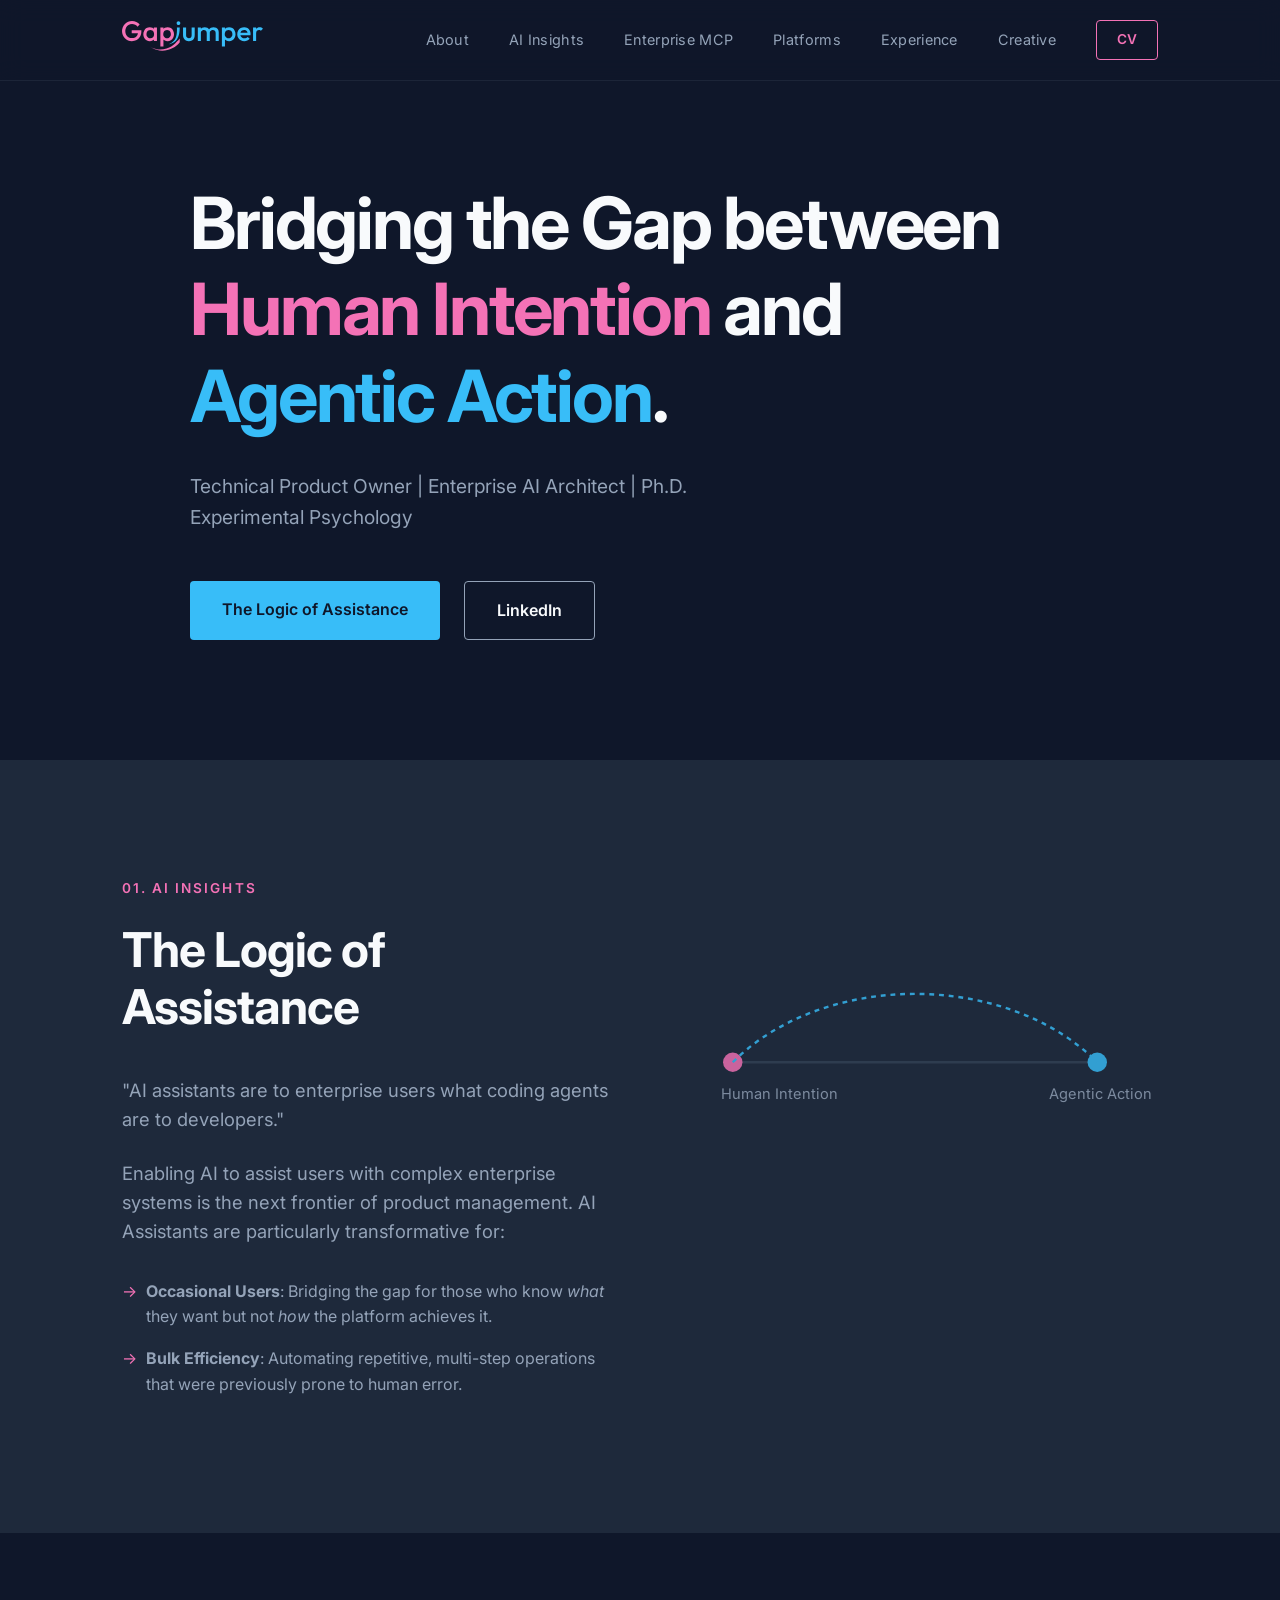
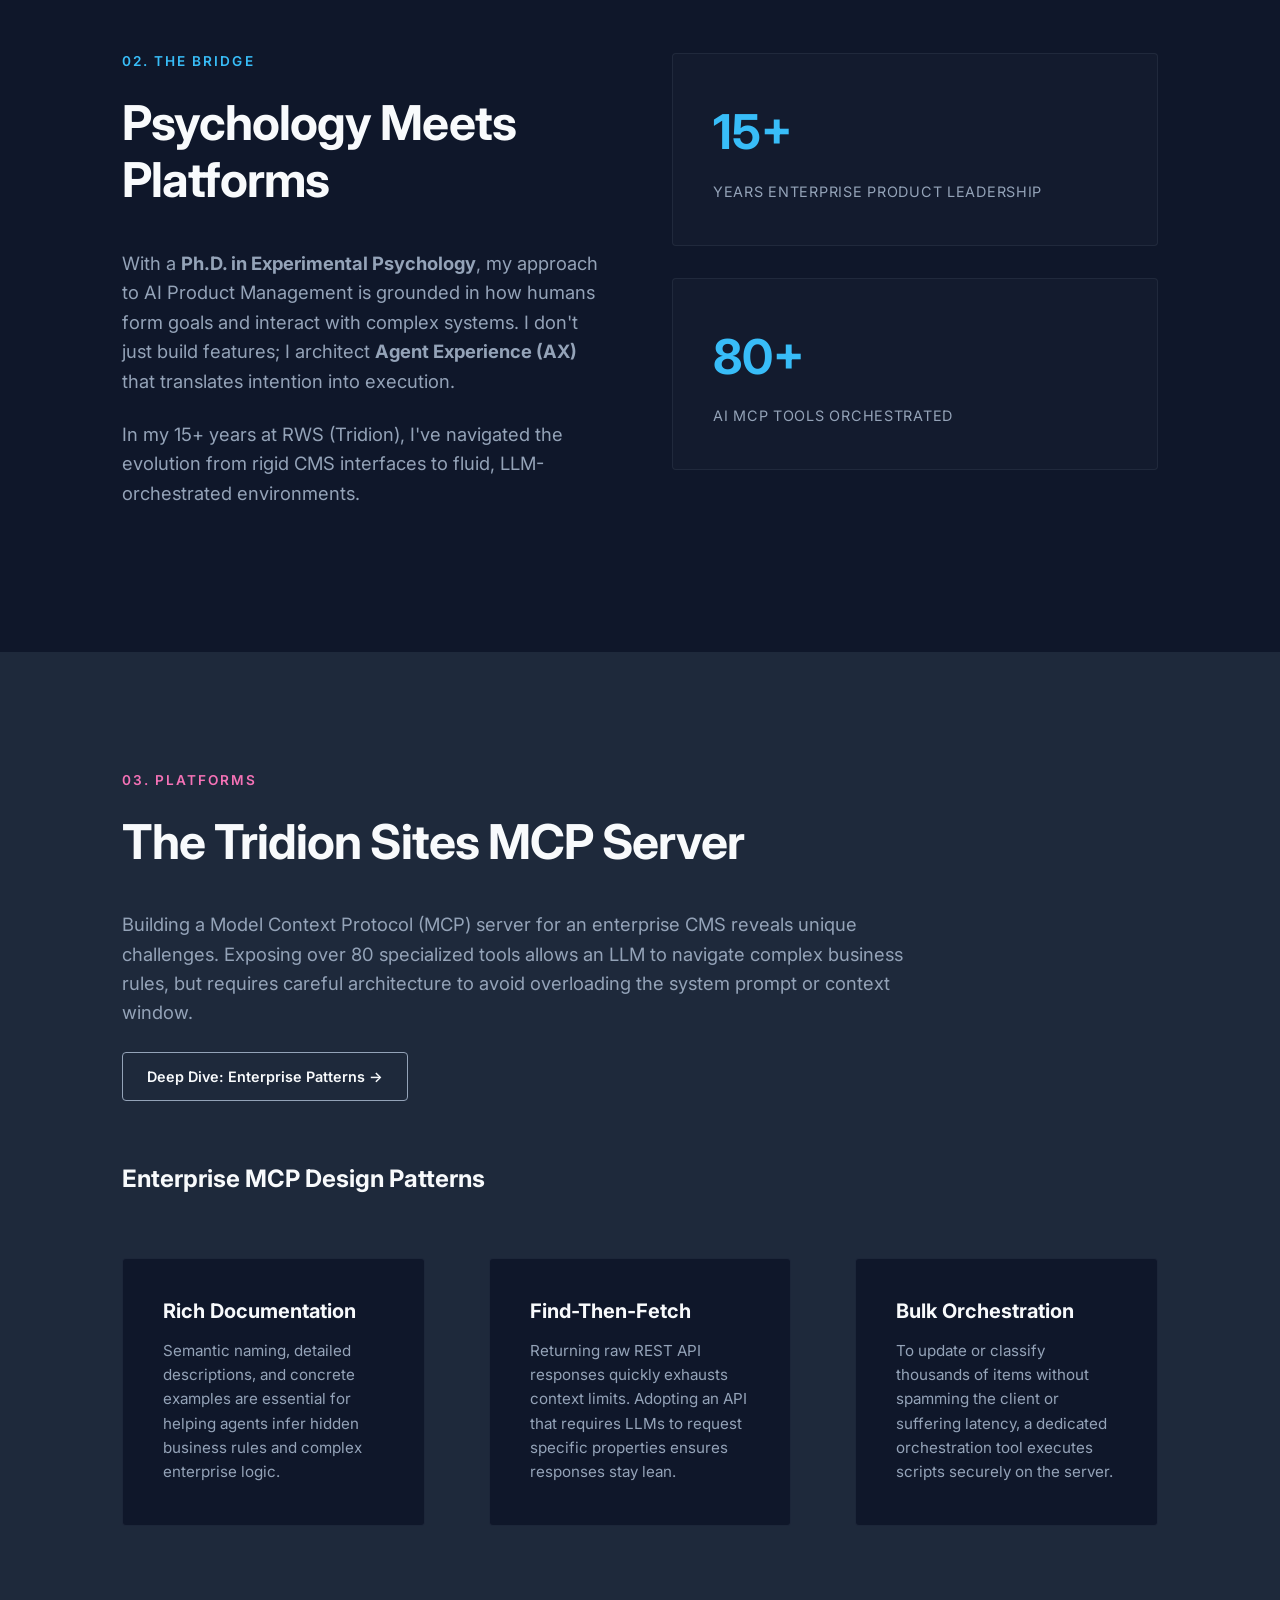
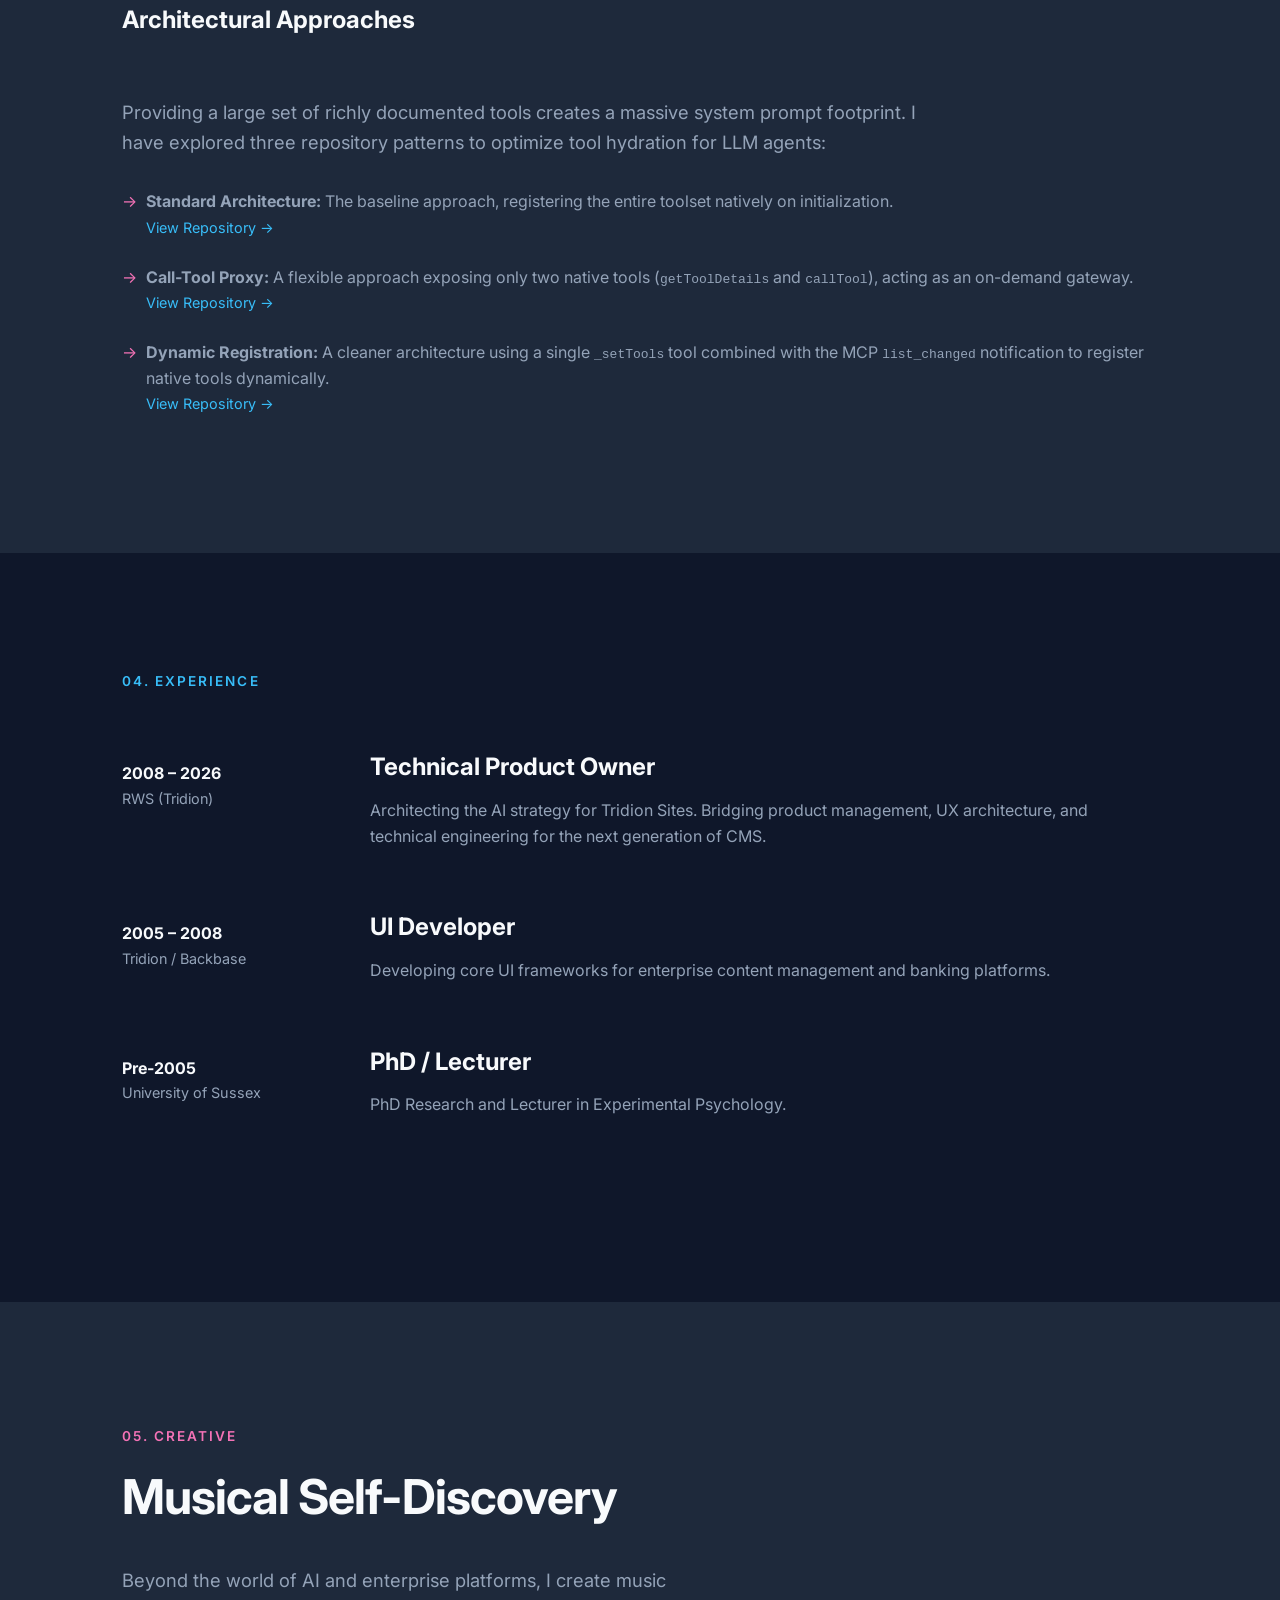
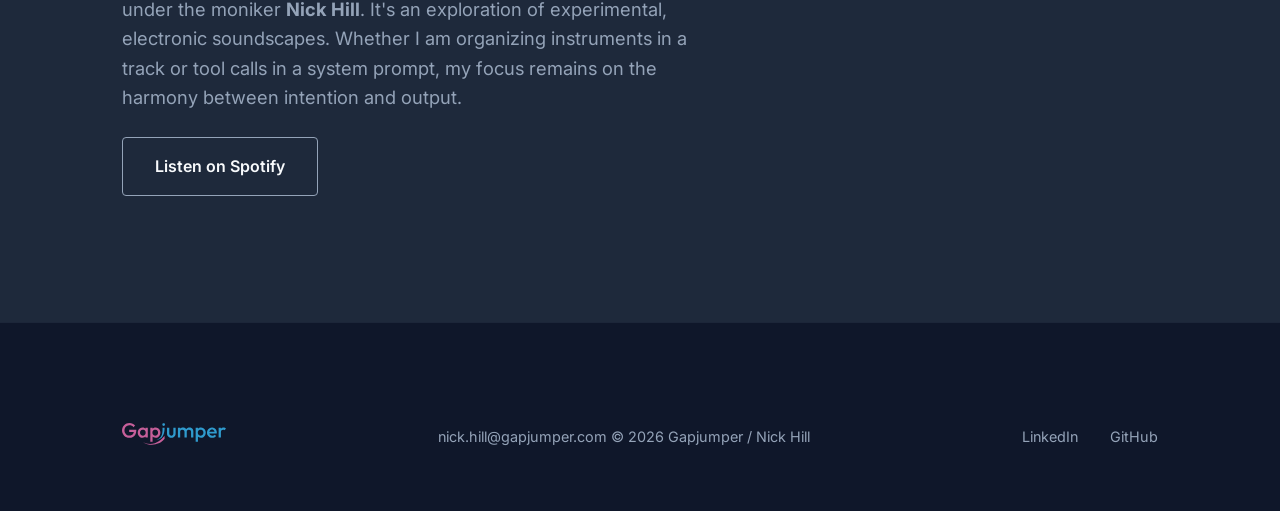
==== index.html @ bdc03db4 "style: update hero and bio copy to emphasize the transition from human intention to agentic action" ====
<!DOCTYPE html>
<html lang="en">

<head>
    <meta charset="UTF-8">
    <meta name="viewport" content="width=device-width, initial-scale=1.0">
    <title>Gapjumper | Nick Hill - AI Product Management</title>
    <meta name="description"
        content="Nick Hill: Technical Product Owner specialized in Enterprise AI, Agentic Orchestration, and Human Factors. Ph.D. in Experimental Psychology.">
    <link rel="preconnect" href="https://fonts.googleapis.com">
    <link rel="preconnect" href="https://fonts.gstatic.com" crossorigin>
    <link href="https://fonts.googleapis.com/css2?family=Inter:wght@300;400;600;700&display=swap" rel="stylesheet">
    <link rel="stylesheet" href="styles.css">
</head>

<body>
    <header class="header">
        <div class="container header-inner">
            <a href="#" class="logo">
                <img src="Media/Gapjumper.svg" alt="Gapjumper" width="141">
            </a>
            <button class="menu-toggle" id="menuToggle" aria-label="Toggle Menu">
                <span></span>
                <span></span>
                <span></span>
            </button>
            <nav class="nav" id="mainNav">
                <a href="#about" class="nav-link">About</a>
                <a href="#logic" class="nav-link">AI Insights</a>
                <a href="enterprise-mcp.html" class="nav-link">Enterprise MCP</a>
                <a href="#mcp" class="nav-link">Platforms</a>
                <a href="#experience" class="nav-link">Experience</a>
                <a href="#creative" class="nav-link">Creative</a>
                <a href="Nick Hill - Resume.pdf" class="nav-cta" download>CV</a>
            </nav>
        </div>
    </header>

    <main>
        <section id="hero" class="hero">
            <div class="container">
                <h1 class="hero-title">Bridging the Gap between <span class="text-pink">Human Intention</span> and <span
                        class="text-blue">Agentic Action</span>.</h1>
                <p class="hero-subtitle">Technical Product Owner | Enterprise AI Architect | Ph.D. Experimental
                    Psychology</p>
                <div class="hero-cta">
                    <a href="#logic" class="btn btn-primary">The Logic of Assistance</a>
                    <a href="https://www.linkedin.com/in/nick-hill-7a7918400" target="_blank"
                        class="btn btn-outline">LinkedIn</a>
                </div>
            </div>
        </section>

        <section id="logic" class="section bg-midnight-soft">
            <div class="container">
                <div class="grid col-2">
                    <div class="section-content">
                        <h2 class="section-tag text-pink">01. AI Insights</h2>
                        <h3 class="section-title">The Logic of Assistance</h3>
                        <p class="section-text">
                            "AI assistants are to enterprise users what coding agents are to developers."
                        </p>
                        <p class="section-text">
                            Enabling AI to assist users with complex enterprise systems is the next frontier of product
                            management. AI Assistants are particularly transformative for:
                        </p>
                        <ul class="feature-list">
                            <li><strong>Occasional Users</strong>: Bridging the gap for those who know <em>what</em>
                                they want but not <em>how</em> the platform achieves it.</li>
                            <li><strong>Bulk Efficiency</strong>: Automating repetitive, multi-step operations that were
                                previously prone to human error.</li>
                        </ul>
                    </div>
                    <div class="section-visual">
                        <div class="abstract-visual">
                            <!-- Minimalist bridge concept -->
                            <svg viewBox="0 0 400 300" fill="none" xmlns="http://www.w3.org/2000/svg">
                                <path d="M50 150H350" stroke="#334155" stroke-width="2" />
                                <circle cx="50" cy="150" r="8" fill="#f472b6" />
                                <circle cx="350" cy="150" r="8" fill="#38bdf8" />
                                <path d="M50 150C125 75 275 75 350 150" stroke="#38bdf8" stroke-width="2"
                                    stroke-dasharray="4 4" />
                                <text x="40" y="180" fill="#94a3b8" font-size="12">Human Intention</text>
                                <text x="310" y="180" fill="#94a3b8" font-size="12">Agentic Action</text>
                            </svg>
                        </div>
                    </div>
                </div>
            </div>
        </section>

        <section id="about" class="section">
            <div class="container">
                <div class="grid col-2 reverse">
                    <div class="section-content">
                        <h2 class="section-tag text-blue">02. The Bridge</h2>
                        <h3 class="section-title">Psychology Meets Platforms</h3>
                        <p class="section-text">
                            With a <strong>Ph.D. in Experimental Psychology</strong>, my approach to AI Product
                            Management is grounded in how humans form goals and interact with complex systems. I don't just build features; I architect
                            <strong>Agent Experience (AX)</strong> that translates intention into execution.
                        </p>
                        <p class="section-text">
                            In my 15+ years at RWS (Tridion), I've navigated the evolution from rigid CMS interfaces to
                            fluid, LLM-orchestrated environments.
                        </p>
                    </div>
                    <div class="section-visual">
                        <!-- Abstract psychology/AI visual -->
                        <div class="stat-card">
                            <span class="stat-number">15+</span>
                            <span class="stat-label">Years Enterprise Product Leadership</span>
                        </div>
                        <div class="stat-card">
                            <span class="stat-number">80+</span>
                            <span class="stat-label">AI MCP Tools Orchestrated</span>
                        </div>
                    </div>
                </div>
            </div>
        </section>

        <section id="mcp" class="section bg-midnight-soft">
            <div class="container">
                <h2 class="section-tag text-pink">03. Platforms</h2>
                <h3 class="section-title">The Tridion Sites MCP Server</h3>
                <p class="section-text max-w-xl">
                    Building a Model Context Protocol (MCP) server for an enterprise CMS reveals unique challenges.
                    Exposing over 80 specialized tools allows an LLM to navigate complex business rules, but requires
                    careful architecture to avoid overloading the system prompt or context window.
                </p>
                <div class="m-t-2">
                    <a href="enterprise-mcp.html" class="btn btn-outline"
                        style="padding: 0.75rem 1.5rem; font-size: 0.9rem;">Deep Dive: Enterprise Patterns →</a>
                </div>

                <h4 class="m-t-4 m-b-4" style="font-size: 1.5rem; color: var(--text-primary);">Enterprise MCP Design
                    Patterns</h4>
                <div class="grid col-3">
                    <div class="card">
                        <h4 class="card-title">Rich Documentation</h4>
                        <p class="card-text">Semantic naming, detailed descriptions, and concrete examples
                            are essential for helping agents infer hidden business rules and complex enterprise logic.
                        </p>
                    </div>
                    <div class="card">
                        <h4 class="card-title">Find-Then-Fetch</h4>
                        <p class="card-text">Returning raw REST API responses quickly exhausts context limits. Adopting
                            an API that requires LLMs to request specific properties ensures responses stay lean.</p>
                    </div>
                    <div class="card">
                        <h4 class="card-title">Bulk Orchestration</h4>
                        <p class="card-text">To update or classify thousands of items without spamming the client or
                            suffering latency, a dedicated orchestration tool executes scripts securely on the server.
                        </p>
                    </div>
                </div>

                <h4 class="m-t-4 m-b-4" style="font-size: 1.5rem; color: var(--text-primary); margin-top: 5rem;">
                    Architectural Approaches</h4>
                <p class="section-text max-w-xl">
                    Providing a large set of richly documented tools creates a massive system prompt footprint. I have
                    explored three repository patterns to optimize tool hydration for LLM agents:
                </p>

                <ul class="feature-list m-t-4">
                    <li>
                        <strong>Standard Architecture:</strong> The baseline approach, registering the entire toolset
                        natively on initialization.<br>
                        <a href="https://github.com/nick-ian-hill/tridion-sites-mcp-server" target="_blank"
                            class="text-blue" style="font-size: 0.9em;">View Repository →</a>
                    </li>
                    <li style="margin-top: 1.5rem;">
                        <strong>Call-Tool Proxy:</strong> A flexible approach exposing only two native tools
                        (<code>getToolDetails</code> and <code>callTool</code>), acting as an on-demand gateway.<br>
                        <a href="https://github.com/nick-ian-hill/tridion-sites-mcp-optimized" target="_blank"
                            class="text-blue" style="font-size: 0.9em;">View Repository →</a>
                    </li>
                    <li style="margin-top: 1.5rem;">
                        <strong>Dynamic Registration:</strong> A cleaner architecture using a single
                        <code>_setTools</code> tool combined with the MCP <code>list_changed</code> notification to
                        register native tools dynamically.<br>
                        <a href="https://github.com/nick-ian-hill/tridion-sites-mcp-dynamic" target="_blank"
                            class="text-blue" style="font-size: 0.9em;">View Repository →</a>
                    </li>
                </ul>

            </div>
        </section>

        <section id="experience" class="section">
            <div class="container">
                <h2 class="section-tag text-blue">04. Experience</h2>
                <div class="timeline">
                    <div class="timeline-item">
                        <div class="timeline-meta">
                            <span class="timeline-date">2008 – 2026</span>
                            <span class="timeline-org">RWS (Tridion)</span>
                        </div>
                        <div class="timeline-content">
                            <h4 class="timeline-title">Technical Product Owner</h4>
                            <p>Architecting the AI strategy for Tridion Sites. Bridging product management, UX
                                architecture, and technical engineering for the next generation of CMS.</p>
                        </div>
                    </div>
                    <div class="timeline-item">
                        <div class="timeline-meta">
                            <span class="timeline-date">2005 – 2008</span>
                            <span class="timeline-org">Tridion / Backbase</span>
                        </div>
                        <div class="timeline-content">
                            <h4 class="timeline-title">UI Developer</h4>
                            <p>Developing core UI frameworks for enterprise content management and banking platforms.
                            </p>
                        </div>
                    </div>
                    <div class="timeline-item">
                        <div class="timeline-meta">
                            <span class="timeline-date">Pre-2005</span>
                            <span class="timeline-org">University of Sussex</span>
                        </div>
                        <div class="timeline-content">
                            <h4 class="timeline-title">PhD / Lecturer</h4>
                            <p>PhD Research and Lecturer in Experimental Psychology.</p>
                        </div>
                    </div>
                </div>
            </div>
        </section>

        <section id="creative" class="section bg-midnight-soft">
            <div class="container creative-inner">
                <div class="section-content">
                    <h2 class="section-tag text-pink">05. Creative</h2>
                    <h3 class="section-title">Musical Self-Discovery</h3>
                    <p class="section-text">
                        Beyond the world of AI and enterprise platforms, I create music under the moniker <strong>Nick
                            Hill</strong>. It's an exploration of experimental, electronic soundscapes. Whether I am
                        organizing instruments in a track or tool calls in a system prompt, my focus remains on the
                        harmony between intention and output.
                    </p>
                    <a href="https://open.spotify.com/artist/5lrTa8wjxImDk8HFyNfx5L" target="_blank"
                        class="btn btn-outline">Listen on Spotify</a>
                </div>
                <div class="section-visual">
                    <iframe style="border-radius:12px"
                        src="https://open.spotify.com/embed/artist/5lrTa8wjxImDk8HFyNfx5L?utm_source=generator&theme=0"
                        width="100%" height="380" frameBorder="0" allowfullscreen=""
                        allow="autoplay; clipboard-write; encrypted-media; fullscreen; picture-in-picture"
                        loading="lazy"></iframe>
                </div>
            </div>
        </section>

        <footer class="footer">
            <div class="container footer-inner">
                <div class="footer-logo">
                    <img src="Media/Gapjumper.svg" alt="Gapjumper" width="104" style="opacity: 0.8;">
                </div>
                <div class="footer-contact">
                    <a href="mailto:nick.hill@gapjumper.com">nick.hill@gapjumper.com</a>
                    <span>&copy; 2026 Gapjumper / Nick Hill</span>
                </div>
                <div class="footer-social">
                    <a href="https://www.linkedin.com/in/nick-hill-7a7918400" target="_blank">LinkedIn</a>
                    <a href="https://github.com/nick-ian-hill" target="_blank">GitHub</a>
                </div>
            </div>
        </footer>
    </main>

    <script src="script.js"></script>
</body>

</html>
---- styles.css ----
:root {
    --bg-midnight: #0f172a;
    --bg-midnight-soft: #1e293b;
    --text-primary: #f8fafc;
    --text-secondary: #94a3b8;
    --accent-pink: #f472b6;
    --accent-blue: #38bdf8;
    --border-color: rgba(148, 163, 184, 0.1);
    --container-width: 1100px;
    --transition: all 0.3s cubic-bezier(0.4, 0, 0.2, 1);
}

* {
    margin: 0;
    padding: 0;
    box-sizing: border-box;
}

img,
svg {
    max-width: 100%;
    height: auto;
}

iframe {
    max-width: 100%;
}

html {
    scroll-behavior: smooth;
    overflow-x: hidden;
}

body {
    font-family: 'Inter', -apple-system, BlinkMacSystemFont, "Segoe UI", Roboto, Helvetica, Arial, sans-serif;
    background-color: var(--bg-midnight);
    color: var(--text-primary);
    line-height: 1.6;
    -webkit-font-smoothing: antialiased;
    overflow-x: hidden;
    width: 100%;
}

h1,
h2,
h3,
h4 {
    font-weight: 700;
    line-height: 1.2;
}

a {
    text-decoration: none;
    color: inherit;
    transition: var(--transition);
}

.container {
    max-width: var(--container-width);
    margin: 0 auto;
    padding: 0 2rem;
}

/* Header & Nav */
.header {
    position: fixed;
    top: 0;
    left: 0;
    width: 100%;
    z-index: 1000;
    background: rgba(15, 23, 42, 0.8);
    backdrop-filter: blur(12px);
    border-bottom: 1px solid var(--border-color);
}

.menu-toggle {
    display: none;
}

.header-inner {
    display: flex;
    justify-content: space-between;
    align-items: center;
    height: 80px;
}

.nav {
    display: flex;
    gap: 2.5rem;
    align-items: center;
}

.nav-link {
    font-size: 0.9rem;
    font-weight: 400;
    color: var(--text-secondary);
    letter-spacing: 0.02em;
}

.nav-link:hover {
    color: var(--accent-blue);
}

.nav-cta {
    padding: 0.5rem 1.25rem;
    border: 1px solid var(--accent-pink);
    color: var(--accent-pink);
    border-radius: 4px;
    font-size: 0.85rem;
    font-weight: 600;
}

.nav-cta:hover {
    background: var(--accent-pink);
    color: var(--bg-midnight);
}

/* Hero Section */
.hero {
    padding: 180px 0 120px;
    min-height: 80vh;
    display: flex;
    align-items: center;
}

.hero-title {
    font-size: clamp(2.5rem, 6vw, 4.5rem);
    max-width: 900px;
    color: var(--text-primary);
    margin-bottom: 2rem;
    letter-spacing: -0.03em;
}

.hero-subtitle {
    font-size: 1.2rem;
    color: var(--text-secondary);
    max-width: 600px;
    margin-bottom: 3rem;
    font-weight: 400;
}

.hero-cta {
    display: flex;
    gap: 1.5rem;
    flex-wrap: wrap;
}

/* Sections */
.section {
    padding: 120px 0;
}

.bg-midnight-soft {
    background-color: var(--bg-midnight-soft);
}

.section-tag {
    font-size: 0.85rem;
    font-weight: 600;
    text-transform: uppercase;
    letter-spacing: 0.15em;
    margin-bottom: 1.5rem;
    display: block;
}

.section-title {
    font-size: clamp(2rem, 4vw, 3rem);
    margin-bottom: 2.5rem;
    letter-spacing: -0.02em;
}

.section-text {
    font-size: 1.15rem;
    color: var(--text-secondary);
    margin-bottom: 1.5rem;
    max-width: 650px;
}

.text-pink {
    color: var(--accent-pink);
}

.text-blue {
    color: var(--accent-blue);
}

.max-w-xl {
    max-width: 800px;
}

.m-t-4 {
    margin-top: 4rem;
}

.m-b-4 {
    margin-bottom: 4rem;
}

.text-center {
    text-align: center;
}

/* Grid System */
.grid {
    display: grid;
    gap: 4rem;
    align-items: stretch;
}

.col-2 {
    grid-template-columns: repeat(2, 1fr);
}

.col-3 {
    grid-template-columns: repeat(3, 1fr);
}


/* Feature & Stat Cards */
.feature-list {
    list-style: none;
    margin-top: 2rem;
}

.feature-list li {
    margin-bottom: 1rem;
    padding-left: 1.5rem;
    position: relative;
    color: var(--text-secondary);
}

.feature-list li::before {
    content: "→";
    position: absolute;
    left: 0;
    color: var(--accent-pink);
}

.stat-card {
    padding: 2.5rem;
    border: 1px solid var(--border-color);
    background: rgba(255, 255, 255, 0.02);
    margin-bottom: 2rem;
    border-radius: 4px;
}

.stat-number {
    display: block;
    font-size: 3rem;
    font-weight: 700;
    color: var(--accent-blue);
    margin-bottom: 0.5rem;
}

.stat-label {
    font-size: 0.9rem;
    color: var(--text-secondary);
    text-transform: uppercase;
    letter-spacing: 0.05em;
}

/* Content Cards */
.card {
    padding: 2.5rem;
    border: 1px solid var(--border-color);
    background: var(--bg-midnight);
    transition: var(--transition);
    border-radius: 4px;
    height: 100%;
    display: flex;
    flex-direction: column;
}

.card:hover {
    border-color: var(--accent-blue);
    transform: translateY(-5px);
}

.card-title {
    font-size: 1.25rem;
    margin-bottom: 1rem;
}

.card-text {
    color: var(--text-secondary);
    font-size: 0.95rem;
}

/* Buttons */
.btn {
    padding: 1rem 2rem;
    border-radius: 4px;
    font-weight: 600;
    font-size: 1rem;
    display: inline-block;
}

.btn-primary {
    background: var(--accent-blue);
    color: var(--bg-midnight);
}

.btn-primary:hover {
    background: #7dd3fc;
}

.btn-outline {
    border: 1px solid var(--text-secondary);
    color: var(--text-primary);
}

.btn-outline:hover {
    border-color: var(--accent-pink);
    color: var(--accent-pink);
}

/* Timeline */
.timeline {
    margin-top: 4rem;
}

.timeline-item {
    display: grid;
    grid-template-columns: 200px 1fr;
    gap: 3rem;
    margin-bottom: 4rem;
    position: relative;
}

.timeline-meta {
    padding-top: 0.5rem;
}

.timeline-date {
    display: block;
    font-weight: 700;
    color: var(--text-primary);
}

.timeline-org {
    display: block;
    font-size: 0.9rem;
    color: var(--text-secondary);
}

.timeline-title {
    font-size: 1.5rem;
    margin-bottom: 1rem;
}

.timeline-content p {
    color: var(--text-secondary);
}

/* Spotify */
.creative-inner {
    display: grid;
    grid-template-columns: 1fr 400px;
    gap: 4rem;
    align-items: center;
}

/* Footer */
.footer {
    padding: 100px 0 60px;
    border-top: 1px solid var(--border-color);
}

.footer-inner {
    display: flex;
    justify-content: space-between;
    align-items: center;
    color: var(--text-secondary);
    font-size: 0.9rem;
}

.footer-contact a:hover {
    color: var(--text-primary);
}

.footer-social {
    display: flex;
    gap: 2rem;
}

.footer-social a:hover {
    color: var(--accent-blue);
}

/* Article & Long-form Content */
.container-sm {
    max-width: 800px;
    margin: 0 auto;
    padding: 0 2rem;
}

.article-hero {
    padding: 160px 0 60px;
    border-bottom: 1px solid var(--border-color);
}

.article-section {
    padding: 60px 0;
}

.article-content h2 {
    font-size: 2rem;
    margin: 3rem 0 1.5rem;
    color: var(--text-primary);
}

.article-content h3 {
    font-size: 1.5rem;
    margin: 2.5rem 0 1.25rem;
    color: var(--accent-blue);
}

.article-content p {
    font-size: 1.1rem;
    line-height: 1.8;
    margin-bottom: 1.5rem;
    color: var(--text-secondary);
}

.article-content ul,
.article-content ol {
    margin-bottom: 2rem;
    padding-left: 1.5rem;
}

.article-content li {
    margin-bottom: 0.75rem;
    color: var(--text-secondary);
    line-height: 1.7;
}

.article-content blockquote {
    border-left: 4px solid var(--accent-pink);
    padding: 1.5rem 1.5rem 1.5rem 2rem;
    background: rgba(244, 114, 182, 0.05);
    margin: 2.5rem 0;
    font-style: italic;
    border-radius: 0 4px 4px 0;
}

.article-content code {
    background: rgba(255, 255, 255, 0.1);
    padding: 0.2rem 0.4rem;
    border-radius: 4px;
    font-family: 'Courier New', Courier, monospace;
    font-size: 0.9em;
    color: var(--accent-blue);
}

.code-block {
    background: #0b1120;
    padding: 1.5rem;
    border: 1px solid var(--border-color);
    border-radius: 4px;
    margin: 2rem 0;
    overflow-x: auto;
}

.code-block pre {
    margin: 0;
    font-family: 'Courier New', Courier, monospace;
    font-size: 0.9rem;
    color: var(--text-secondary);
}

.pattern-card {
    background: var(--bg-midnight-soft);
    border: 1px solid var(--border-color);
    padding: 2rem;
    border-radius: 8px;
    margin: 2rem 0;
}

.pattern-card h4 {
    color: var(--accent-pink);
    margin-bottom: 1rem;
    text-transform: uppercase;
    font-size: 0.9rem;
    letter-spacing: 0.1em;
}

.back-link {
    display: inline-flex;
    align-items: center;
    gap: 0.5rem;
    color: var(--accent-blue);
    font-weight: 600;
    margin-bottom: 2rem;
}

.back-link:hover {
    gap: 0.75rem;
}

/* Utilities */
.section-visual {
    position: relative;
    display: flex;
    flex-direction: column;
}

.abstract-visual {
    width: 100%;
    max-width: 500px;
    margin: 0 auto;
    opacity: 0.8;
}

@media (max-width: 980px) {

    .container,
    .container-sm {
        padding: 0 1.5rem;
    }

    .col-2,
    .col-3 {
        grid-template-columns: 1fr;
    }

    .grid {
        gap: 3rem;
    }

    .nav {
        position: fixed;
        top: 80px;
        left: 0;
        width: 100%;
        background: var(--bg-midnight);
        flex-direction: column;
        padding: 2rem;
        gap: 1.5rem;
        border-bottom: 1px solid var(--border-color);
        transform: translateY(-100%);
        opacity: 0;
        transition: var(--transition);
        pointer-events: none;
        z-index: 999;
    }

    .nav.active {
        transform: translateY(0);
        opacity: 1;
        pointer-events: all;
    }

    .menu-toggle {
        display: block;
        cursor: pointer;
        background: none;
        border: none;
        padding: 0.5rem;
    }

    .menu-toggle span {
        display: block;
        width: 24px;
        height: 2px;
        background: var(--text-primary);
        margin: 5px 0;
        transition: var(--transition);
    }

    .menu-toggle.active span:nth-child(1) {
        transform: rotate(45deg) translate(5px, 5px);
    }

    .menu-toggle.active span:nth-child(2) {
        opacity: 0;
    }

    .menu-toggle.active span:nth-child(3) {
        transform: rotate(-45deg) translate(5px, -5px);
    }

    .hero {
        padding: 140px 0 80px;
    }

    .hero-title {
        font-size: 2.2rem;
    }

    .reverse {
        direction: rtl;
    }

    .reverse>* {
        direction: ltr;
    }

    .timeline-item {
        grid-template-columns: 1fr;
        gap: 0.5rem;
        margin-bottom: 3rem;
    }

    .creative-inner {
        grid-template-columns: 1fr;
        gap: 3rem;
    }

    .footer-inner {
        flex-direction: column;
        gap: 2rem;
        text-align: center;
    }

    .footer-social {
        justify-content: center;
    }

    .section-visual iframe {
        max-width: 500px;
        margin: 0 auto;
        display: block;
    }

    /* Prevent text overflow */
    body {
        word-wrap: break-word;
        overflow-wrap: break-word;
    }
}
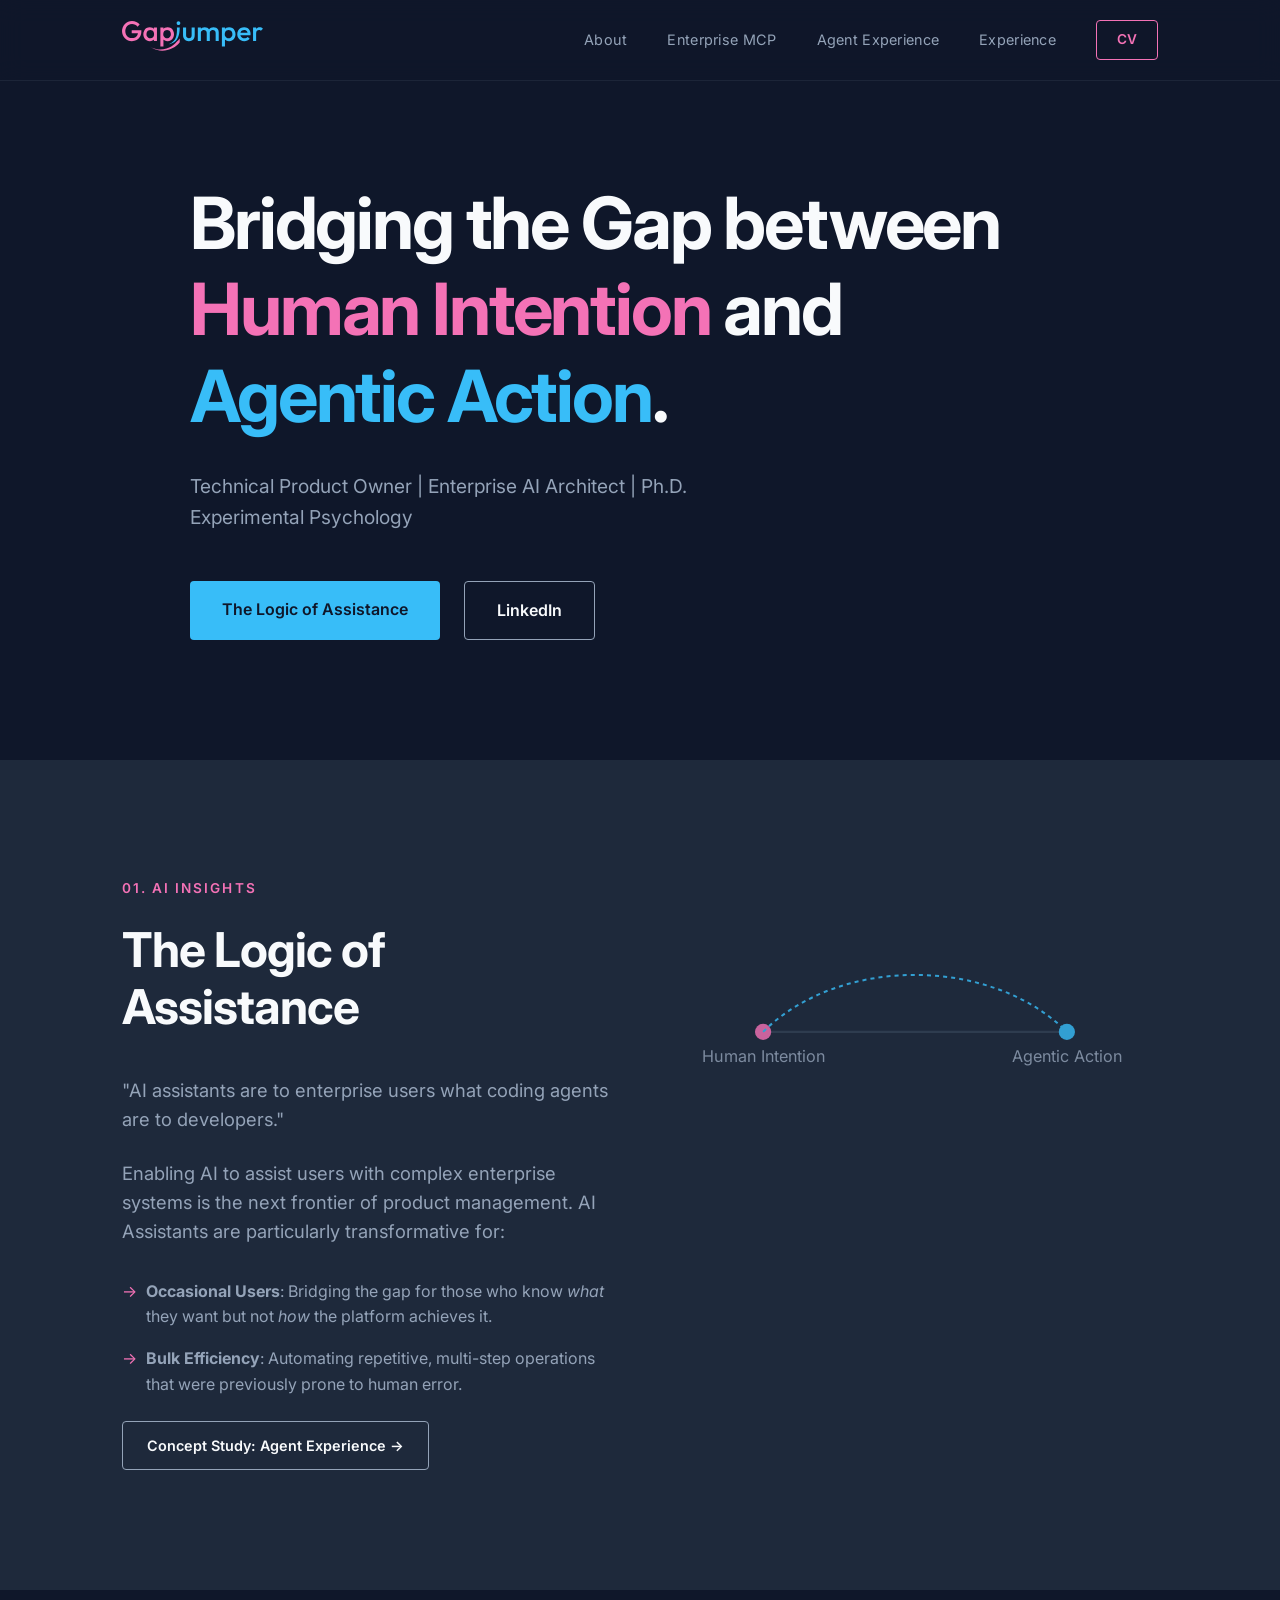
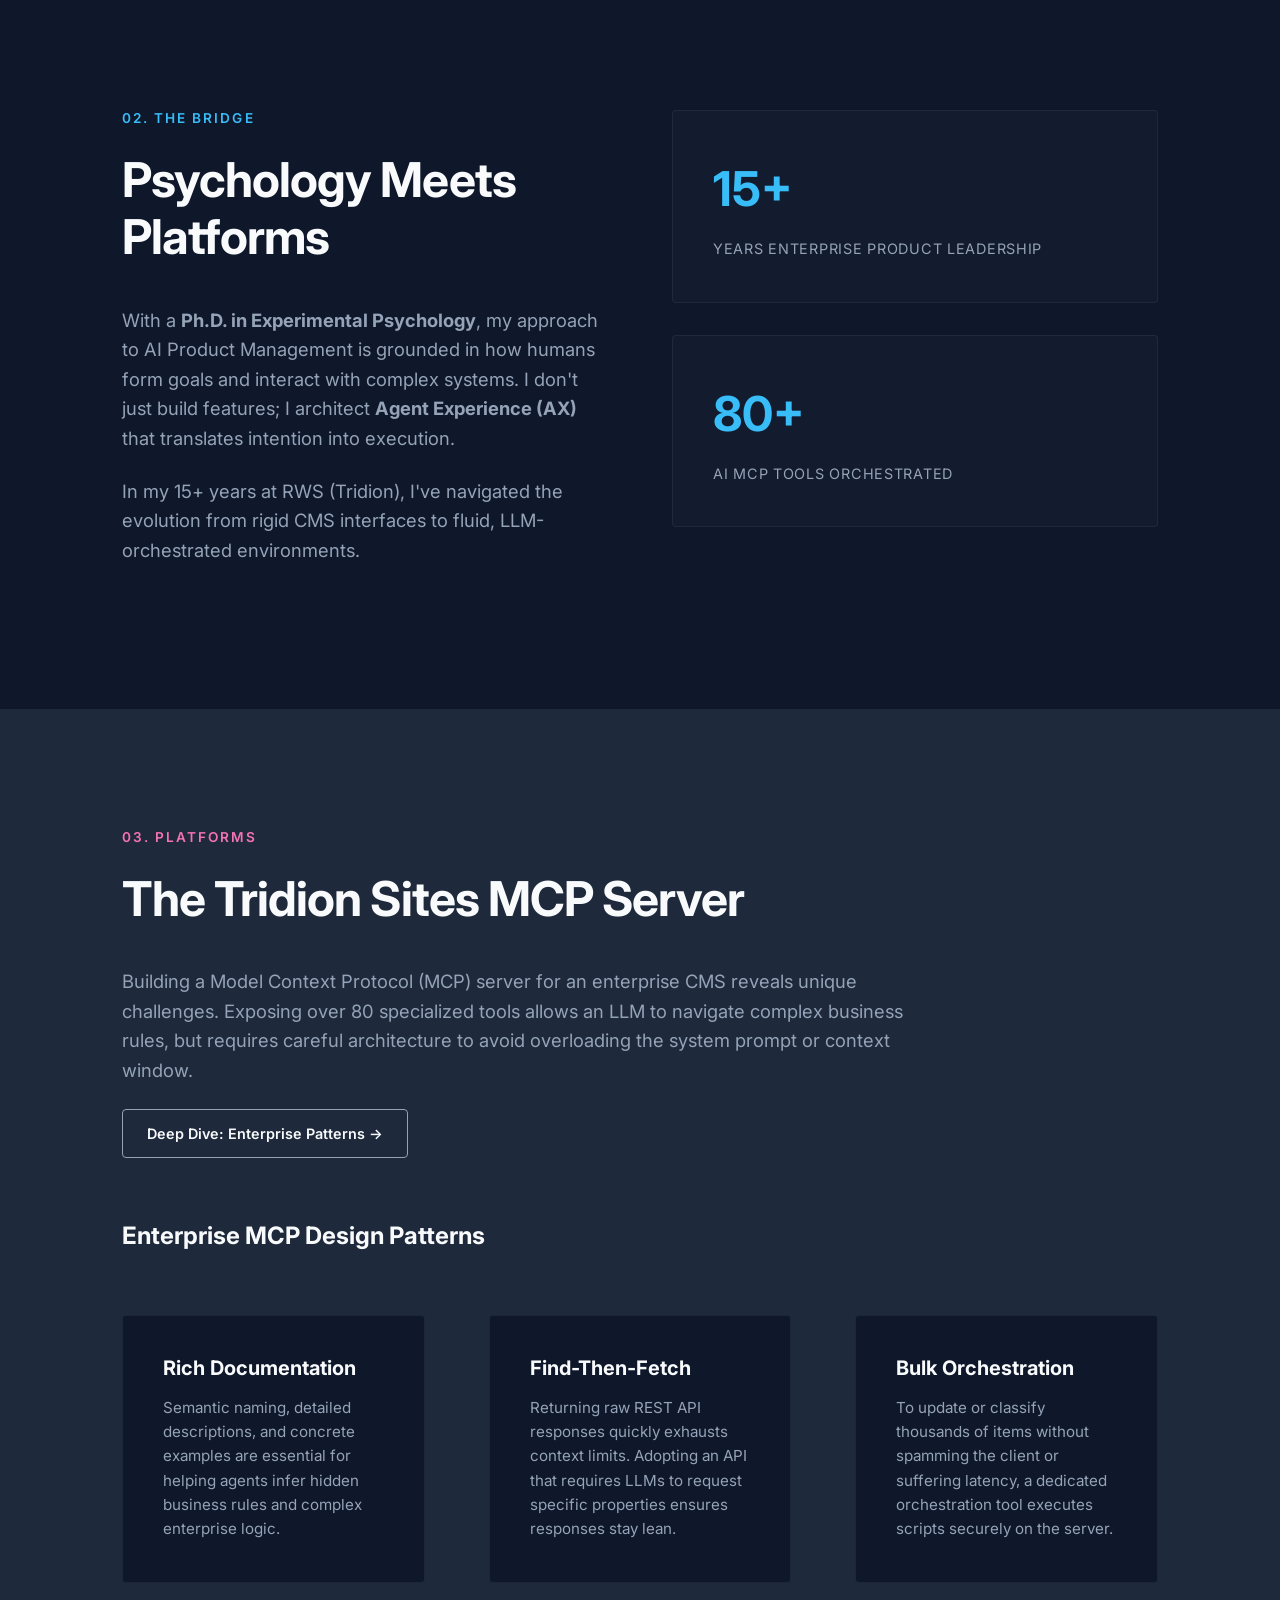
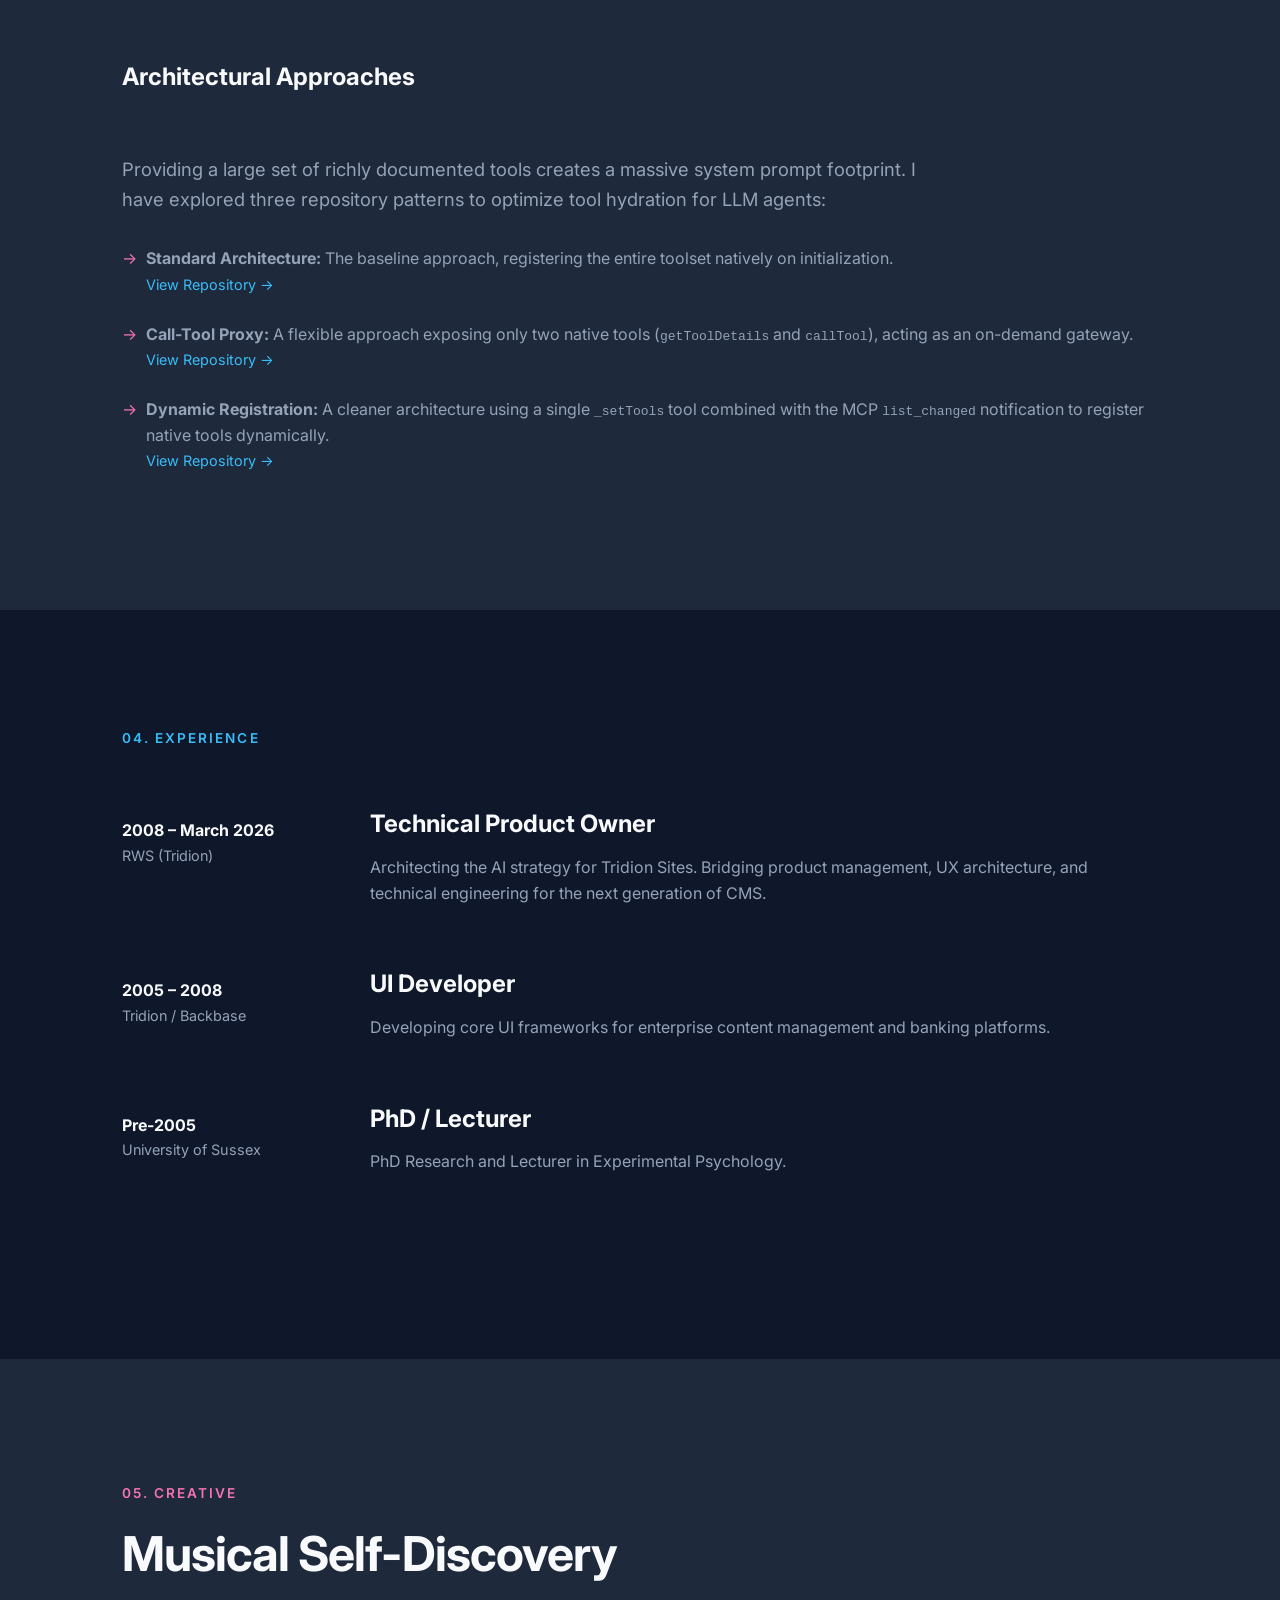
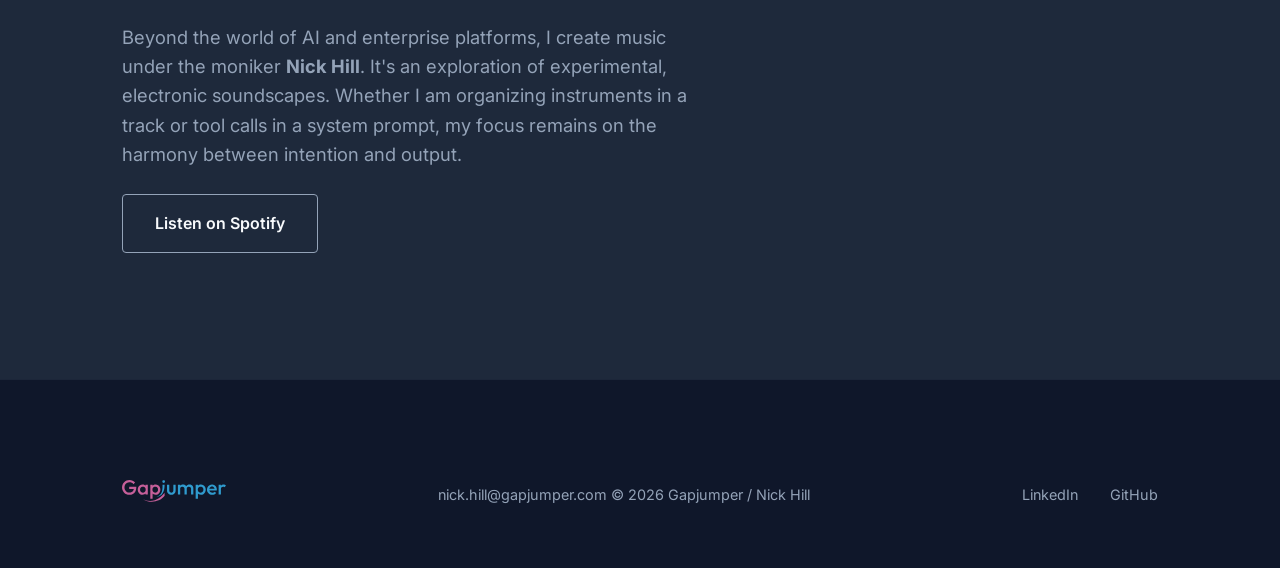
==== commit d7df4a73: "feat: add Agent Experience case study page and update site-wide hero padding" ====
--- a/index.html
+++ b/index.html
@@ -26,11 +26,9 @@
             </button>
             <nav class="nav" id="mainNav">
                 <a href="#about" class="nav-link">About</a>
-                <a href="#logic" class="nav-link">AI Insights</a>
                 <a href="enterprise-mcp.html" class="nav-link">Enterprise MCP</a>
-                <a href="#mcp" class="nav-link">Platforms</a>
+                <a href="agent-experience.html" class="nav-link">Agent Experience</a>
                 <a href="#experience" class="nav-link">Experience</a>
-                <a href="#creative" class="nav-link">Creative</a>
                 <a href="Nick Hill - Resume.pdf" class="nav-cta" download>CV</a>
             </nav>
         </div>
@@ -70,18 +68,21 @@
                             <li><strong>Bulk Efficiency</strong>: Automating repetitive, multi-step operations that were
                                 previously prone to human error.</li>
                         </ul>
+                        <div class="m-t-2" style="margin-top: 1.5rem;">
+                            <a href="agent-experience.html" class="btn btn-outline" style="padding: 0.75rem 1.5rem; font-size: 0.9rem;">Concept Study: Agent Experience →</a>
+                        </div>
                     </div>
                     <div class="section-visual">
                         <div class="abstract-visual">
                             <!-- Minimalist bridge concept -->
-                            <svg viewBox="0 0 400 300" fill="none" xmlns="http://www.w3.org/2000/svg">
+                            <svg viewBox="-40 0 480 300" fill="none" xmlns="http://www.w3.org/2000/svg">
                                 <path d="M50 150H350" stroke="#334155" stroke-width="2" />
                                 <circle cx="50" cy="150" r="8" fill="#f472b6" />
                                 <circle cx="350" cy="150" r="8" fill="#38bdf8" />
                                 <path d="M50 150C125 75 275 75 350 150" stroke="#38bdf8" stroke-width="2"
                                     stroke-dasharray="4 4" />
-                                <text x="40" y="180" fill="#94a3b8" font-size="12">Human Intention</text>
-                                <text x="310" y="180" fill="#94a3b8" font-size="12">Agentic Action</text>
+                                <text x="50" y="180" fill="#94a3b8" font-size="16" text-anchor="middle">Human Intention</text>
+                                <text x="350" y="180" fill="#94a3b8" font-size="16" text-anchor="middle">Agentic Action</text>
                             </svg>
                         </div>
                     </div>
@@ -194,7 +195,7 @@
                 <div class="timeline">
                     <div class="timeline-item">
                         <div class="timeline-meta">
-                            <span class="timeline-date">2008 – 2026</span>
+                            <span class="timeline-date">2008 – March 2026</span>
                             <span class="timeline-org">RWS (Tridion)</span>
                         </div>
                         <div class="timeline-content">
--- a/styles.css
+++ b/styles.css
@@ -395,12 +395,12 @@
 }
 
 .article-hero {
-    padding: 160px 0 60px;
+    padding: 140px 0 40px;
     border-bottom: 1px solid var(--border-color);
 }
 
 .article-section {
-    padding: 60px 0;
+    padding: 40px 0;
 }
 
 .article-content h2 {
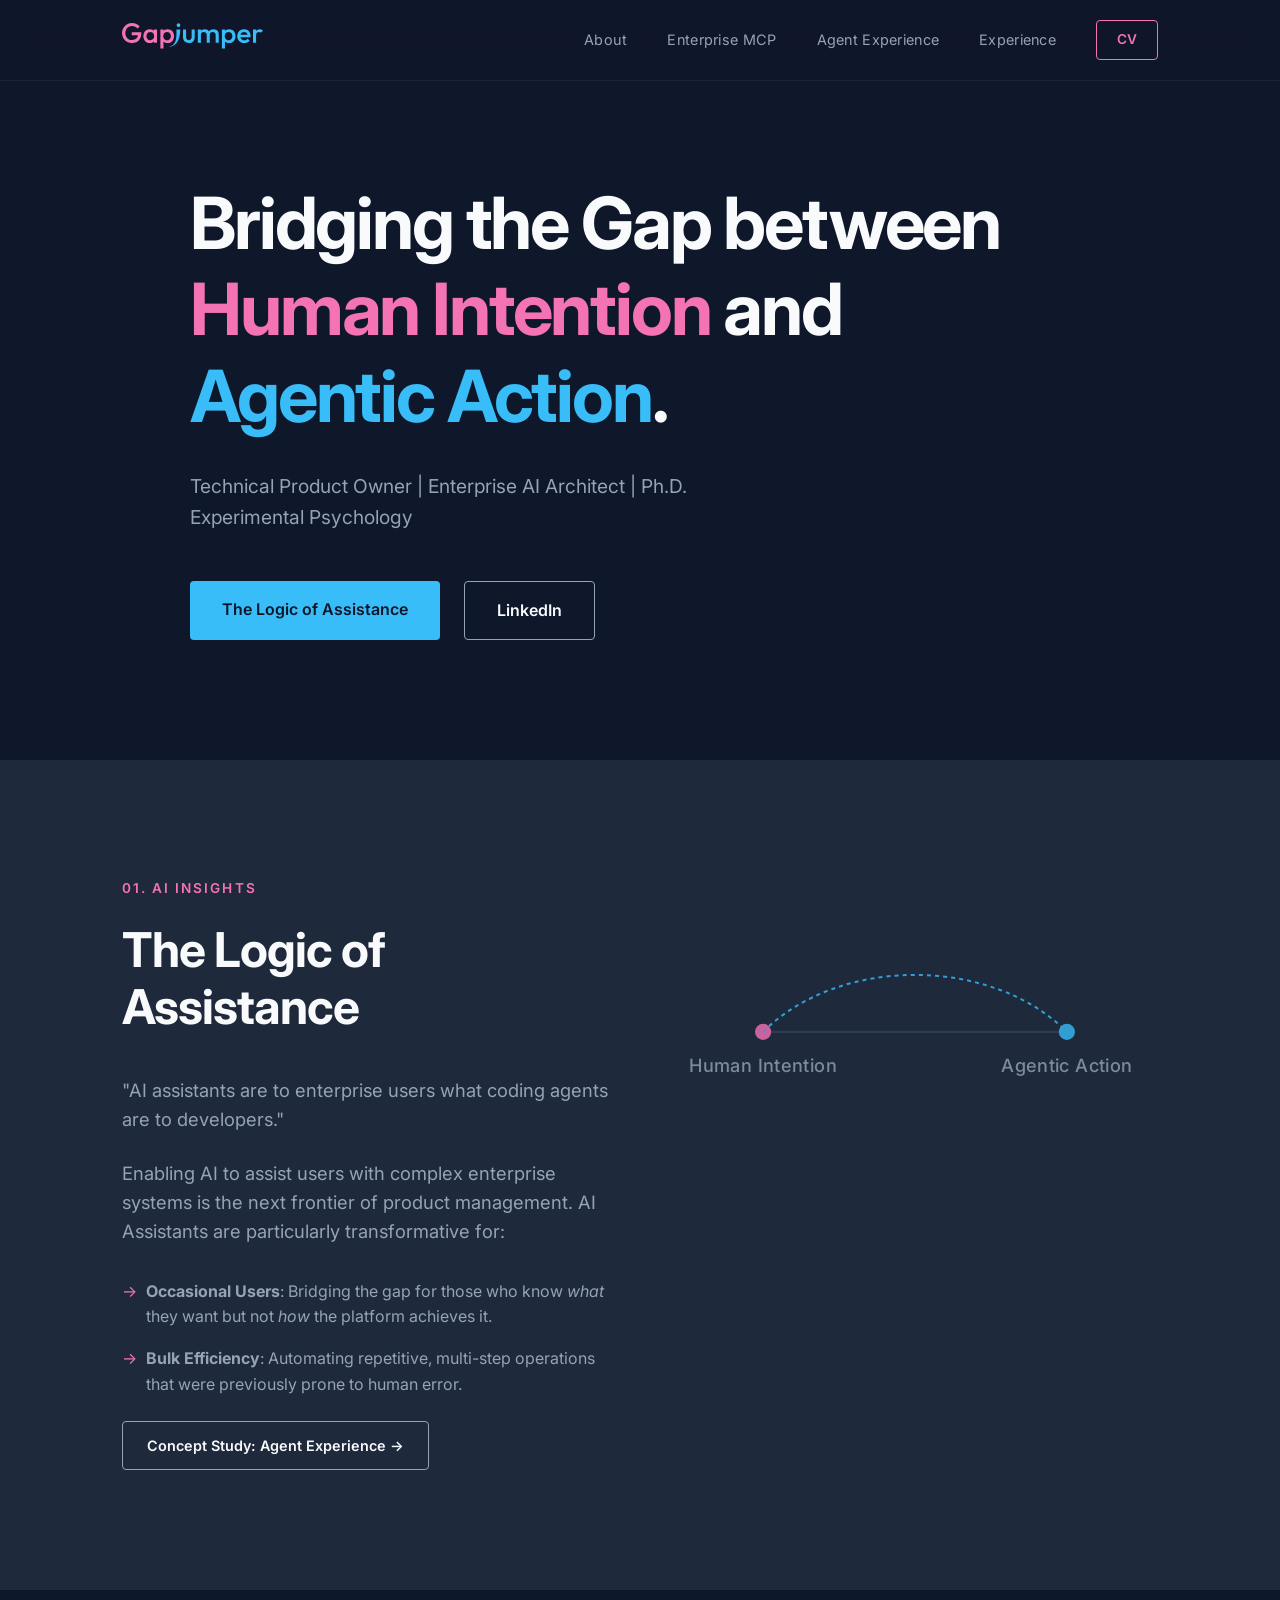
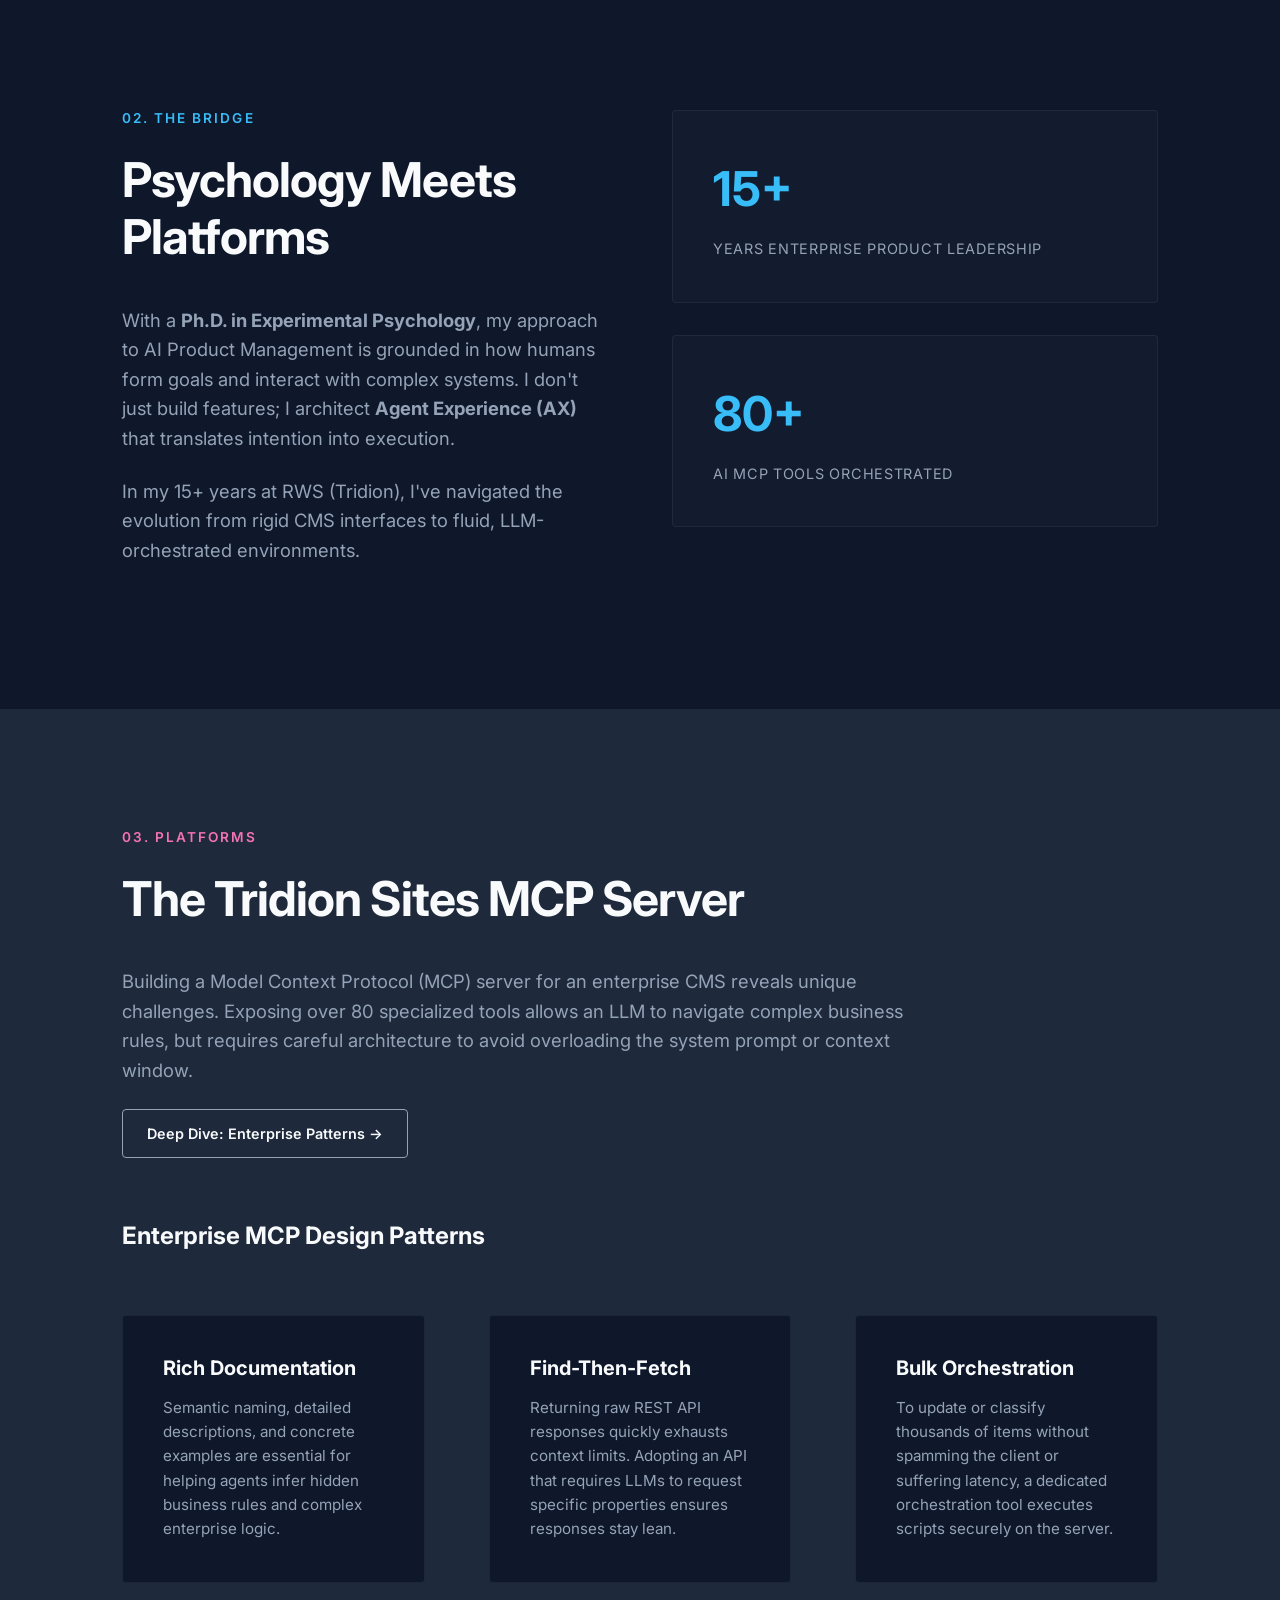
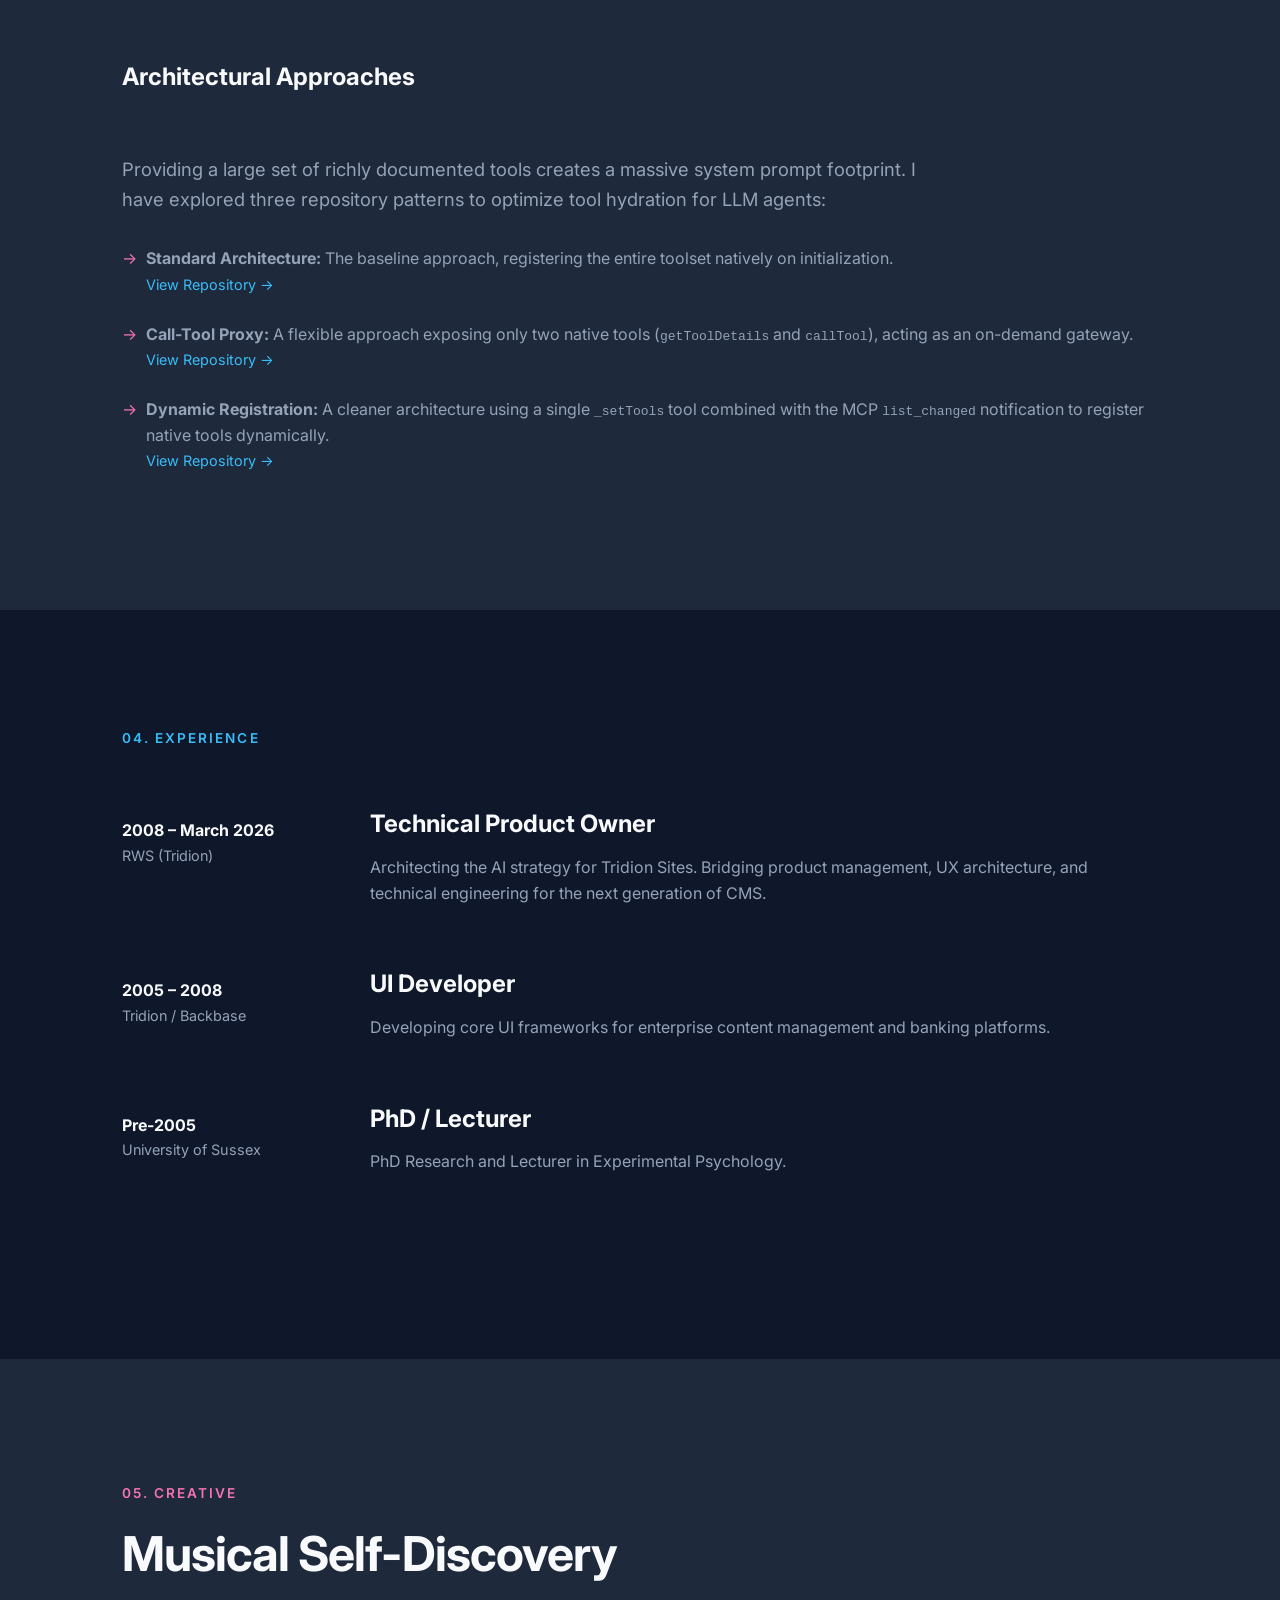
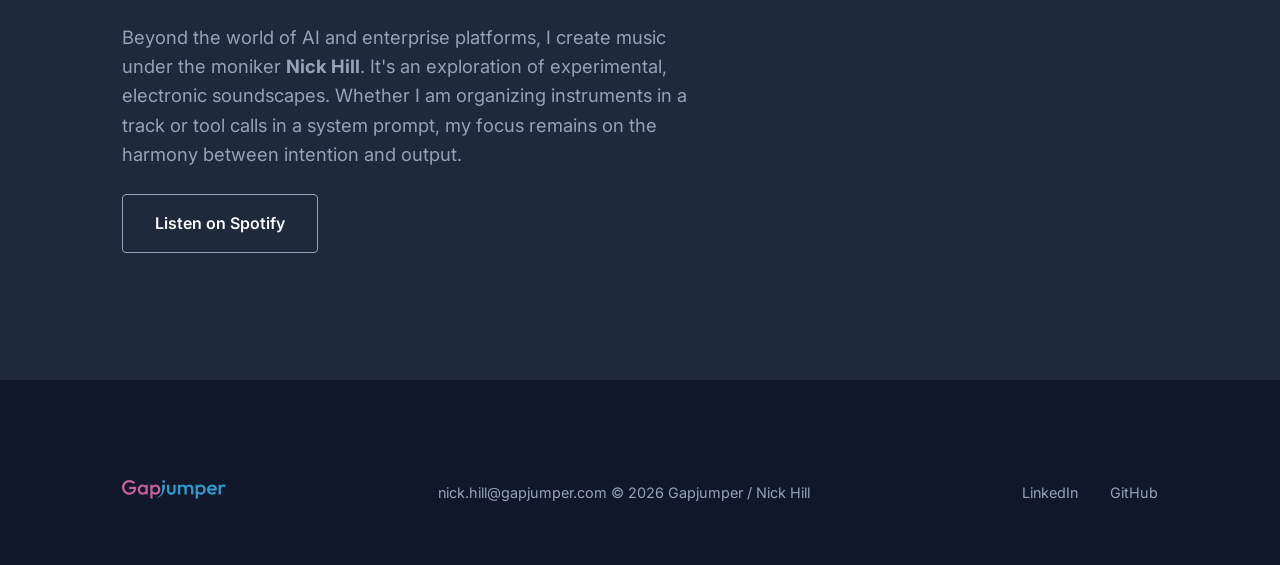
==== commit 30c073b4: "style: update visual labels with improved typography and responsive sizing" ====
--- a/index.html
+++ b/index.html
@@ -81,8 +81,8 @@
                                 <circle cx="350" cy="150" r="8" fill="#38bdf8" />
                                 <path d="M50 150C125 75 275 75 350 150" stroke="#38bdf8" stroke-width="2"
                                     stroke-dasharray="4 4" />
-                                <text x="50" y="180" fill="#94a3b8" font-size="16" text-anchor="middle">Human Intention</text>
-                                <text x="350" y="180" fill="#94a3b8" font-size="16" text-anchor="middle">Agentic Action</text>
+                                <text x="50" y="190" fill="#94a3b8" text-anchor="middle" class="visual-label">Human Intention</text>
+                                <text x="350" y="190" fill="#94a3b8" text-anchor="middle" class="visual-label">Agentic Action</text>
                             </svg>
                         </div>
                     </div>
--- a/styles.css
+++ b/styles.css
@@ -509,6 +509,12 @@
     max-width: 500px;
     margin: 0 auto;
     opacity: 0.8;
+}
+
+.visual-label {
+    font-size: 18px;
+    font-weight: 500;
+    letter-spacing: 0.02em;
 }
 
 @media (max-width: 980px) {
@@ -627,4 +633,8 @@
         word-wrap: break-word;
         overflow-wrap: break-word;
     }
+
+    .visual-label {
+        font-size: 24px; /* Significantly larger on mobile to offset SVG scaling */
+    }
 }
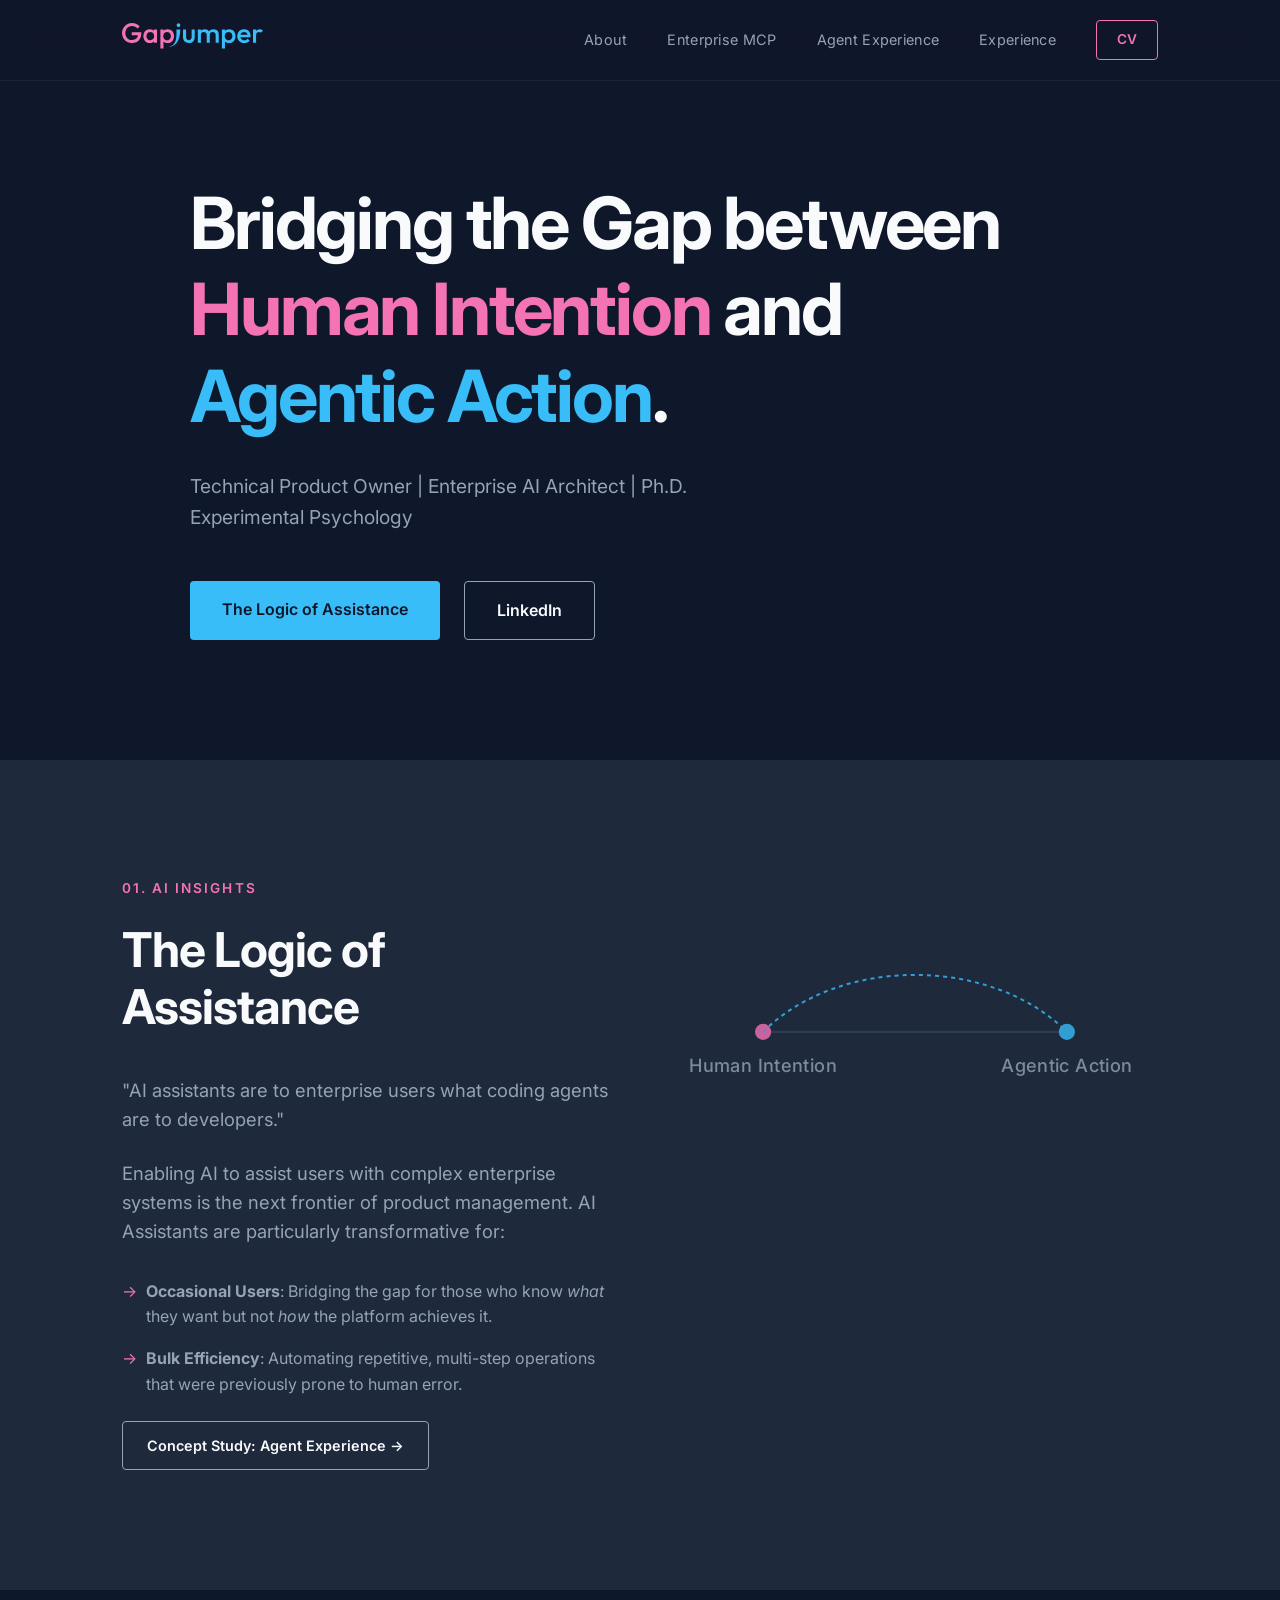
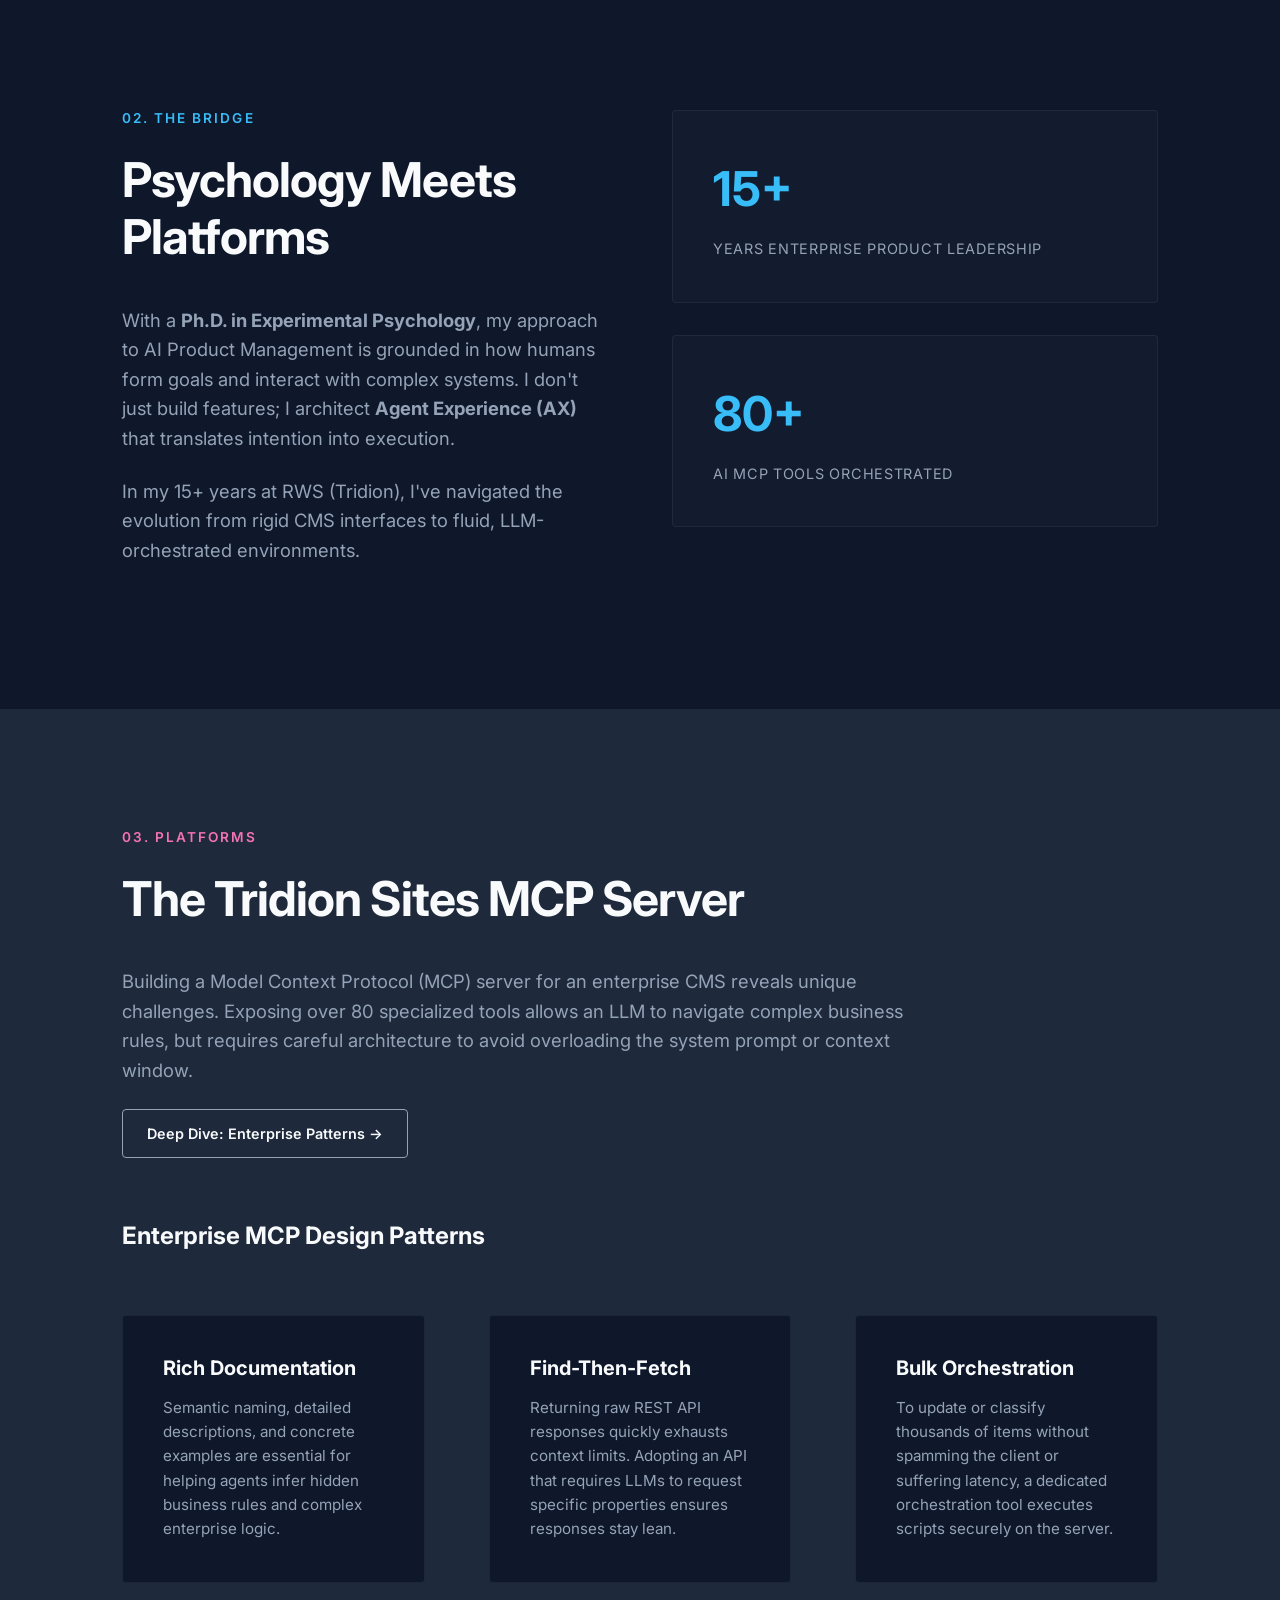
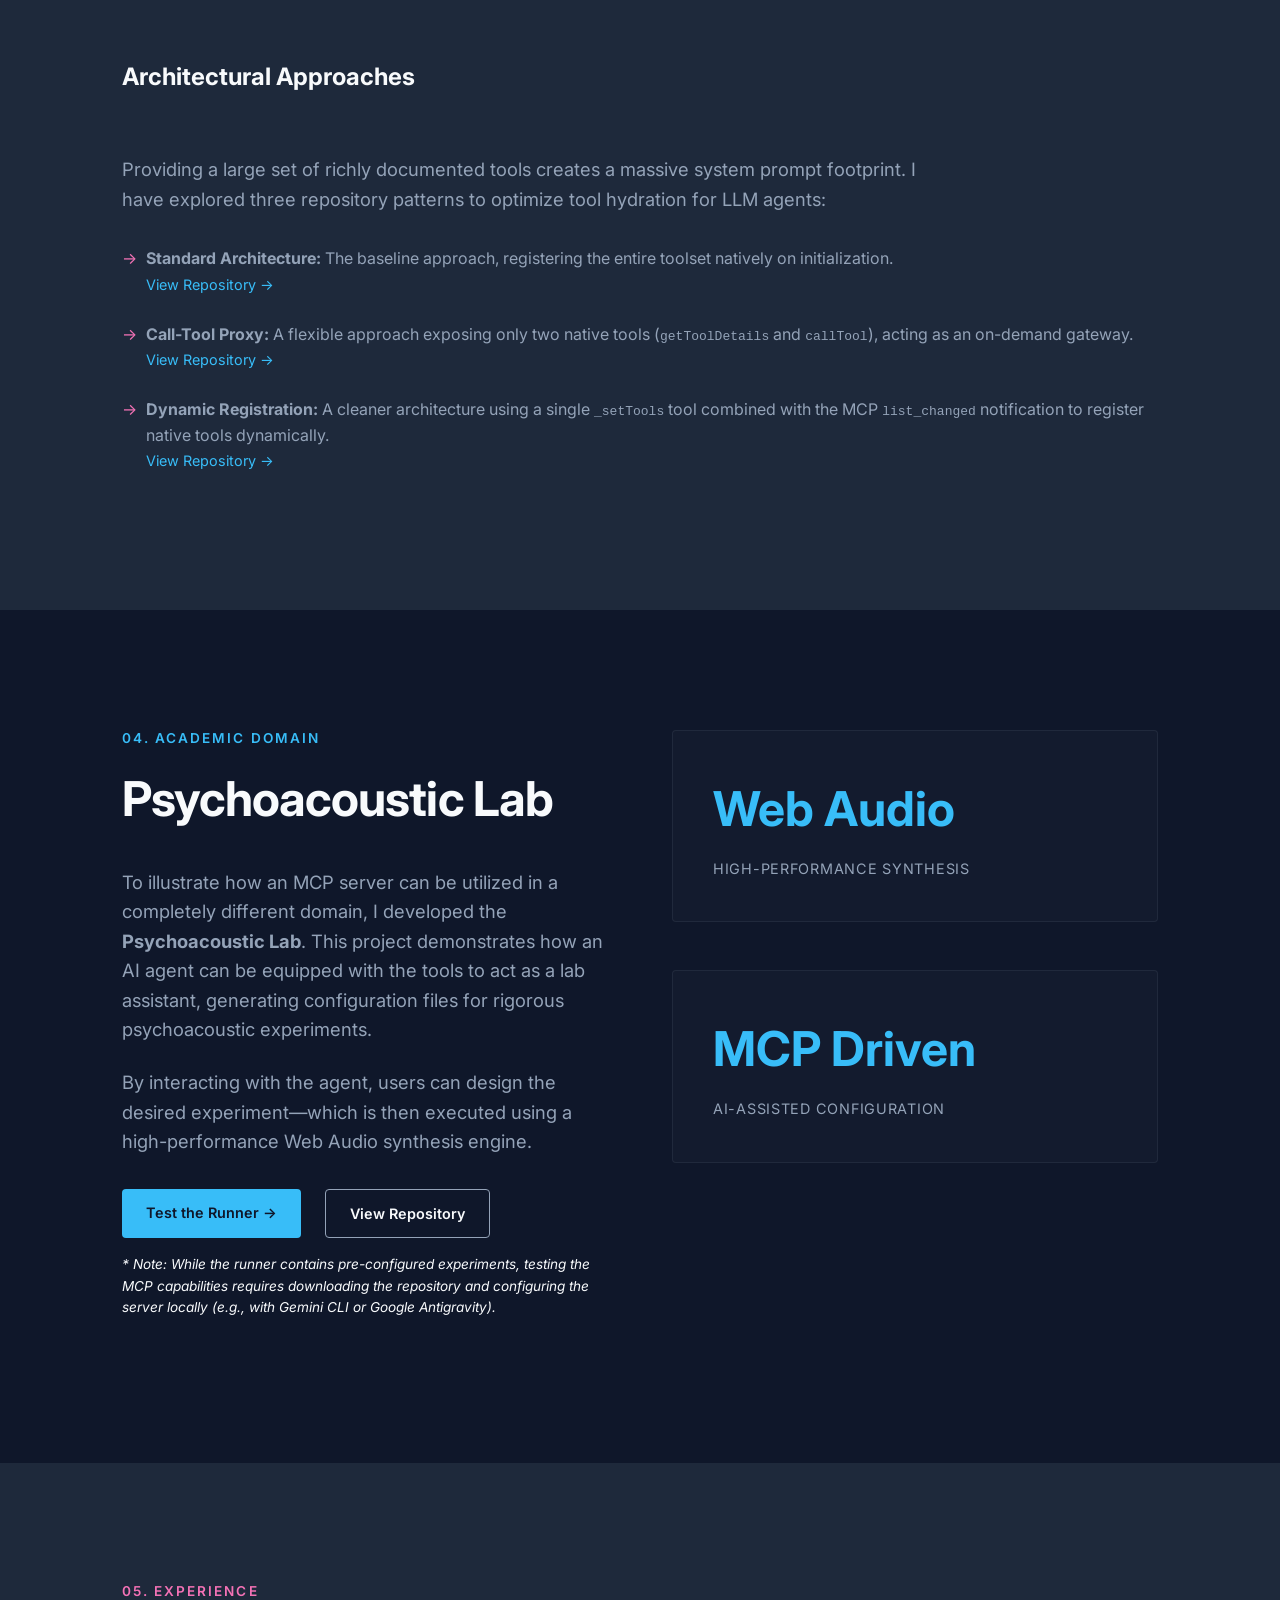
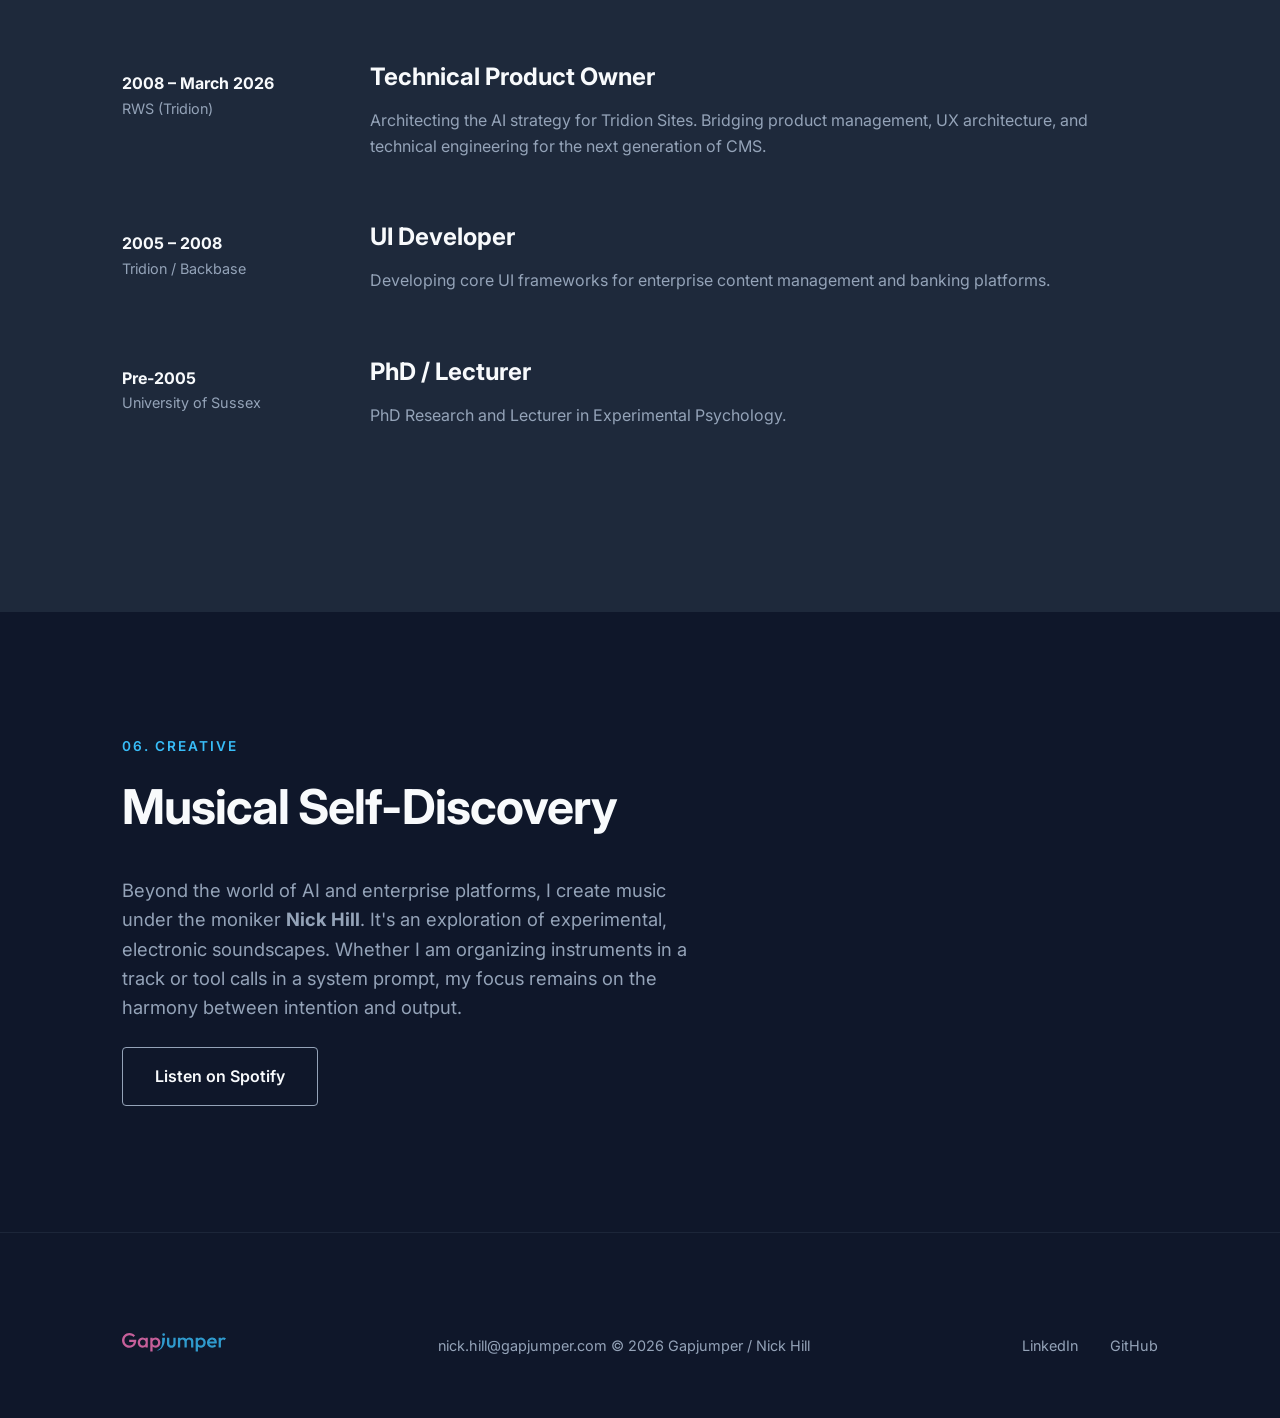
==== commit e582ea01: "feat: add Psychoacoustic Lab section and update experience and creative section indexing" ====
--- a/index.html
+++ b/index.html
@@ -189,9 +189,48 @@
             </div>
         </section>
 
-        <section id="experience" class="section">
-            <div class="container">
-                <h2 class="section-tag text-blue">04. Experience</h2>
+        <section id="academic" class="section">
+            <div class="container">
+                <div class="grid col-2 reverse">
+                    <div class="section-content">
+                        <h2 class="section-tag text-blue">04. Academic Domain</h2>
+                        <h3 class="section-title">Psychoacoustic Lab</h3>
+                        <p class="section-text">
+                            To illustrate how an MCP server can be utilized in a completely different domain, I developed the 
+                            <strong>Psychoacoustic Lab</strong>. This project demonstrates how an AI agent can be equipped with the tools to 
+                            act as a lab assistant, generating configuration files for rigorous psychoacoustic experiments.
+                        </p>
+                        <p class="section-text">
+                            By interacting with the agent, users can design the desired experiment—which is then executed using a high-performance Web Audio synthesis engine. 
+                        </p>
+
+                        <div class="hero-cta m-t-2" style="margin-top: 2rem;">
+                            <a href="https://nick-ian-hill.github.io/psychoacoustic-lab/" target="_blank" class="btn btn-primary"
+                                style="padding: 0.75rem 1.5rem; font-size: 0.9rem;">Test the Runner →</a>
+                            <a href="https://github.com/nick-ian-hill/psychoacoustic-lab" target="_blank" class="btn btn-outline"
+                                style="padding: 0.75rem 1.5rem; font-size: 0.9rem;">View Repository</a>
+                        </div>
+                        <p class="section-text" style="font-size: 0.85rem; color: var(--text-muted); margin-top: 1rem;">
+                            <em>* Note: While the runner contains pre-configured experiments, testing the MCP capabilities requires downloading the repository and configuring the server locally (e.g., with Gemini CLI or Google Antigravity).</em>
+                        </p>
+                    </div>
+                    <div class="section-visual">
+                        <div class="stat-card">
+                            <span class="stat-number">Web Audio</span>
+                            <span class="stat-label">High-Performance Synthesis</span>
+                        </div>
+                        <div class="stat-card" style="margin-top: 1rem;">
+                            <span class="stat-number">MCP Driven</span>
+                            <span class="stat-label">AI-Assisted Configuration</span>
+                        </div>
+                    </div>
+                </div>
+            </div>
+        </section>
+
+        <section id="experience" class="section bg-midnight-soft">
+            <div class="container">
+                <h2 class="section-tag text-pink">05. Experience</h2>
                 <div class="timeline">
                     <div class="timeline-item">
                         <div class="timeline-meta">
@@ -229,10 +268,10 @@
             </div>
         </section>
 
-        <section id="creative" class="section bg-midnight-soft">
+        <section id="creative" class="section">
             <div class="container creative-inner">
                 <div class="section-content">
-                    <h2 class="section-tag text-pink">05. Creative</h2>
+                    <h2 class="section-tag text-blue">06. Creative</h2>
                     <h3 class="section-title">Musical Self-Discovery</h3>
                     <p class="section-text">
                         Beyond the world of AI and enterprise platforms, I create music under the moniker <strong>Nick
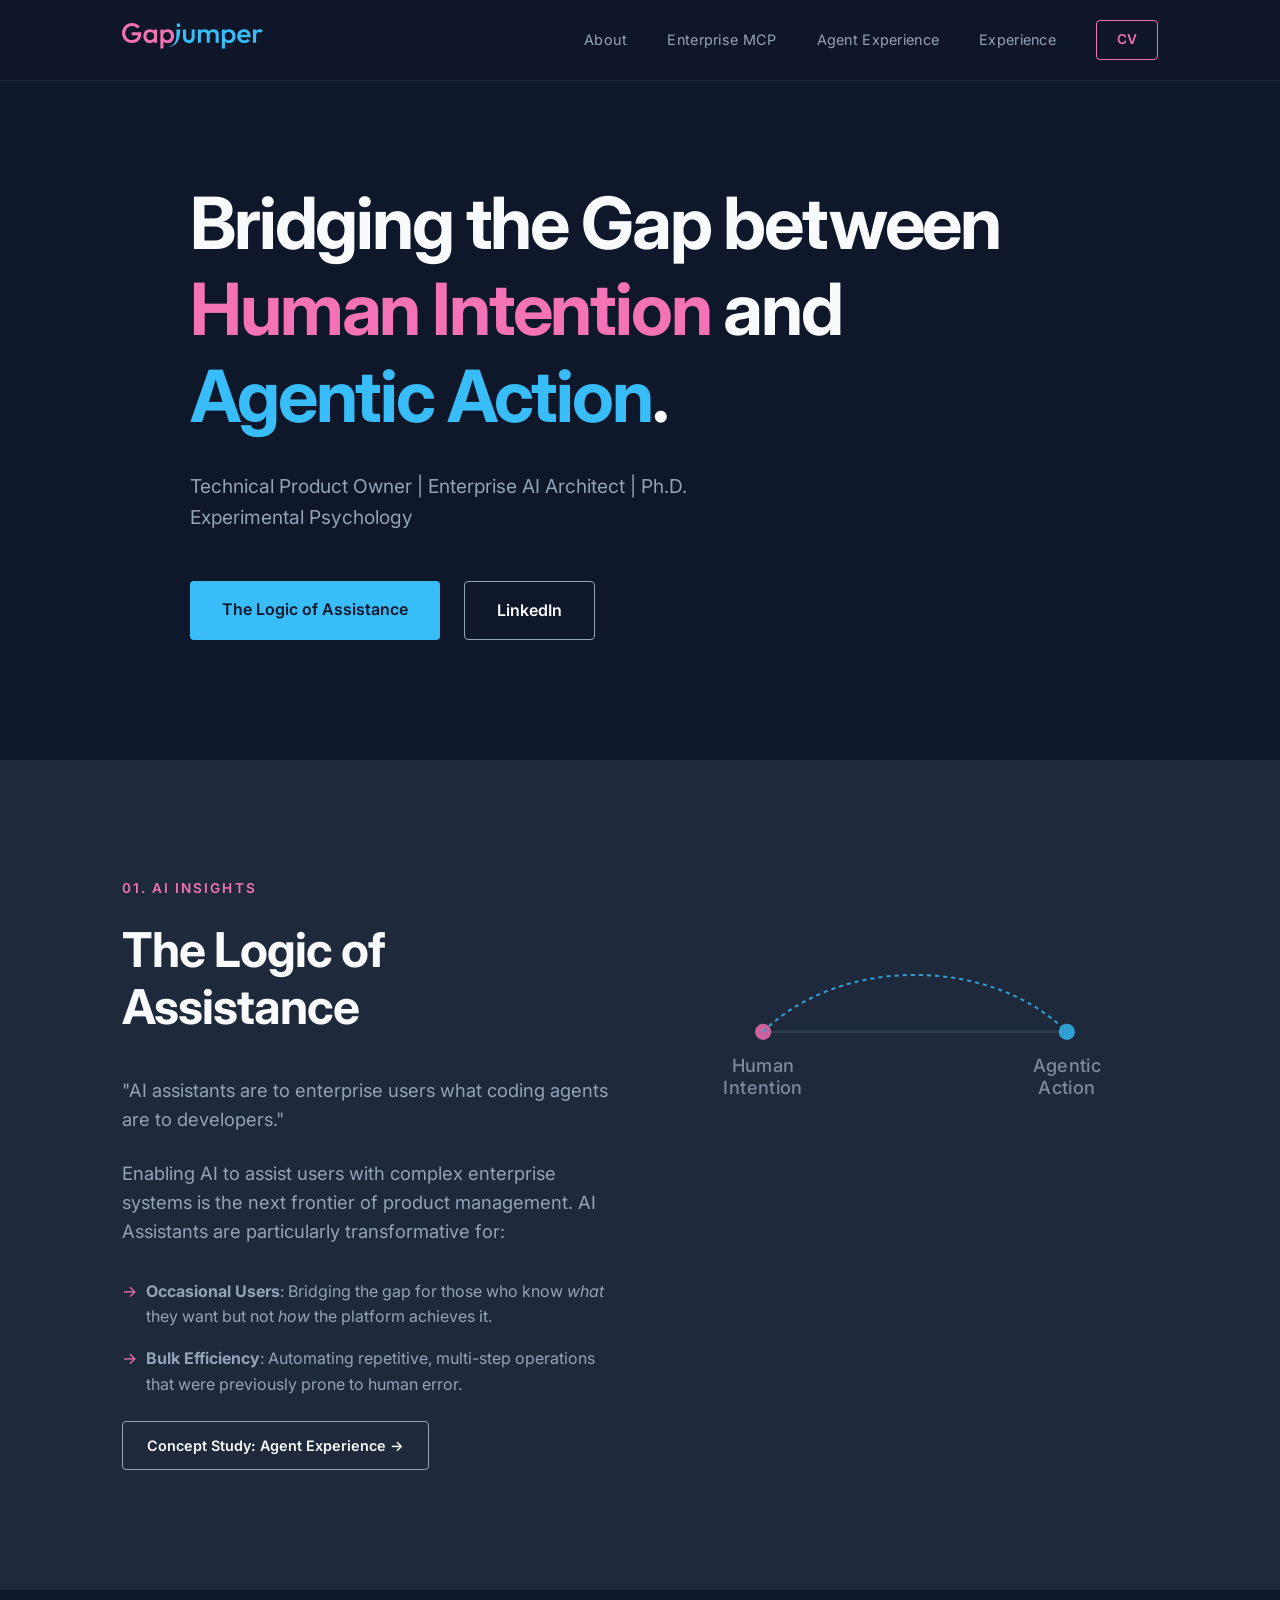
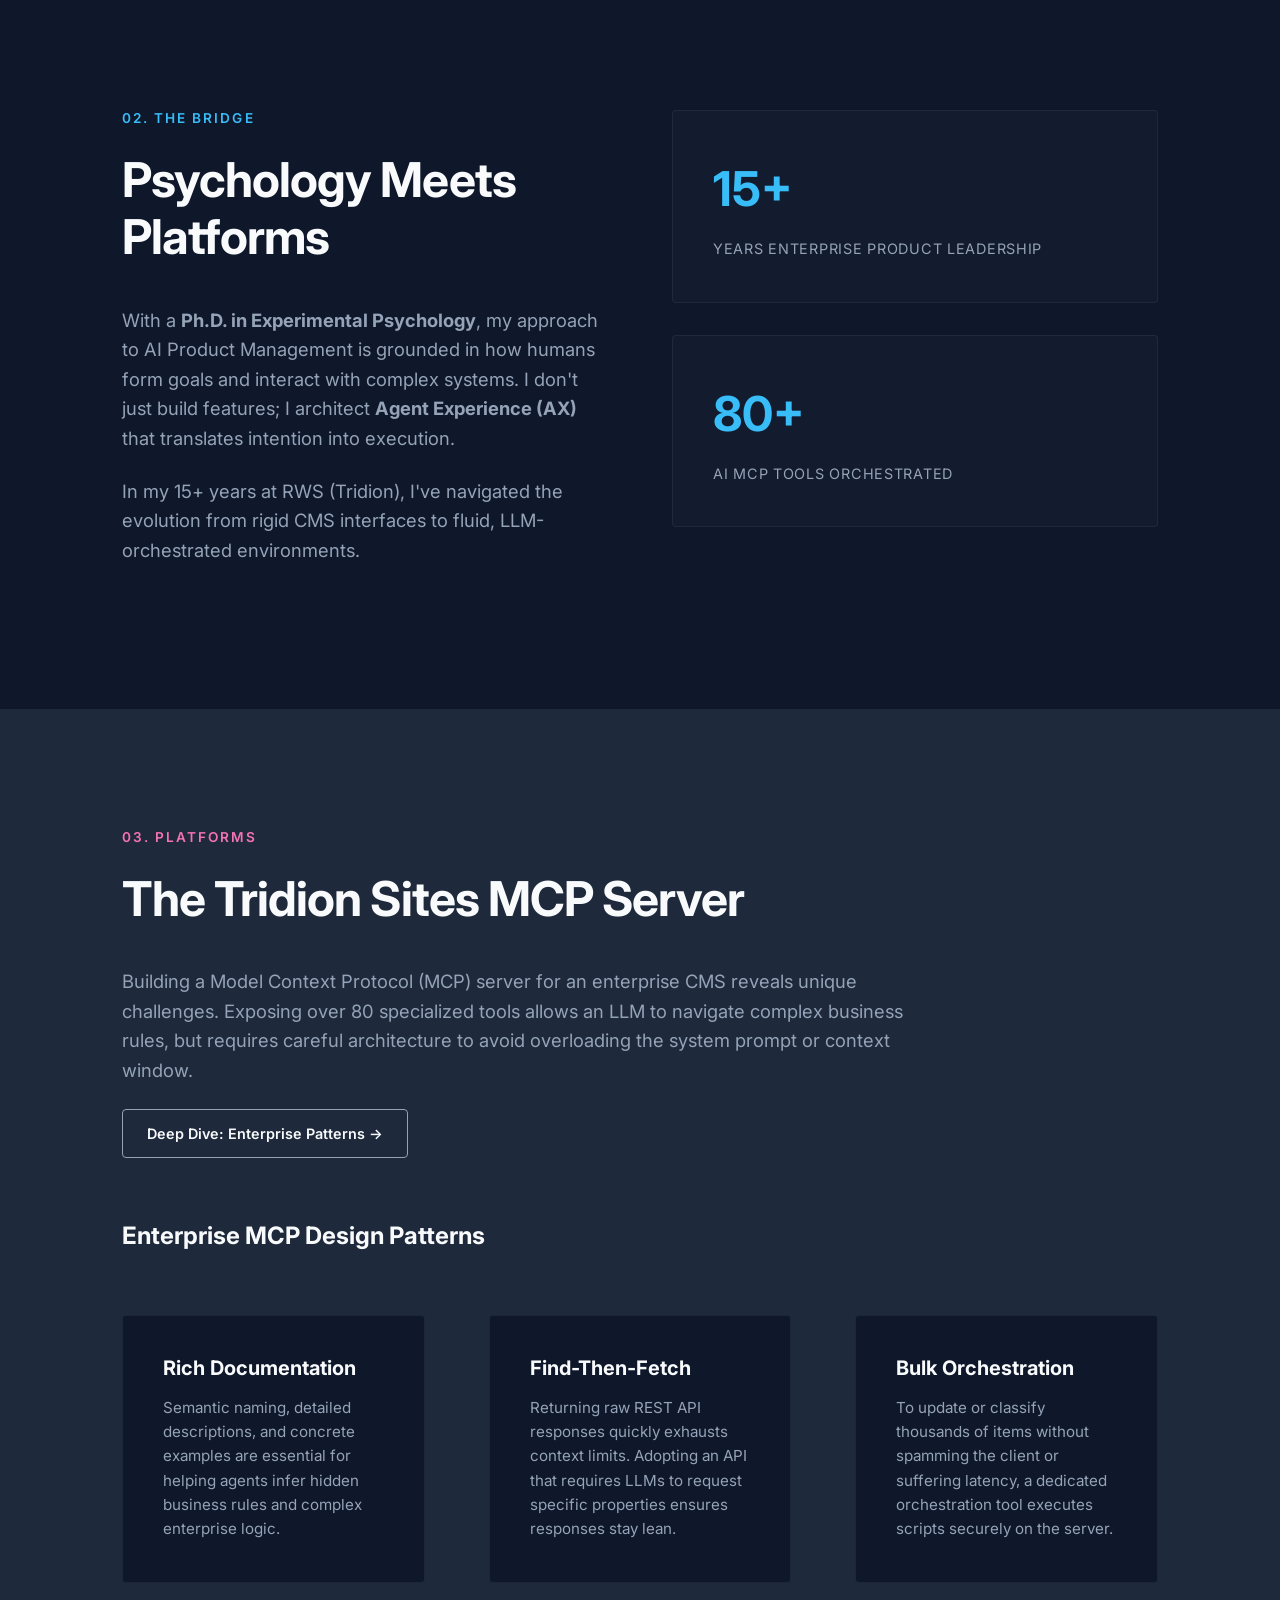
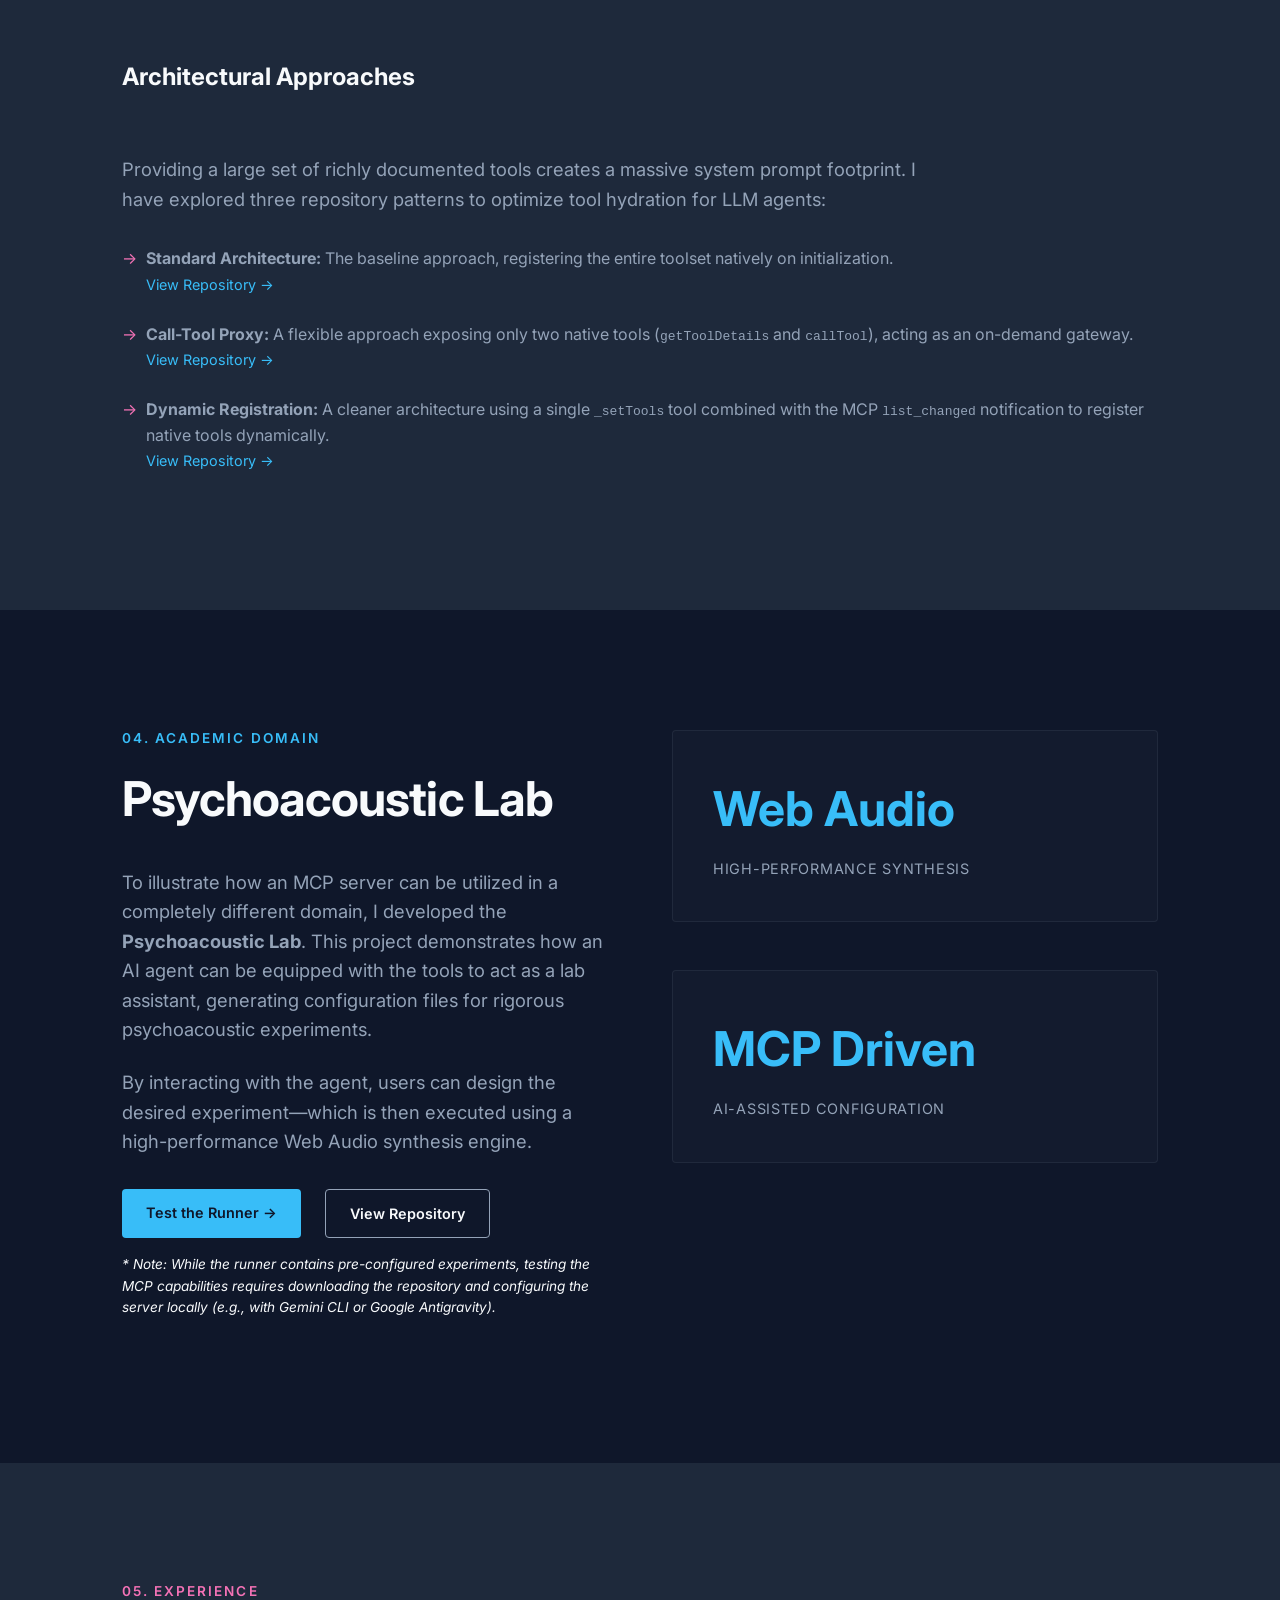
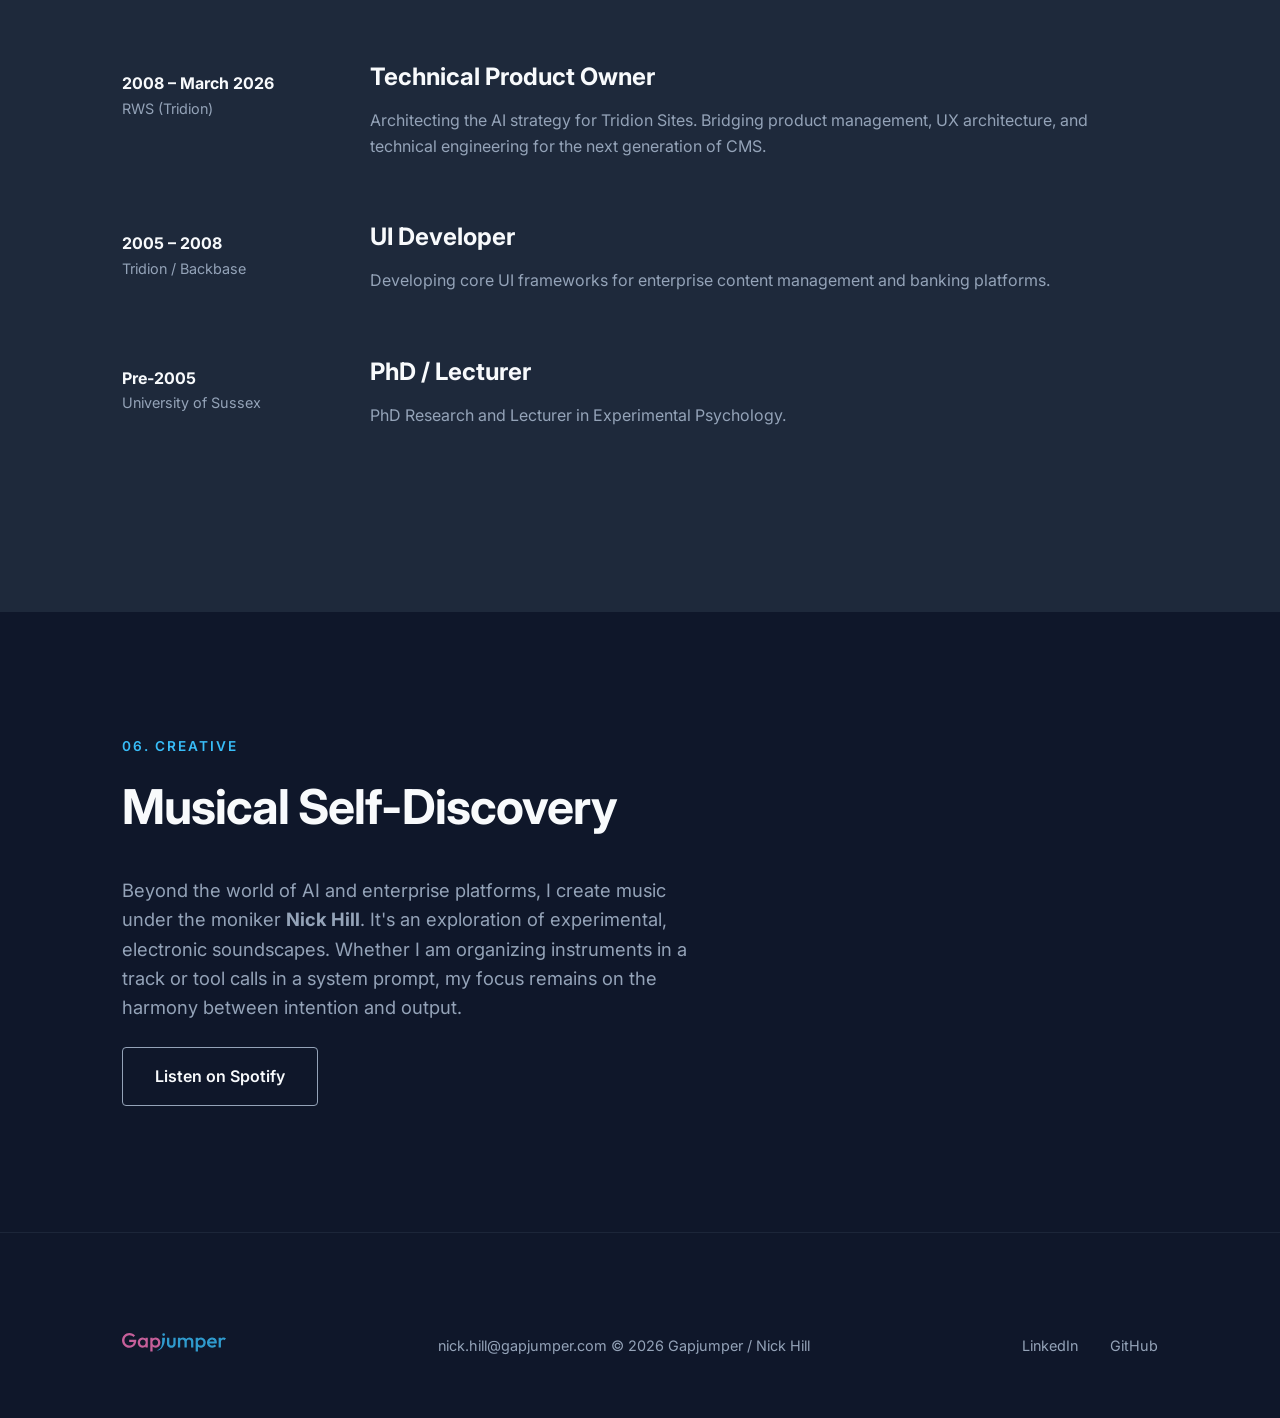
==== commit 85dd77a2: "fix: addressed centering issues with svg labels" ====
--- a/index.html
+++ b/index.html
@@ -69,7 +69,9 @@
                                 previously prone to human error.</li>
                         </ul>
                         <div class="m-t-2" style="margin-top: 1.5rem;">
-                            <a href="agent-experience.html" class="btn btn-outline" style="padding: 0.75rem 1.5rem; font-size: 0.9rem;">Concept Study: Agent Experience →</a>
+                            <a href="agent-experience.html" class="btn btn-outline"
+                                style="padding: 0.75rem 1.5rem; font-size: 0.9rem;">Concept Study: Agent Experience
+                                →</a>
                         </div>
                     </div>
                     <div class="section-visual">
@@ -81,8 +83,8 @@
                                 <circle cx="350" cy="150" r="8" fill="#38bdf8" />
                                 <path d="M50 150C125 75 275 75 350 150" stroke="#38bdf8" stroke-width="2"
                                     stroke-dasharray="4 4" />
-                                <text x="50" y="190" fill="#94a3b8" text-anchor="middle" class="visual-label">Human Intention</text>
-                                <text x="350" y="190" fill="#94a3b8" text-anchor="middle" class="visual-label">Agentic Action</text>
+                                <text x="50" y="190" fill="#94a3b8" class="visual-label" style="text-anchor: middle;"><tspan x="50" dy="0" style="text-anchor: middle;">Human</tspan><tspan x="50" dy="1.2em" style="text-anchor: middle;">Intention</tspan></text>
+                                <text x="350" y="190" fill="#94a3b8" class="visual-label" style="text-anchor: middle;"><tspan x="350" dy="0" style="text-anchor: middle;">Agentic</tspan><tspan x="350" dy="1.2em" style="text-anchor: middle;">Action</tspan></text>
                             </svg>
                         </div>
                     </div>
@@ -98,7 +100,8 @@
                         <h3 class="section-title">Psychology Meets Platforms</h3>
                         <p class="section-text">
                             With a <strong>Ph.D. in Experimental Psychology</strong>, my approach to AI Product
-                            Management is grounded in how humans form goals and interact with complex systems. I don't just build features; I architect
+                            Management is grounded in how humans form goals and interact with complex systems. I don't
+                            just build features; I architect
                             <strong>Agent Experience (AX)</strong> that translates intention into execution.
                         </p>
                         <p class="section-text">
@@ -196,22 +199,30 @@
                         <h2 class="section-tag text-blue">04. Academic Domain</h2>
                         <h3 class="section-title">Psychoacoustic Lab</h3>
                         <p class="section-text">
-                            To illustrate how an MCP server can be utilized in a completely different domain, I developed the 
-                            <strong>Psychoacoustic Lab</strong>. This project demonstrates how an AI agent can be equipped with the tools to 
-                            act as a lab assistant, generating configuration files for rigorous psychoacoustic experiments.
-                        </p>
-                        <p class="section-text">
-                            By interacting with the agent, users can design the desired experiment—which is then executed using a high-performance Web Audio synthesis engine. 
+                            To illustrate how an MCP server can be utilized in a completely different domain, I
+                            developed the
+                            <strong>Psychoacoustic Lab</strong>. This project demonstrates how an AI agent can be
+                            equipped with the tools to
+                            act as a lab assistant, generating configuration files for rigorous psychoacoustic
+                            experiments.
+                        </p>
+                        <p class="section-text">
+                            By interacting with the agent, users can design the desired experiment—which is then
+                            executed using a high-performance Web Audio synthesis engine.
                         </p>
 
                         <div class="hero-cta m-t-2" style="margin-top: 2rem;">
-                            <a href="https://nick-ian-hill.github.io/psychoacoustic-lab/" target="_blank" class="btn btn-primary"
-                                style="padding: 0.75rem 1.5rem; font-size: 0.9rem;">Test the Runner →</a>
-                            <a href="https://github.com/nick-ian-hill/psychoacoustic-lab" target="_blank" class="btn btn-outline"
-                                style="padding: 0.75rem 1.5rem; font-size: 0.9rem;">View Repository</a>
+                            <a href="https://nick-ian-hill.github.io/psychoacoustic-lab/" target="_blank"
+                                class="btn btn-primary" style="padding: 0.75rem 1.5rem; font-size: 0.9rem;">Test the
+                                Runner →</a>
+                            <a href="https://github.com/nick-ian-hill/psychoacoustic-lab" target="_blank"
+                                class="btn btn-outline" style="padding: 0.75rem 1.5rem; font-size: 0.9rem;">View
+                                Repository</a>
                         </div>
                         <p class="section-text" style="font-size: 0.85rem; color: var(--text-muted); margin-top: 1rem;">
-                            <em>* Note: While the runner contains pre-configured experiments, testing the MCP capabilities requires downloading the repository and configuring the server locally (e.g., with Gemini CLI or Google Antigravity).</em>
+                            <em>* Note: While the runner contains pre-configured experiments, testing the MCP
+                                capabilities requires downloading the repository and configuring the server locally
+                                (e.g., with Gemini CLI or Google Antigravity).</em>
                         </p>
                     </div>
                     <div class="section-visual">
--- a/styles.css
+++ b/styles.css
@@ -515,6 +515,7 @@
     font-size: 18px;
     font-weight: 500;
     letter-spacing: 0.02em;
+    text-anchor: middle;
 }
 
 @media (max-width: 980px) {
@@ -635,6 +636,6 @@
     }
 
     .visual-label {
-        font-size: 24px; /* Significantly larger on mobile to offset SVG scaling */
+        font-size: 20px; /* Adjusted to balance legibility and space with two-line layout */
     }
 }
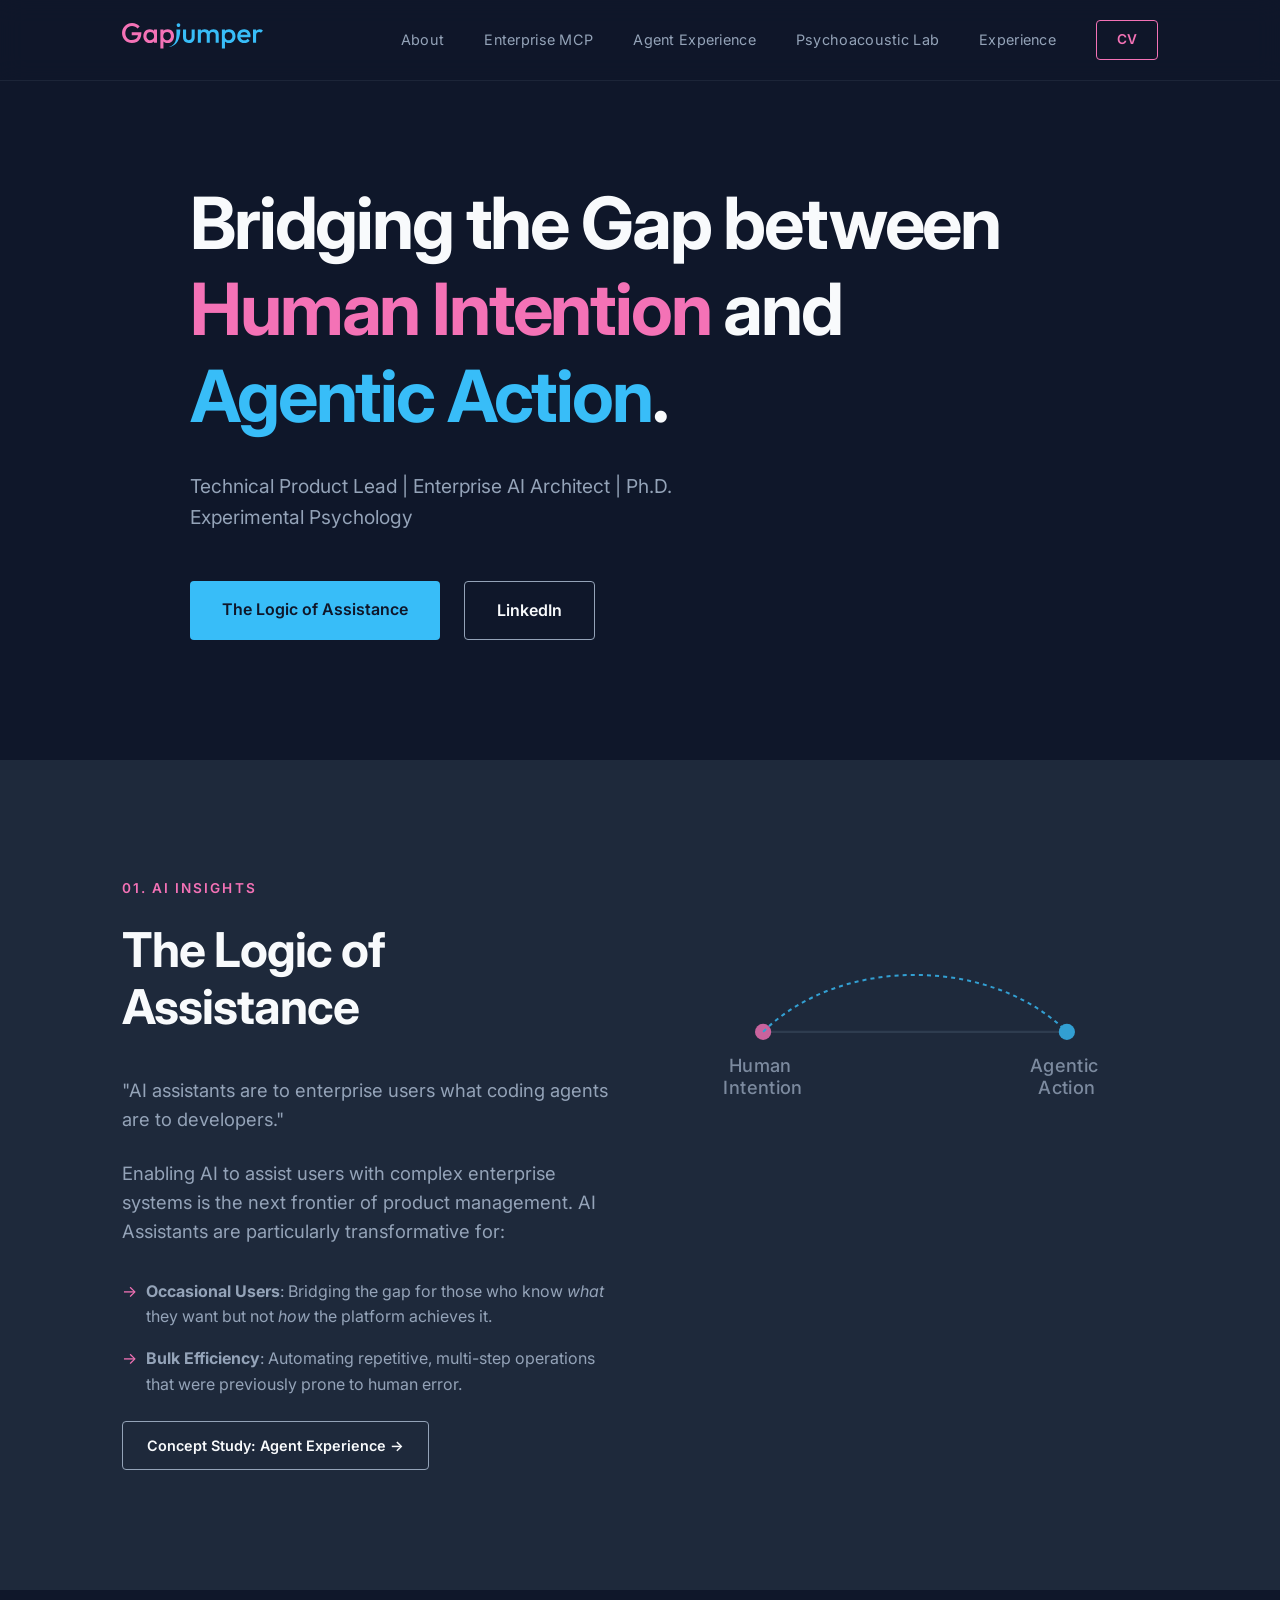
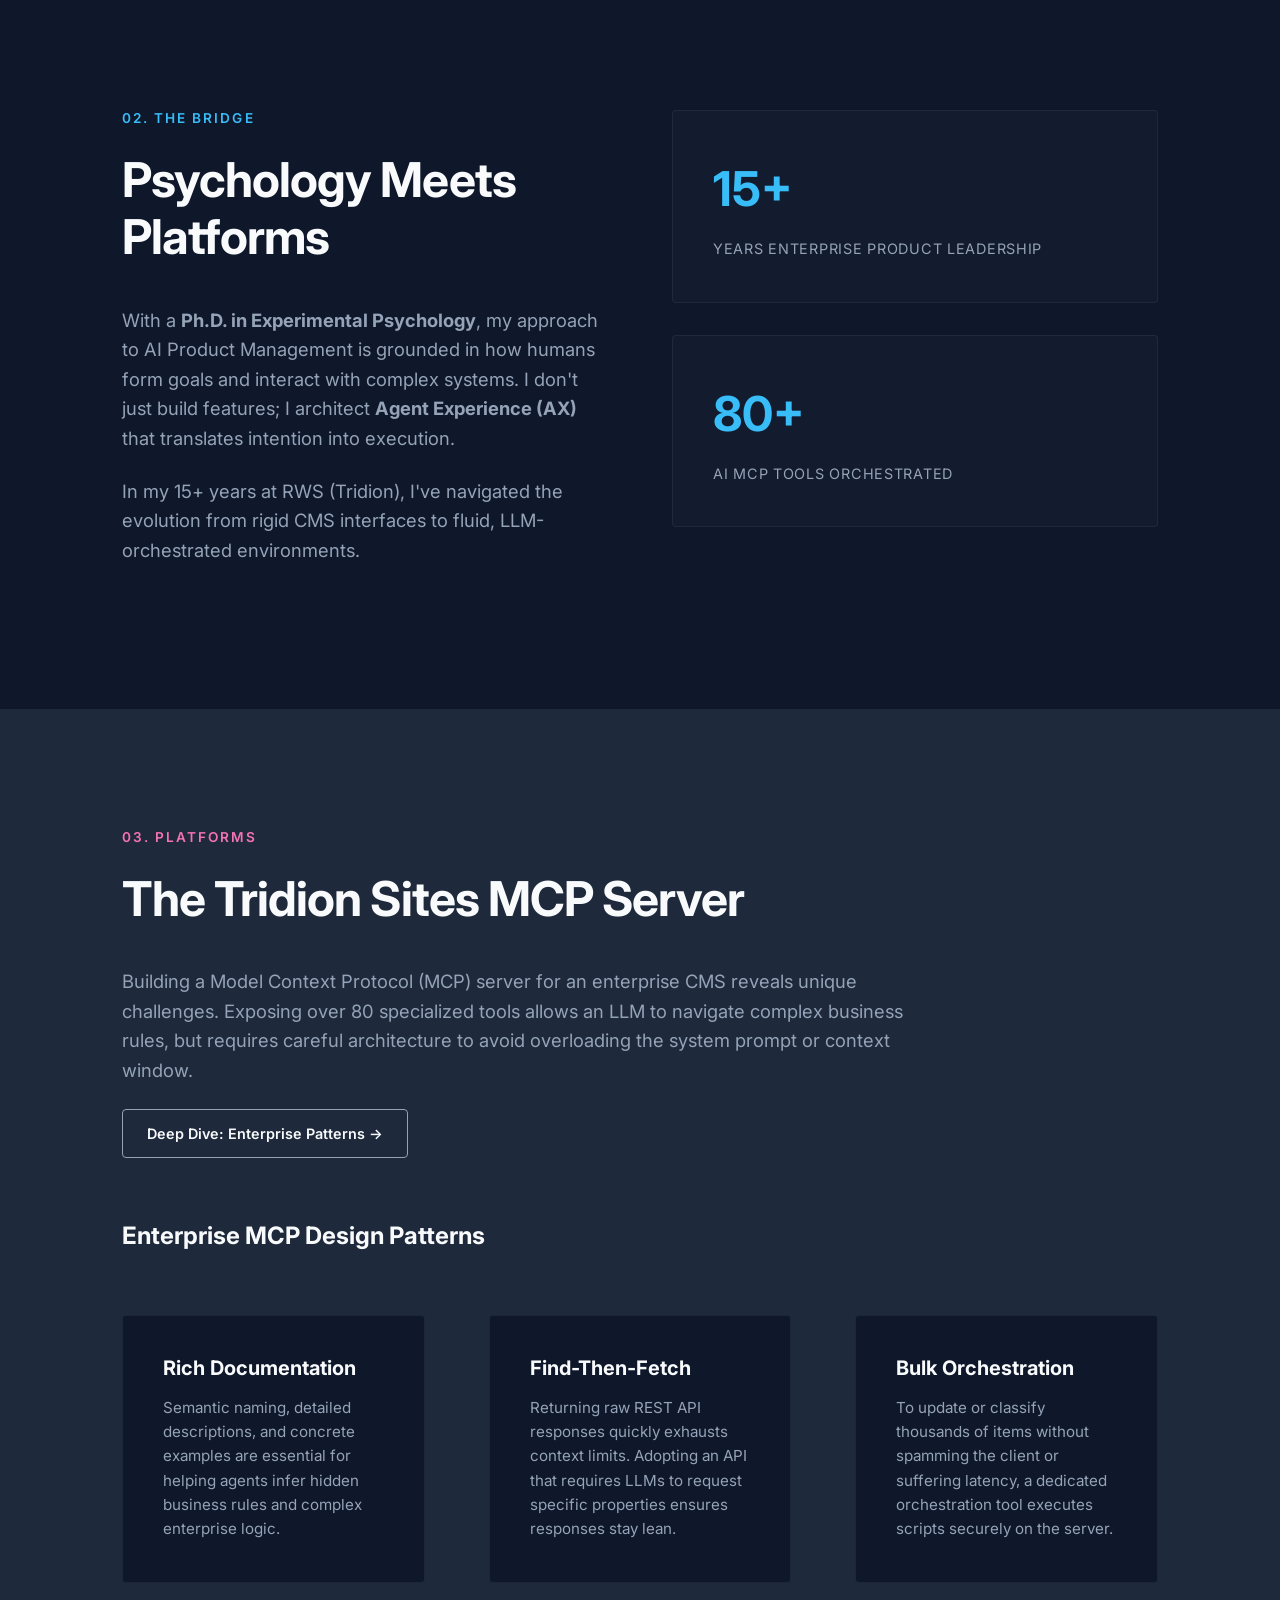
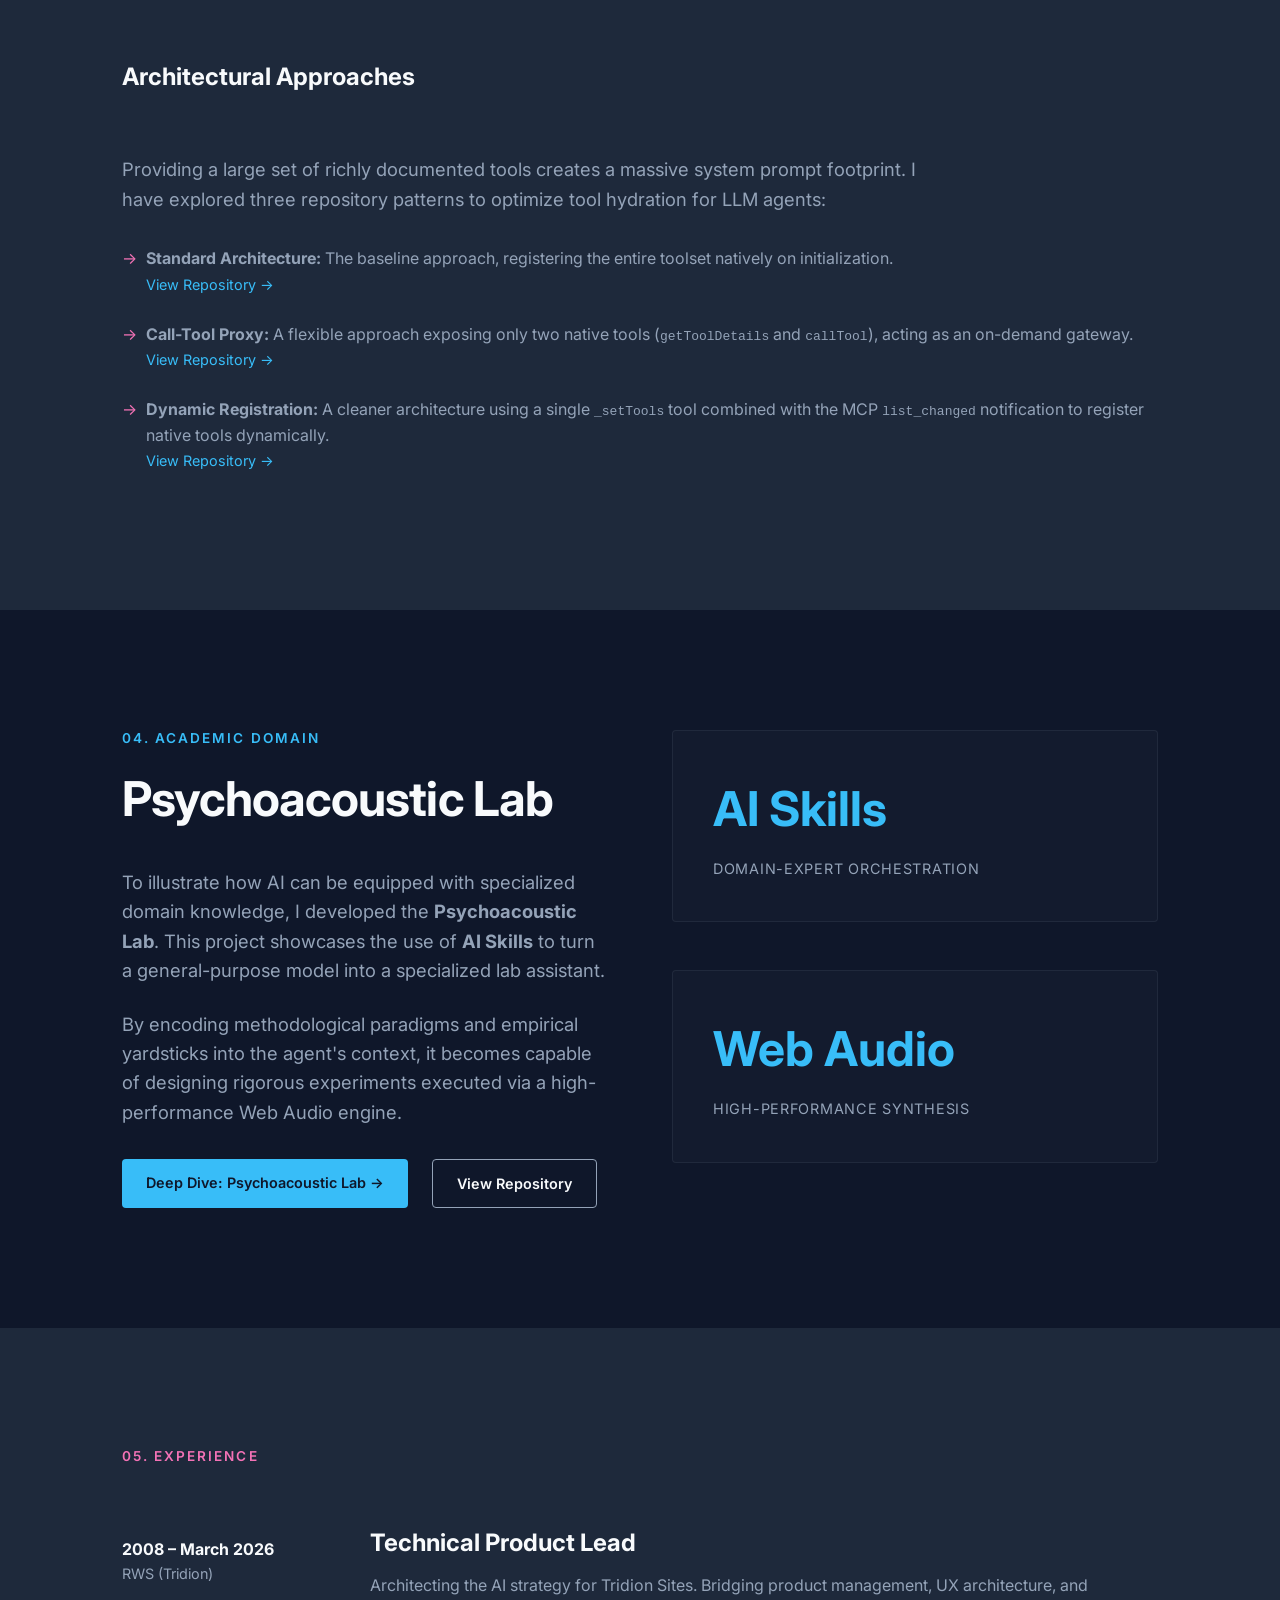
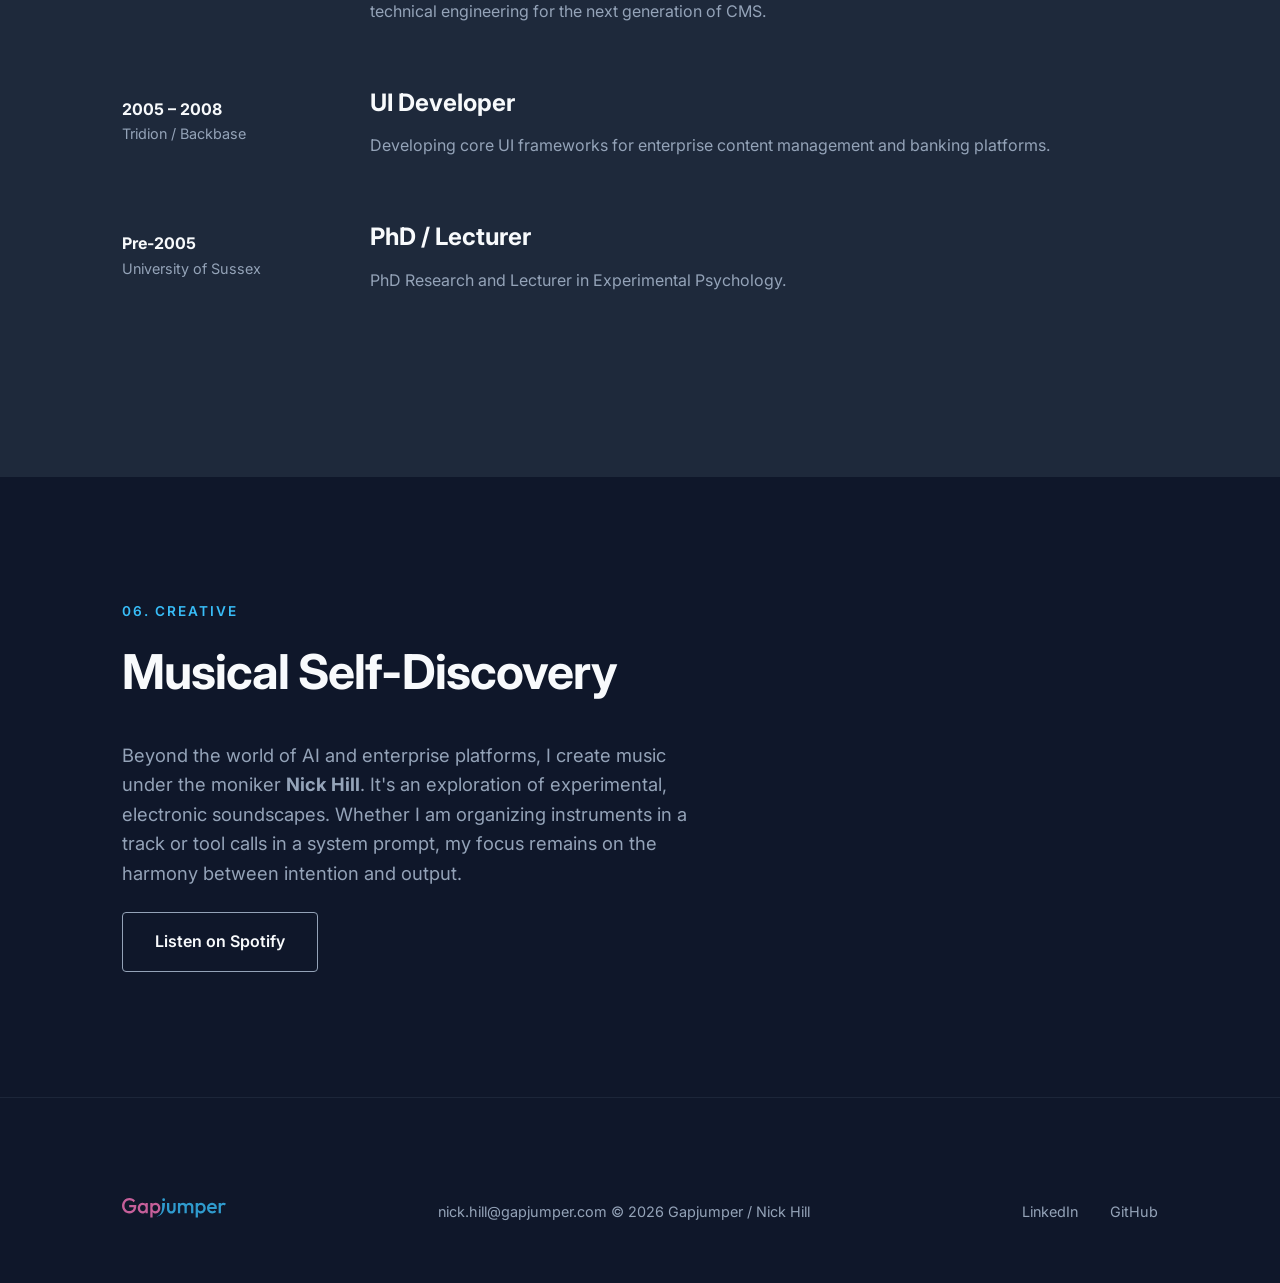
==== commit c0bbdc44: "feat: updated website to include dedicated psychoacoustic lab page" ====
--- a/index.html
+++ b/index.html
@@ -6,7 +6,7 @@
     <meta name="viewport" content="width=device-width, initial-scale=1.0">
     <title>Gapjumper | Nick Hill - AI Product Management</title>
     <meta name="description"
-        content="Nick Hill: Technical Product Owner specialized in Enterprise AI, Agentic Orchestration, and Human Factors. Ph.D. in Experimental Psychology.">
+        content="Nick Hill: Technical Product Lead specialized in Enterprise AI, Agentic Orchestration, and Human Factors. Ph.D. in Experimental Psychology.">
     <link rel="preconnect" href="https://fonts.googleapis.com">
     <link rel="preconnect" href="https://fonts.gstatic.com" crossorigin>
     <link href="https://fonts.googleapis.com/css2?family=Inter:wght@300;400;600;700&display=swap" rel="stylesheet">
@@ -28,6 +28,7 @@
                 <a href="#about" class="nav-link">About</a>
                 <a href="enterprise-mcp.html" class="nav-link">Enterprise MCP</a>
                 <a href="agent-experience.html" class="nav-link">Agent Experience</a>
+                <a href="psychoacoustic-lab.html" class="nav-link">Psychoacoustic Lab</a>
                 <a href="#experience" class="nav-link">Experience</a>
                 <a href="Nick Hill - Resume.pdf" class="nav-cta" download>CV</a>
             </nav>
@@ -39,7 +40,7 @@
             <div class="container">
                 <h1 class="hero-title">Bridging the Gap between <span class="text-pink">Human Intention</span> and <span
                         class="text-blue">Agentic Action</span>.</h1>
-                <p class="hero-subtitle">Technical Product Owner | Enterprise AI Architect | Ph.D. Experimental
+                <p class="hero-subtitle">Technical Product Lead | Enterprise AI Architect | Ph.D. Experimental
                     Psychology</p>
                 <div class="hero-cta">
                     <a href="#logic" class="btn btn-primary">The Logic of Assistance</a>
@@ -83,8 +84,14 @@
                                 <circle cx="350" cy="150" r="8" fill="#38bdf8" />
                                 <path d="M50 150C125 75 275 75 350 150" stroke="#38bdf8" stroke-width="2"
                                     stroke-dasharray="4 4" />
-                                <text x="50" y="190" fill="#94a3b8" class="visual-label" style="text-anchor: middle;"><tspan x="50" dy="0" style="text-anchor: middle;">Human</tspan><tspan x="50" dy="1.2em" style="text-anchor: middle;">Intention</tspan></text>
-                                <text x="350" y="190" fill="#94a3b8" class="visual-label" style="text-anchor: middle;"><tspan x="350" dy="0" style="text-anchor: middle;">Agentic</tspan><tspan x="350" dy="1.2em" style="text-anchor: middle;">Action</tspan></text>
+                                <text x="50" y="190" fill="#94a3b8" class="visual-label" style="text-anchor: middle;">
+                                    <tspan x="50" dy="0" style="text-anchor: middle;">Human</tspan>
+                                    <tspan x="50" dy="1.2em" style="text-anchor: middle;">Intention</tspan>
+                                </text>
+                                <text x="350" y="190" fill="#94a3b8" class="visual-label" style="text-anchor: middle;">
+                                    <tspan x="350" dy="0" style="text-anchor: middle;">Agentic</tspan>
+                                    <tspan x="350" dy="1.2em" style="text-anchor: middle;">Action</tspan>
+                                </text>
                             </svg>
                         </div>
                     </div>
@@ -199,40 +206,32 @@
                         <h2 class="section-tag text-blue">04. Academic Domain</h2>
                         <h3 class="section-title">Psychoacoustic Lab</h3>
                         <p class="section-text">
-                            To illustrate how an MCP server can be utilized in a completely different domain, I
-                            developed the
-                            <strong>Psychoacoustic Lab</strong>. This project demonstrates how an AI agent can be
-                            equipped with the tools to
-                            act as a lab assistant, generating configuration files for rigorous psychoacoustic
-                            experiments.
-                        </p>
-                        <p class="section-text">
-                            By interacting with the agent, users can design the desired experiment—which is then
-                            executed using a high-performance Web Audio synthesis engine.
+                            To illustrate how AI can be equipped with specialized domain knowledge, I developed the
+                            <strong>Psychoacoustic Lab</strong>. This project showcases the use of <strong>AI
+                                Skills</strong> to turn a general-purpose model into a specialized lab assistant.
+                        </p>
+                        <p class="section-text">
+                            By encoding methodological paradigms and empirical yardsticks into the agent's context, it
+                            becomes capable of designing rigorous experiments executed via a high-performance Web Audio
+                            engine.
                         </p>
 
                         <div class="hero-cta m-t-2" style="margin-top: 2rem;">
-                            <a href="https://nick-ian-hill.github.io/psychoacoustic-lab/" target="_blank"
-                                class="btn btn-primary" style="padding: 0.75rem 1.5rem; font-size: 0.9rem;">Test the
-                                Runner →</a>
+                            <a href="psychoacoustic-lab.html" class="btn btn-primary"
+                                style="padding: 0.75rem 1.5rem; font-size: 0.9rem;">Deep Dive: Psychoacoustic Lab →</a>
                             <a href="https://github.com/nick-ian-hill/psychoacoustic-lab" target="_blank"
                                 class="btn btn-outline" style="padding: 0.75rem 1.5rem; font-size: 0.9rem;">View
                                 Repository</a>
                         </div>
-                        <p class="section-text" style="font-size: 0.85rem; color: var(--text-muted); margin-top: 1rem;">
-                            <em>* Note: While the runner contains pre-configured experiments, testing the MCP
-                                capabilities requires downloading the repository and configuring the server locally
-                                (e.g., with Gemini CLI or Google Antigravity).</em>
-                        </p>
                     </div>
                     <div class="section-visual">
                         <div class="stat-card">
+                            <span class="stat-number">AI Skills</span>
+                            <span class="stat-label">Domain-Expert Orchestration</span>
+                        </div>
+                        <div class="stat-card" style="margin-top: 1rem;">
                             <span class="stat-number">Web Audio</span>
                             <span class="stat-label">High-Performance Synthesis</span>
-                        </div>
-                        <div class="stat-card" style="margin-top: 1rem;">
-                            <span class="stat-number">MCP Driven</span>
-                            <span class="stat-label">AI-Assisted Configuration</span>
                         </div>
                     </div>
                 </div>
@@ -249,7 +248,7 @@
                             <span class="timeline-org">RWS (Tridion)</span>
                         </div>
                         <div class="timeline-content">
-                            <h4 class="timeline-title">Technical Product Owner</h4>
+                            <h4 class="timeline-title">Technical Product Lead</h4>
                             <p>Architecting the AI strategy for Tridion Sites. Bridging product management, UX
                                 architecture, and technical engineering for the next generation of CMS.</p>
                         </div>
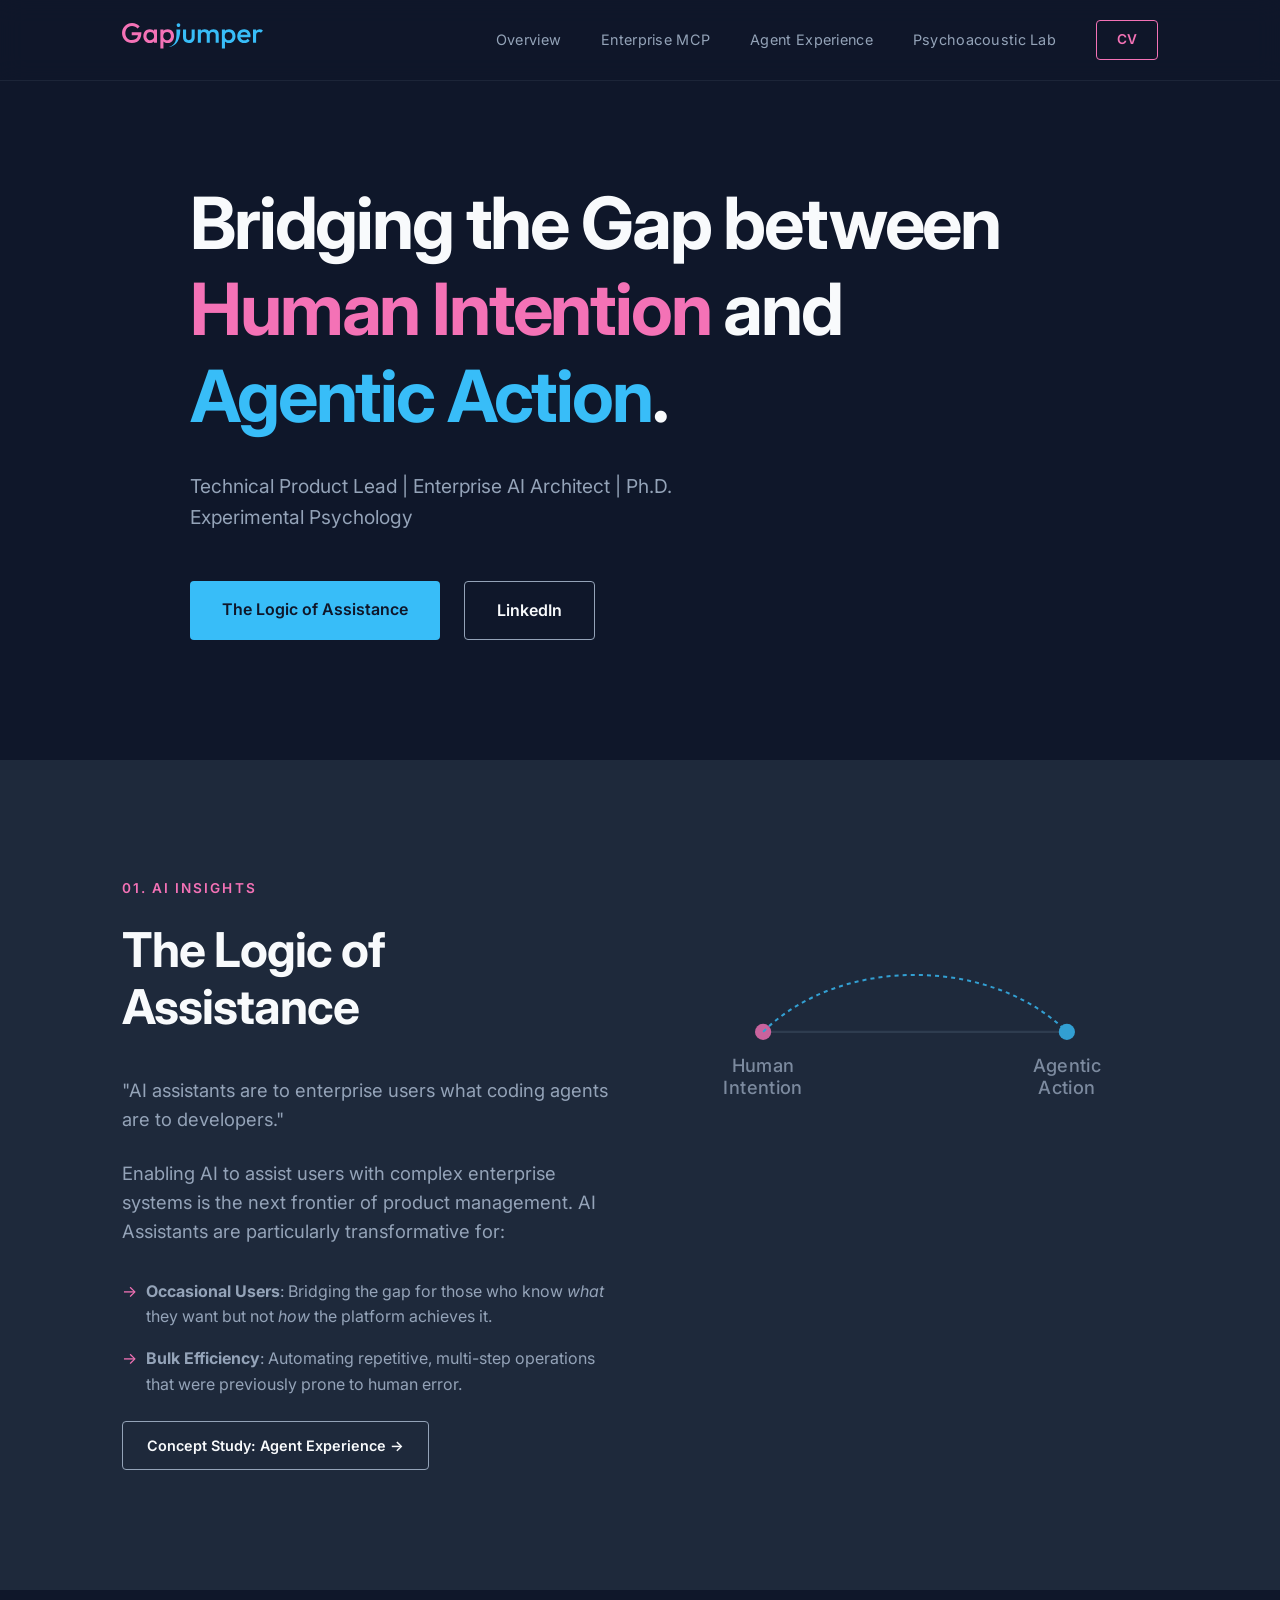
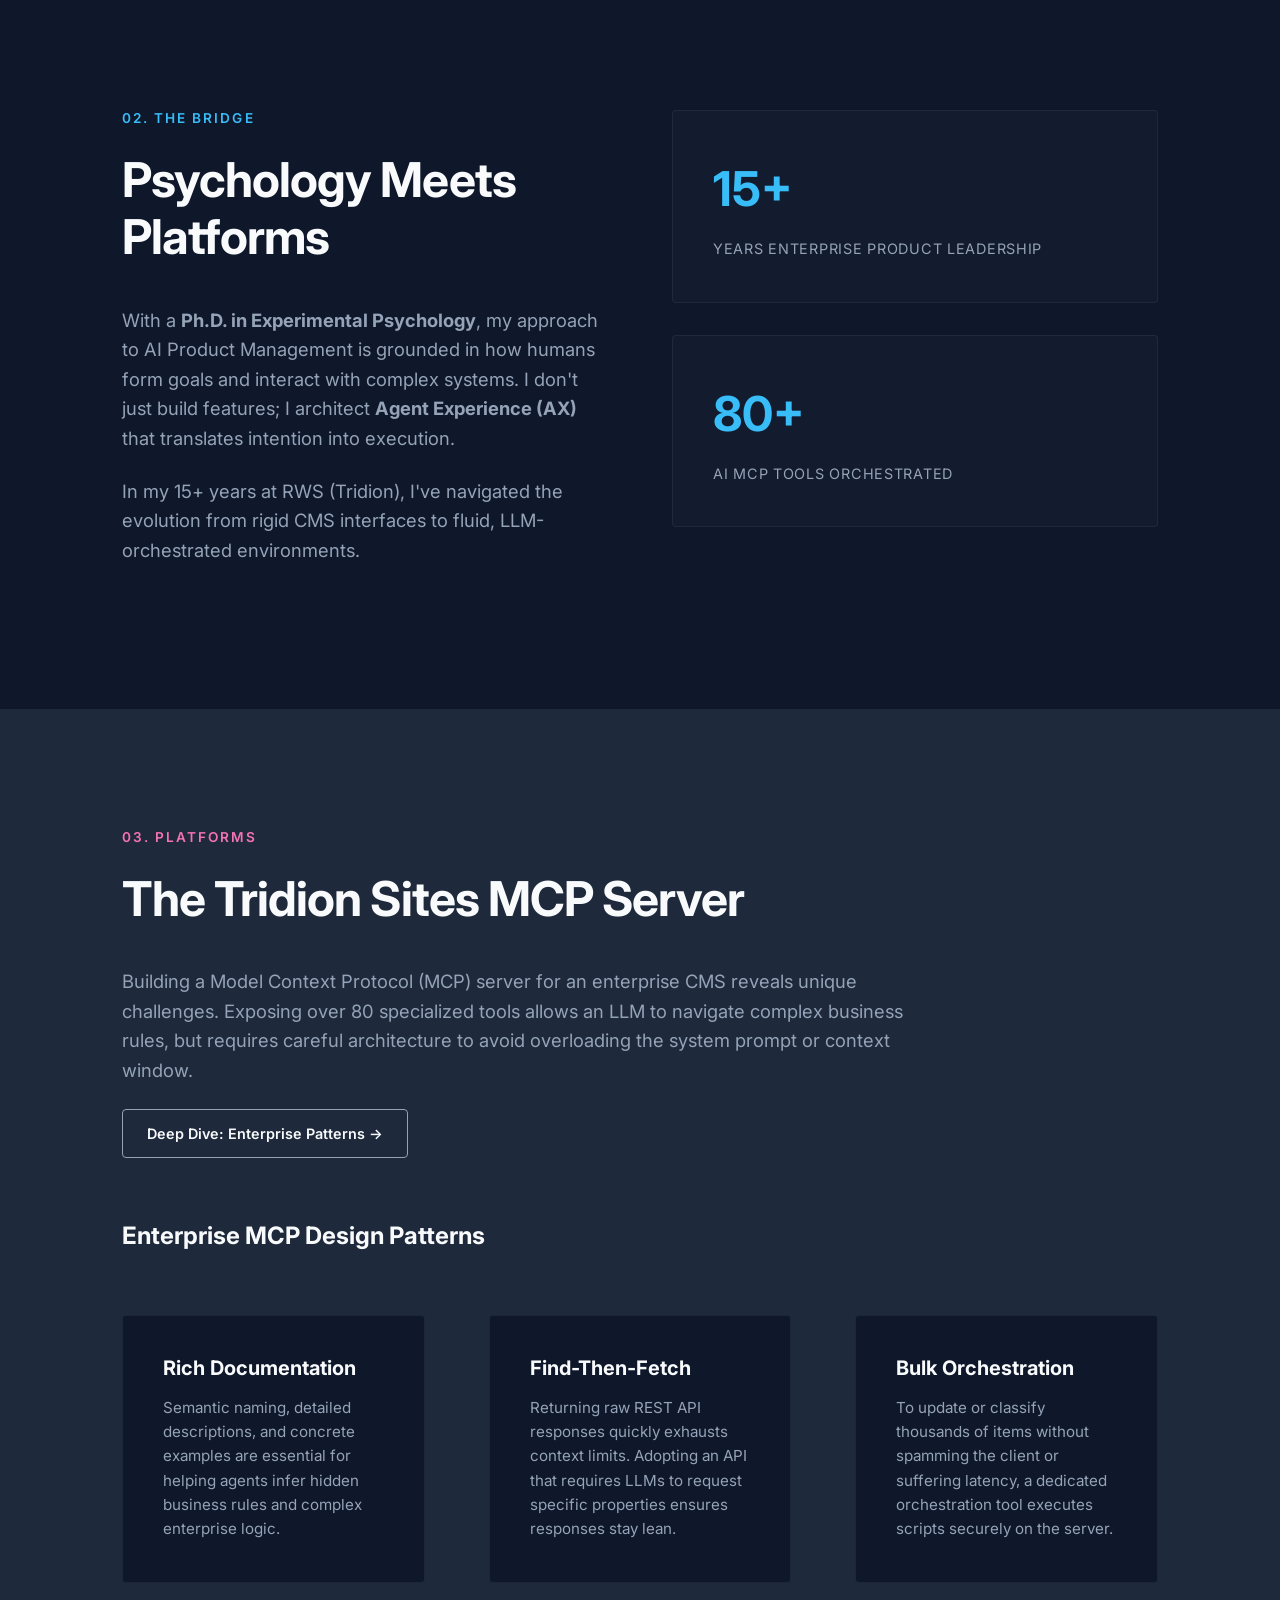
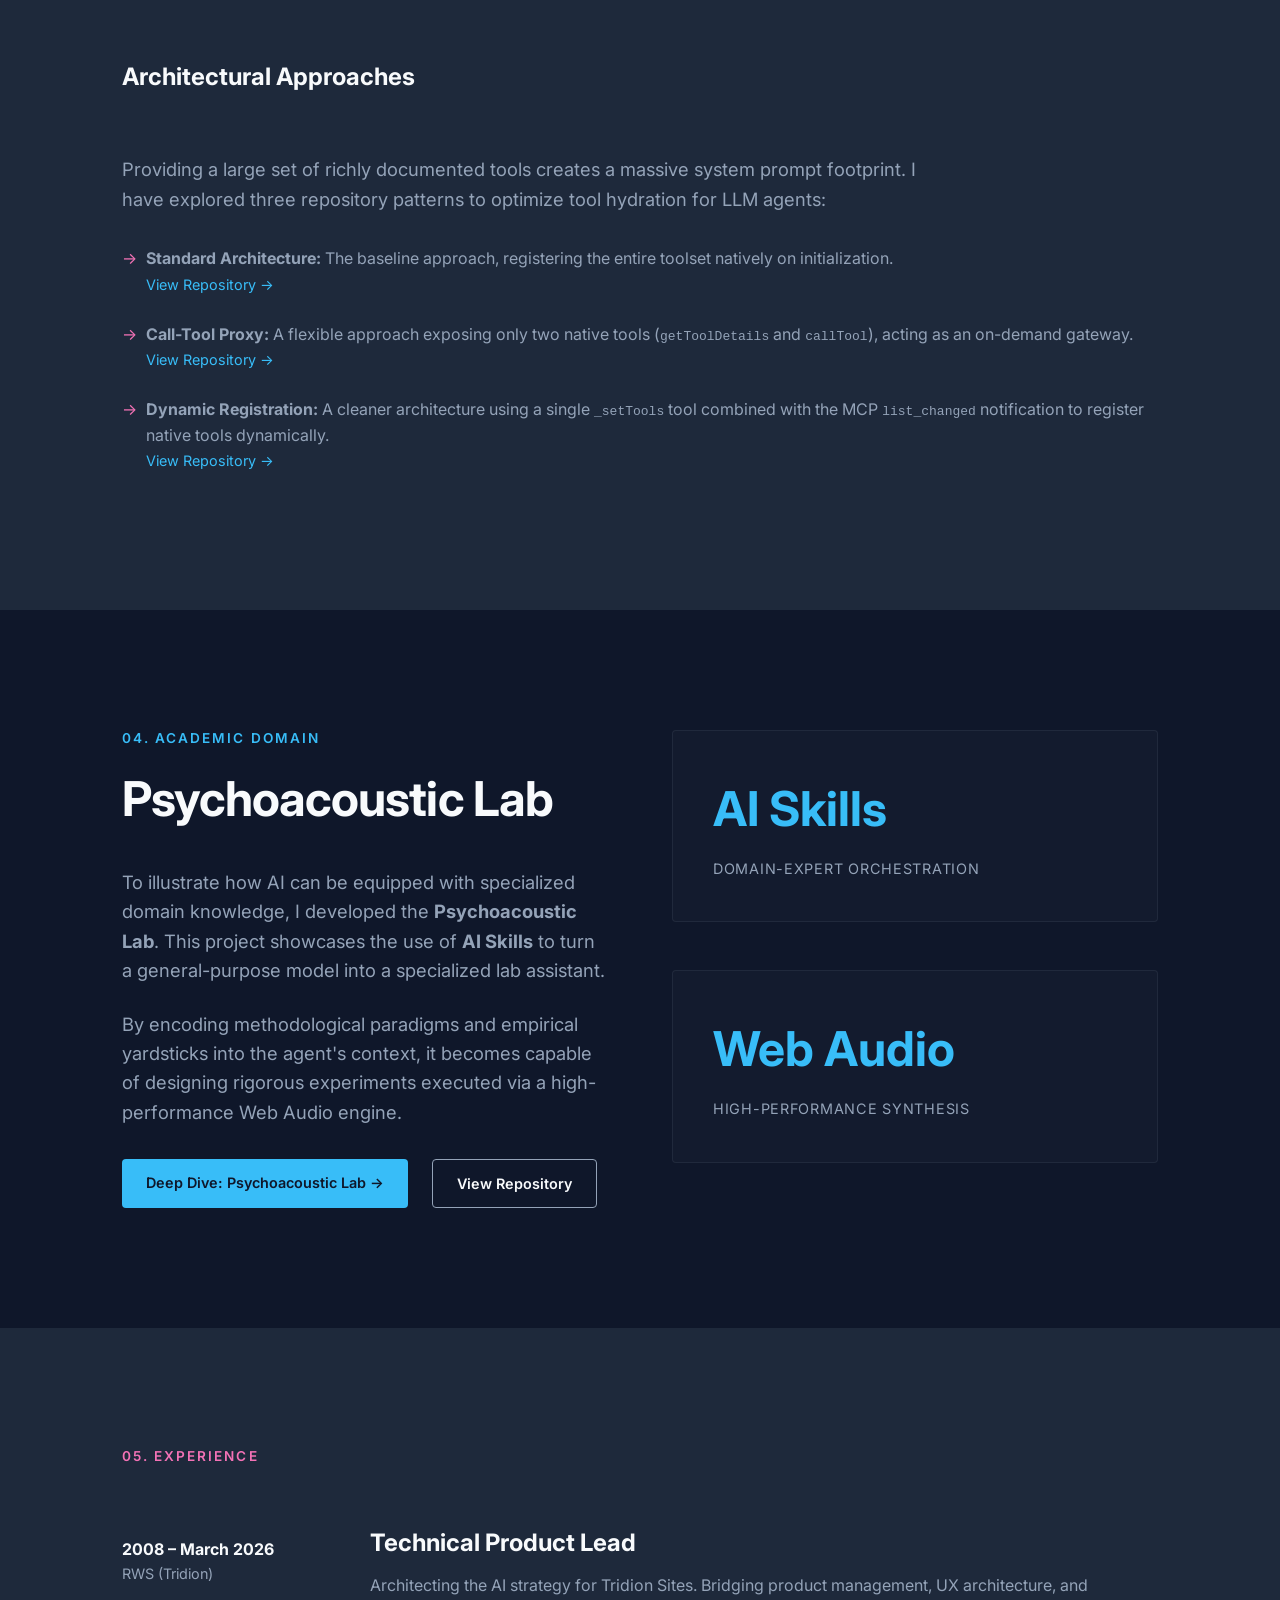
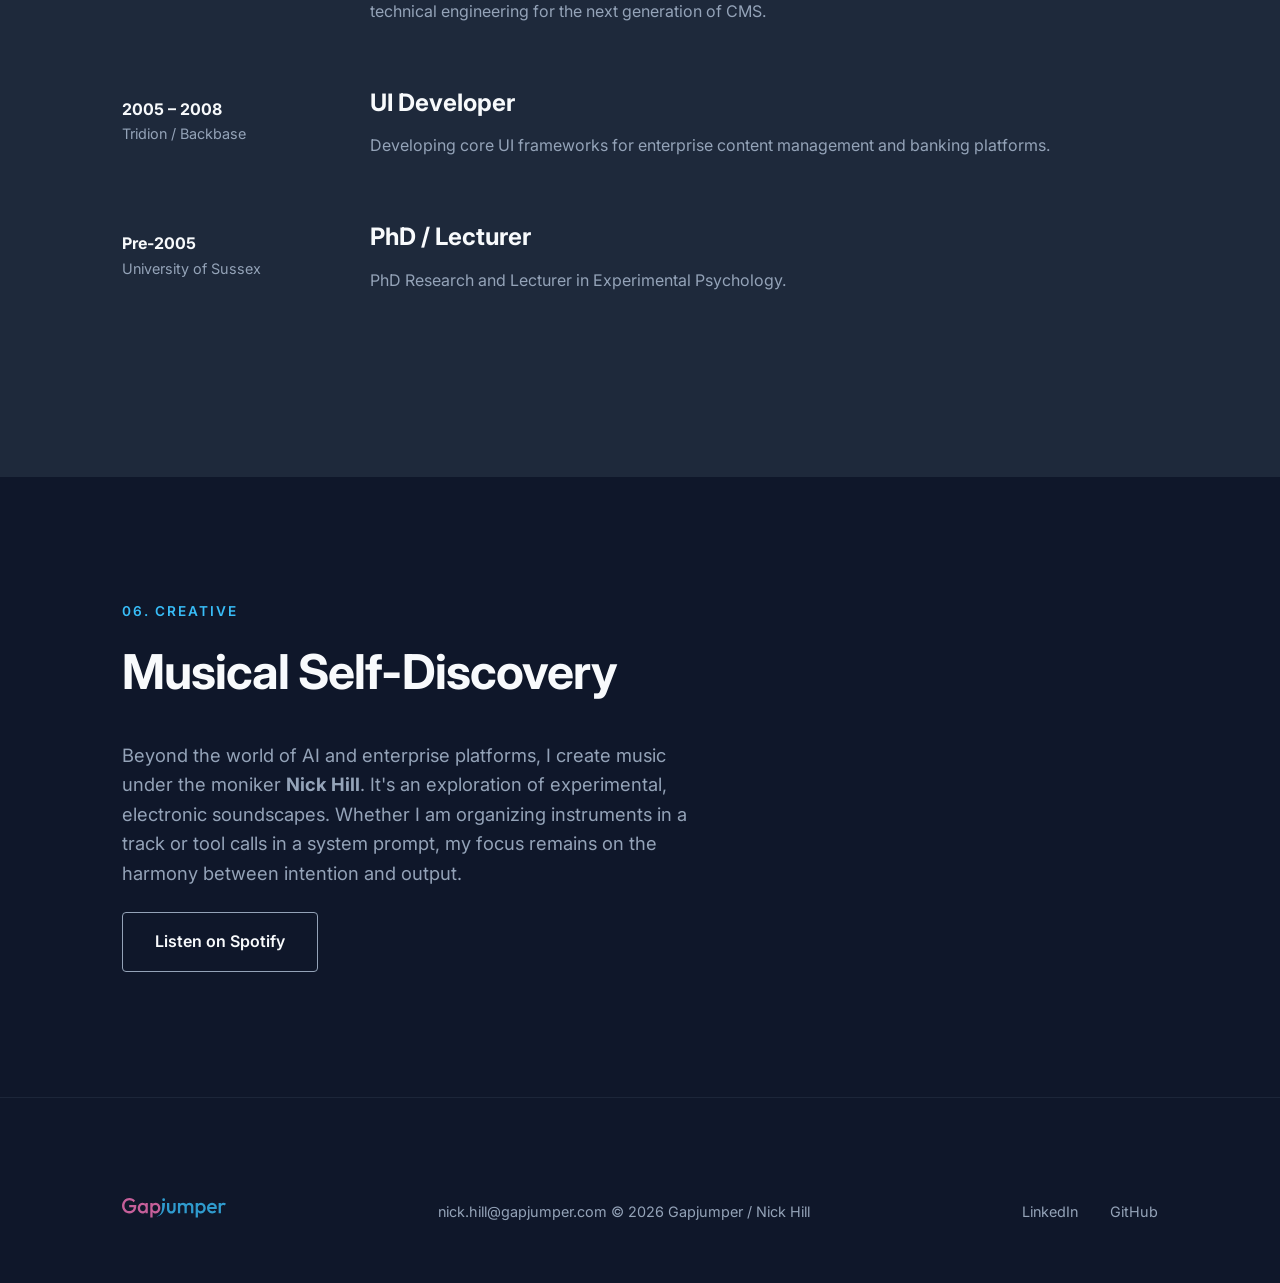
==== commit 5568b83b: "fix: fixed centering bug for SVG labels and updated links" ====
--- a/index.html
+++ b/index.html
@@ -25,11 +25,10 @@
                 <span></span>
             </button>
             <nav class="nav" id="mainNav">
-                <a href="#about" class="nav-link">About</a>
+                <a href="#" class="nav-link">Overview</a>
                 <a href="enterprise-mcp.html" class="nav-link">Enterprise MCP</a>
                 <a href="agent-experience.html" class="nav-link">Agent Experience</a>
                 <a href="psychoacoustic-lab.html" class="nav-link">Psychoacoustic Lab</a>
-                <a href="#experience" class="nav-link">Experience</a>
                 <a href="Nick Hill - Resume.pdf" class="nav-cta" download>CV</a>
             </nav>
         </div>
@@ -84,14 +83,9 @@
                                 <circle cx="350" cy="150" r="8" fill="#38bdf8" />
                                 <path d="M50 150C125 75 275 75 350 150" stroke="#38bdf8" stroke-width="2"
                                     stroke-dasharray="4 4" />
-                                <text x="50" y="190" fill="#94a3b8" class="visual-label" style="text-anchor: middle;">
-                                    <tspan x="50" dy="0" style="text-anchor: middle;">Human</tspan>
-                                    <tspan x="50" dy="1.2em" style="text-anchor: middle;">Intention</tspan>
-                                </text>
-                                <text x="350" y="190" fill="#94a3b8" class="visual-label" style="text-anchor: middle;">
-                                    <tspan x="350" dy="0" style="text-anchor: middle;">Agentic</tspan>
-                                    <tspan x="350" dy="1.2em" style="text-anchor: middle;">Action</tspan>
-                                </text>
+                                <!-- Keep <text> and <tspan> on a single line to prevent whitespace-induced alignment offsets -->
+                                <text x="50" y="190" fill="#94a3b8" class="visual-label" text-anchor="middle"><tspan x="50" dy="0">Human</tspan><tspan x="50" dy="1.2em">Intention</tspan></text>
+                                <text x="350" y="190" fill="#94a3b8" class="visual-label" text-anchor="middle"><tspan x="350" dy="0">Agentic</tspan><tspan x="350" dy="1.2em">Action</tspan></text>
                             </svg>
                         </div>
                     </div>
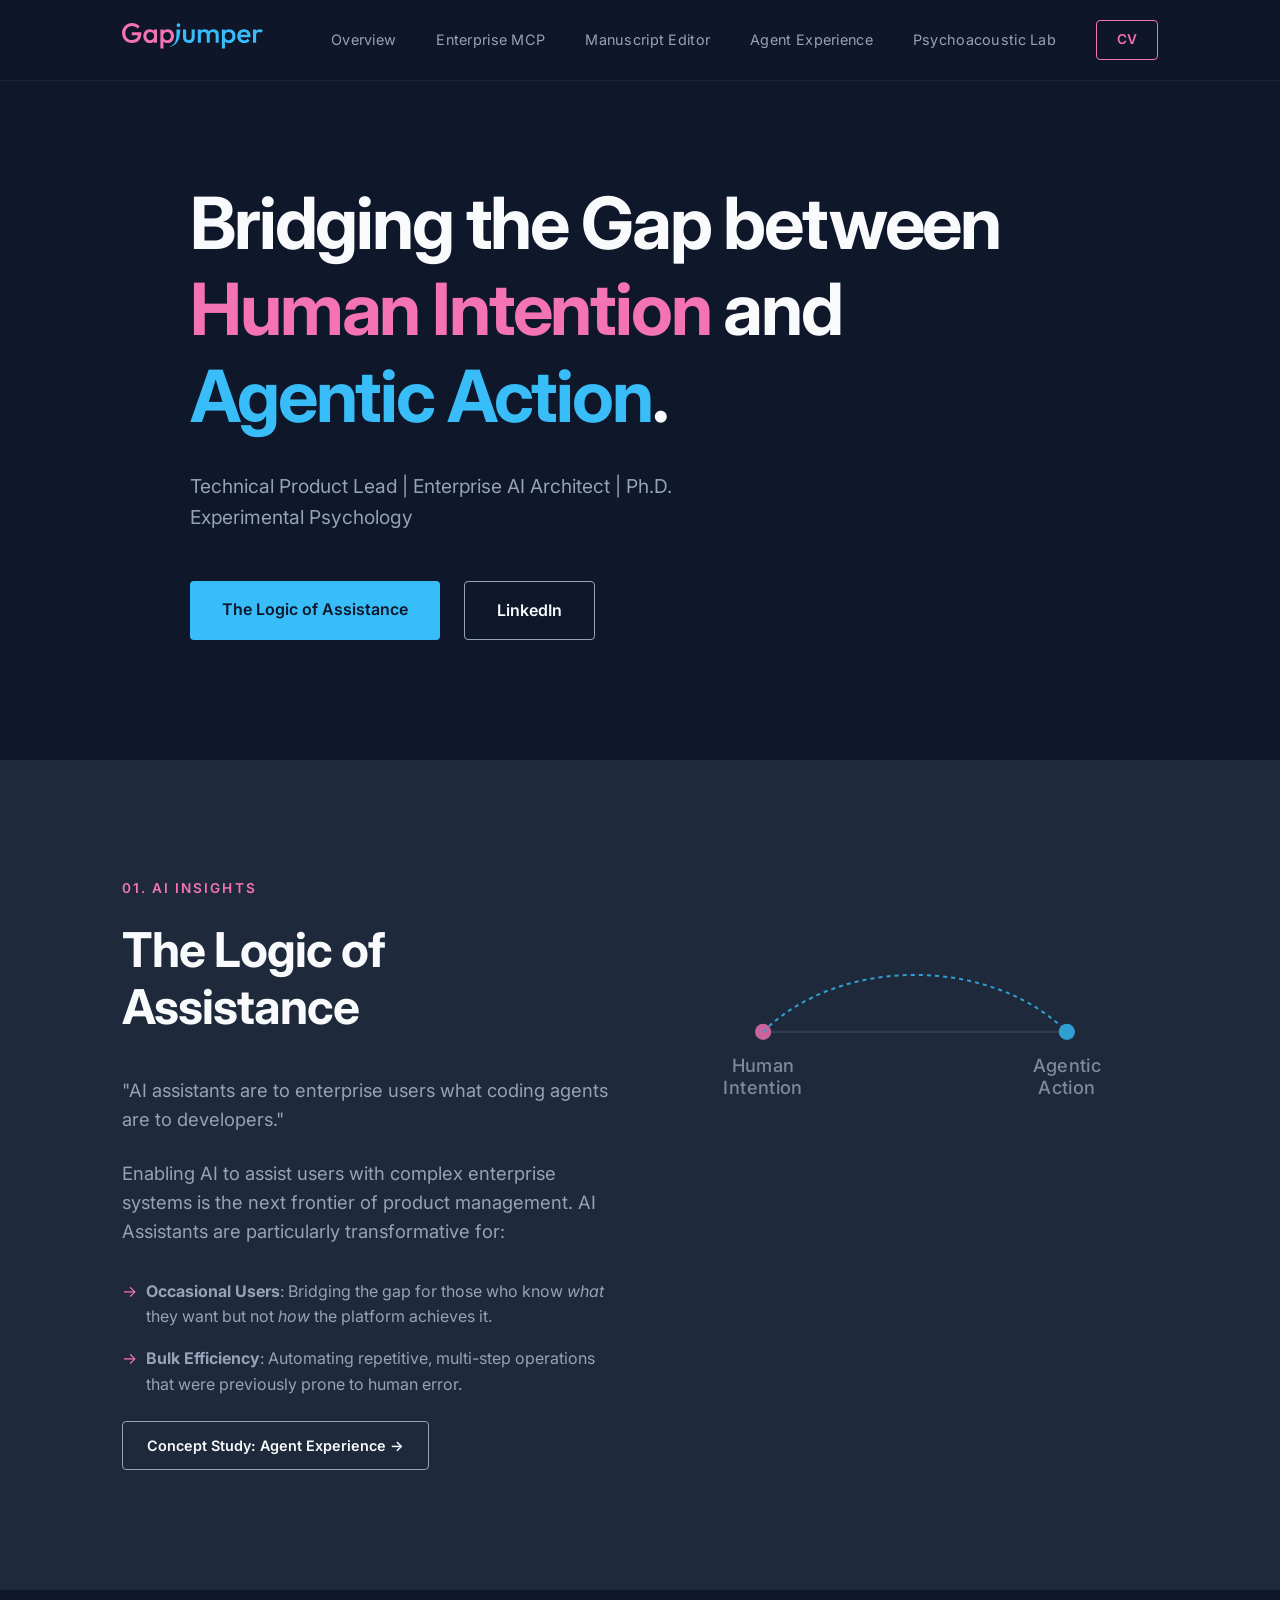
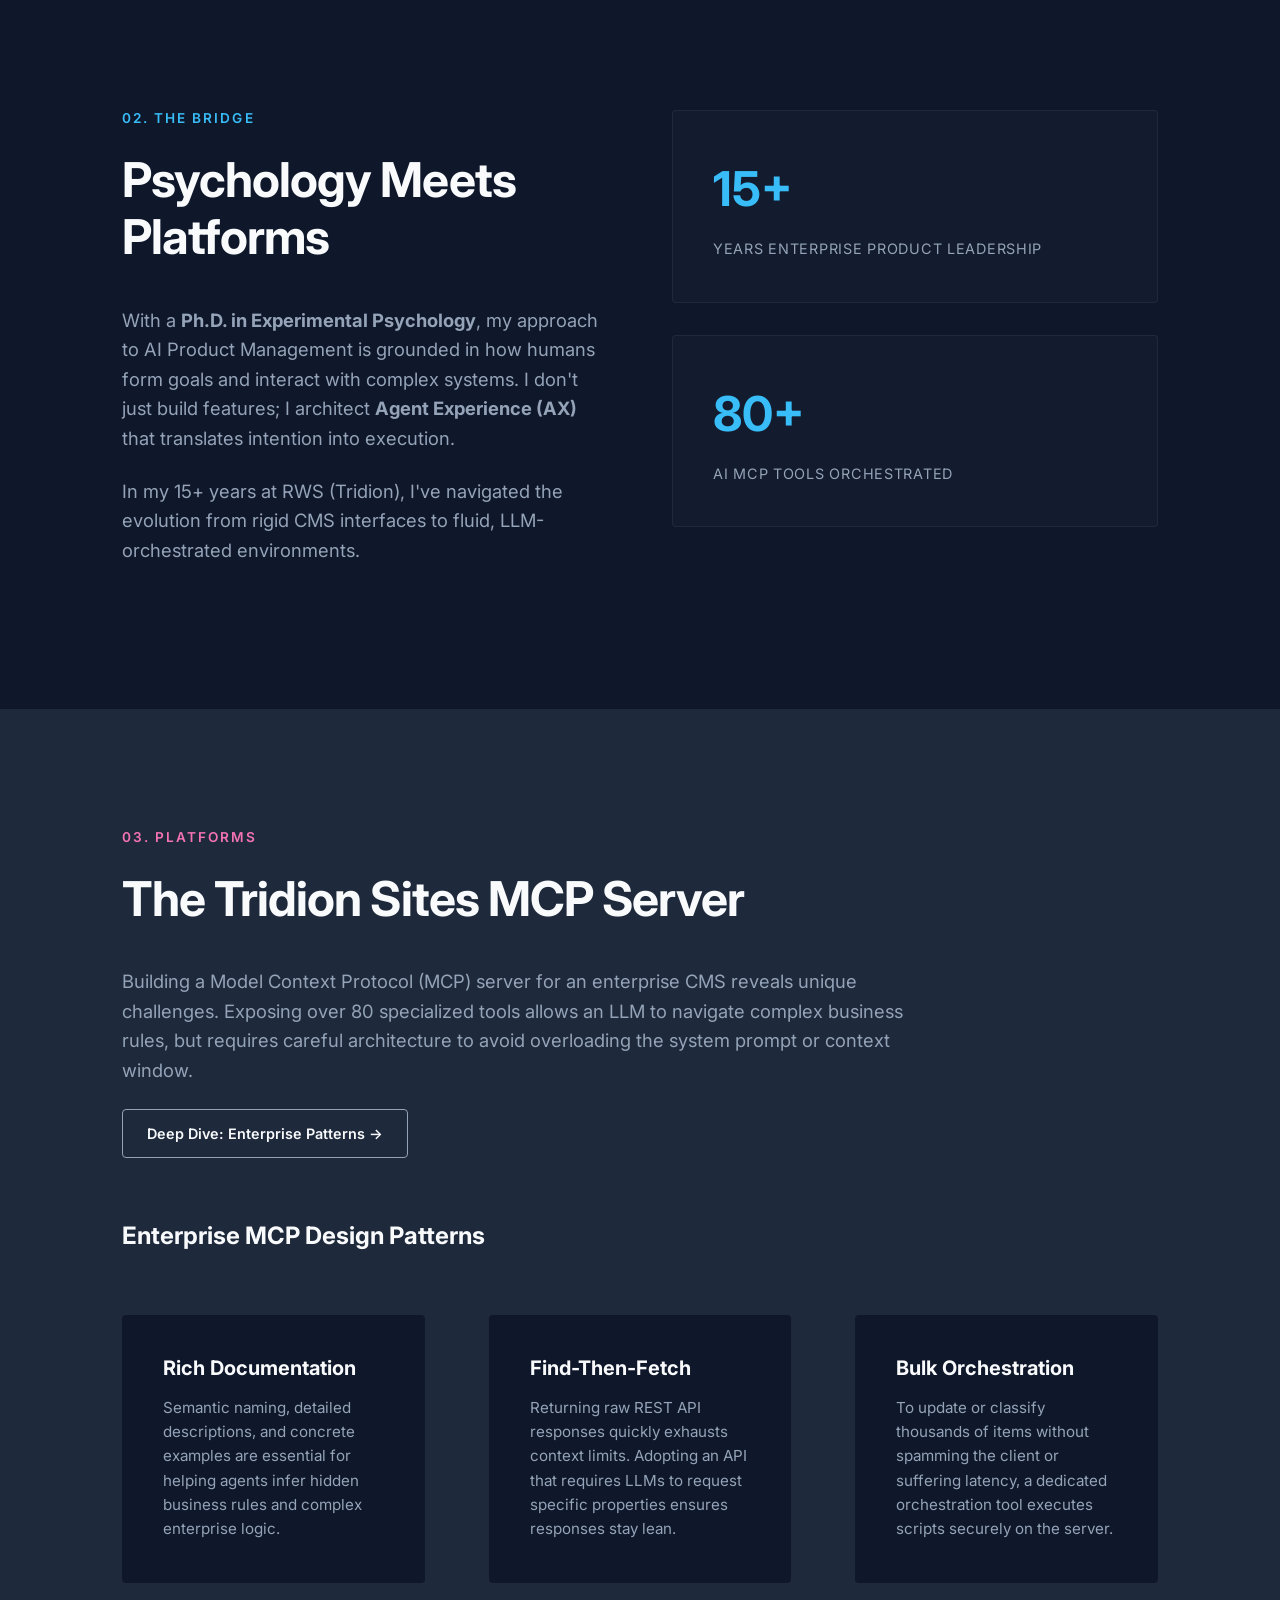
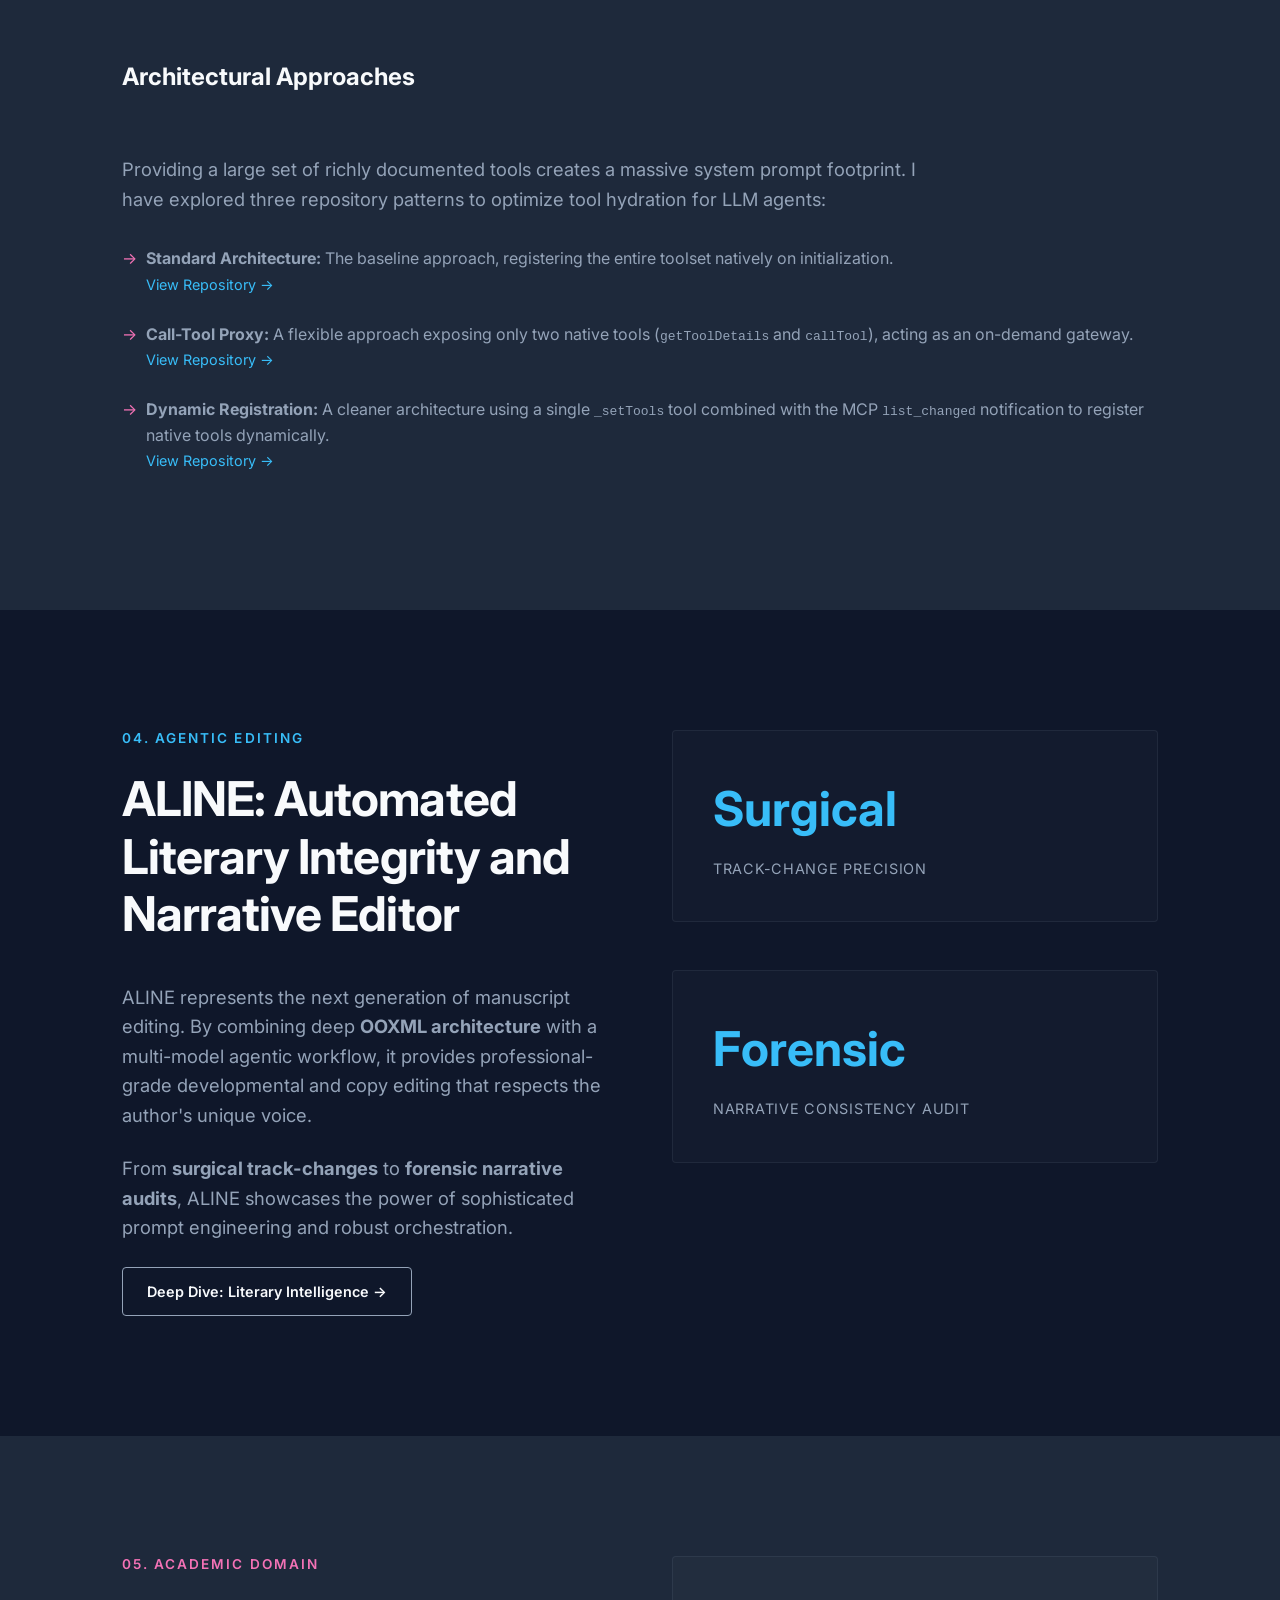
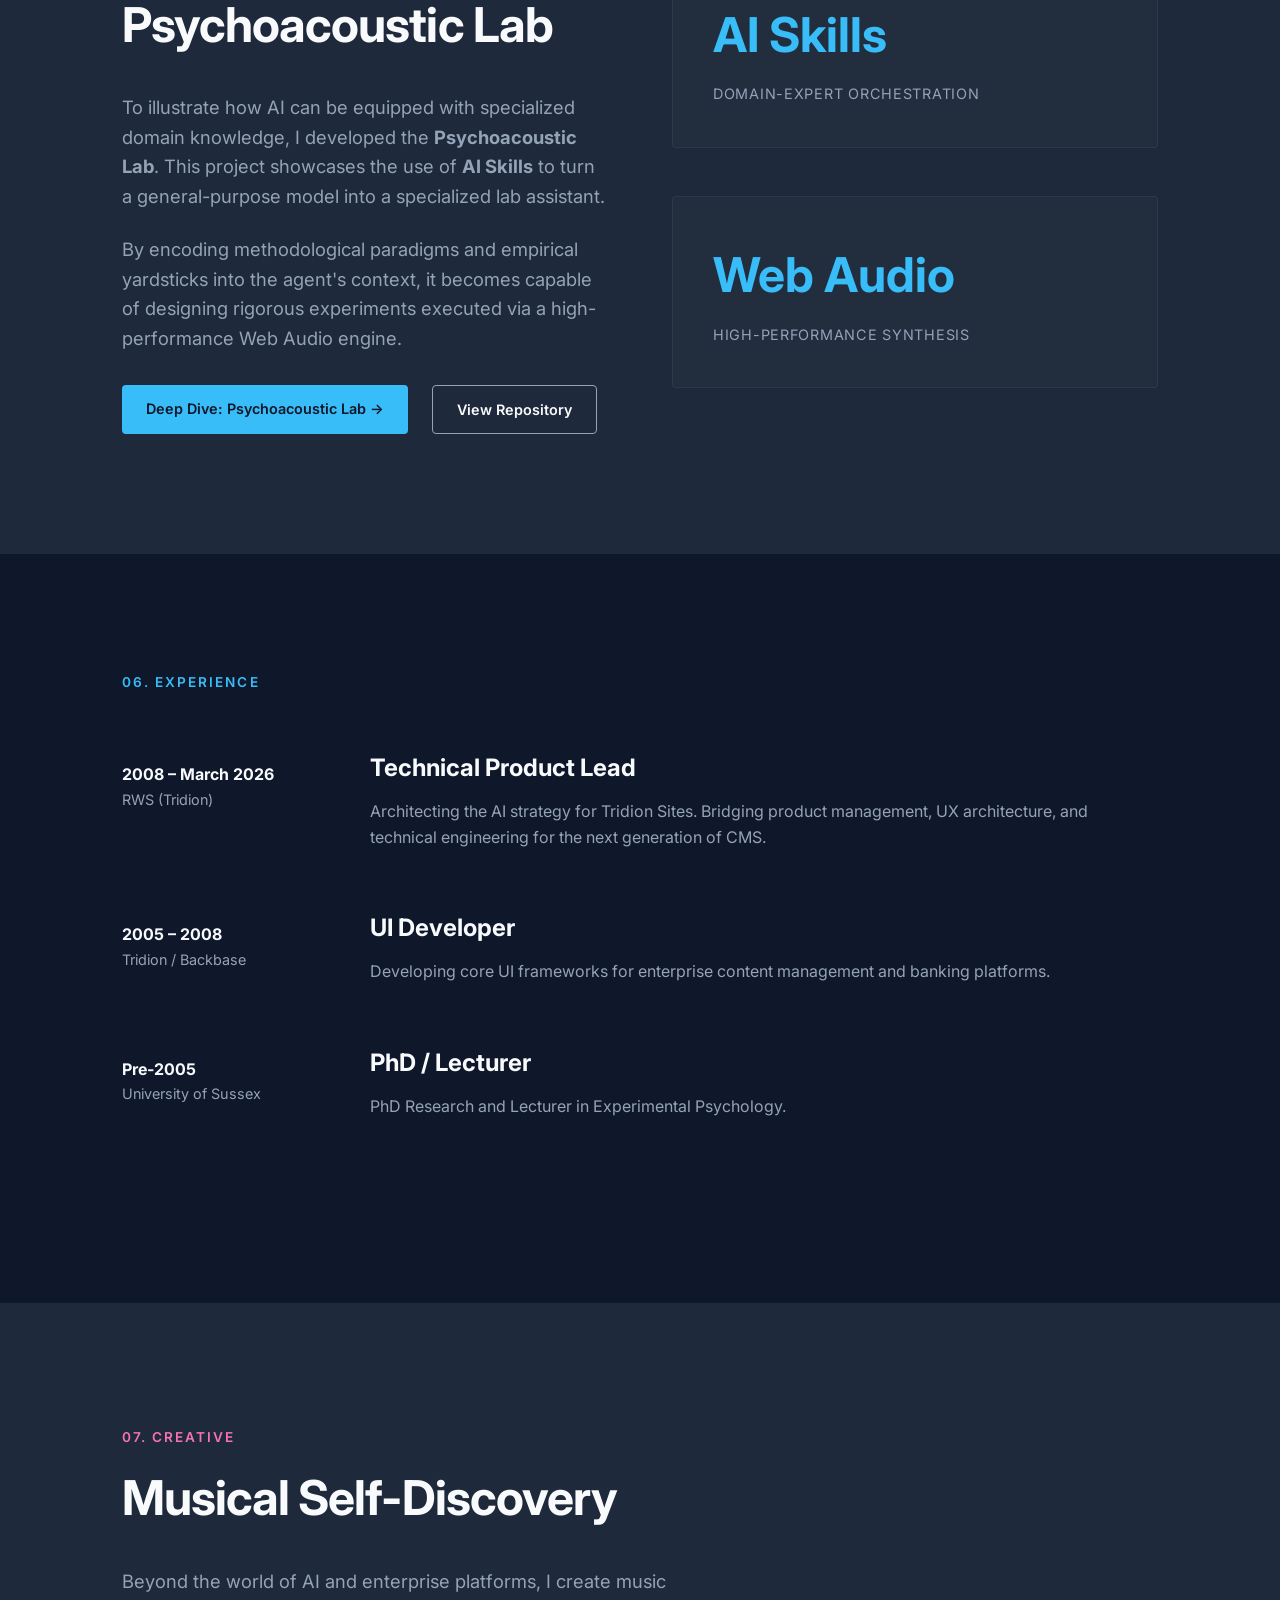
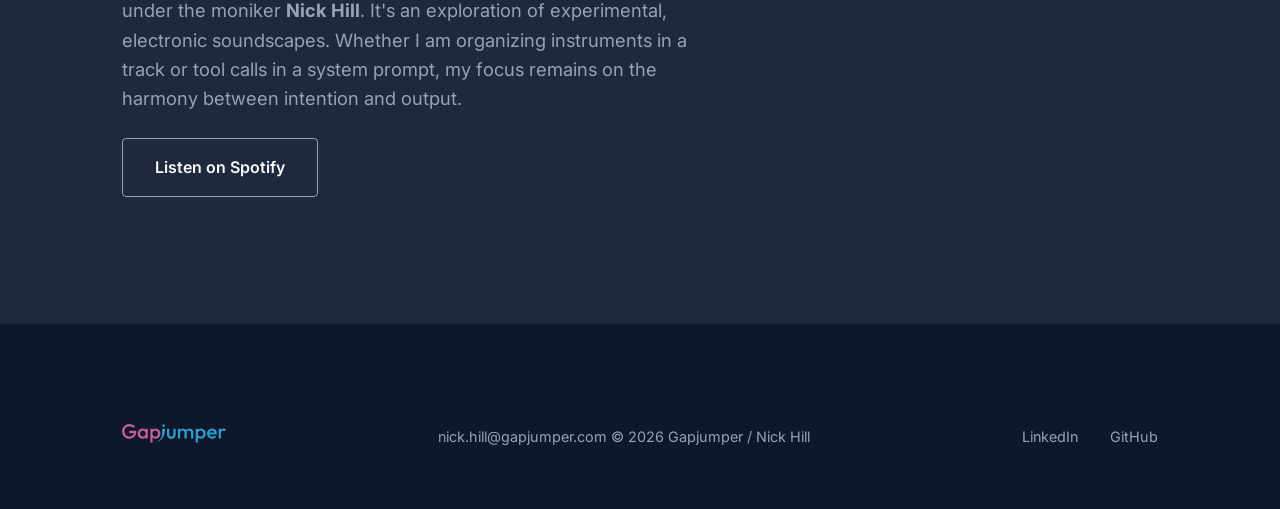
==== commit 7530d160: "feat: added ALINE page" ====
--- a/index.html
+++ b/index.html
@@ -27,6 +27,7 @@
             <nav class="nav" id="mainNav">
                 <a href="#" class="nav-link">Overview</a>
                 <a href="enterprise-mcp.html" class="nav-link">Enterprise MCP</a>
+                <a href="aline-manuscript-editor.html" class="nav-link">Manuscript Editor</a>
                 <a href="agent-experience.html" class="nav-link">Agent Experience</a>
                 <a href="psychoacoustic-lab.html" class="nav-link">Psychoacoustic Lab</a>
                 <a href="Nick Hill - Resume.pdf" class="nav-cta" download>CV</a>
@@ -193,11 +194,45 @@
             </div>
         </section>
 
-        <section id="academic" class="section">
+        <section id="aline" class="section">
             <div class="container">
                 <div class="grid col-2 reverse">
                     <div class="section-content">
-                        <h2 class="section-tag text-blue">04. Academic Domain</h2>
+                        <h2 class="section-tag text-blue">04. Agentic Editing</h2>
+                        <h3 class="section-title">ALINE: Automated Literary Integrity and Narrative Editor</h3>
+                        <p class="section-text">
+                            ALINE represents the next generation of manuscript editing. By combining deep 
+                            <strong>OOXML architecture</strong> with a multi-model agentic workflow, it provides 
+                            professional-grade developmental and copy editing that respects the author's unique voice.
+                        </p>
+                        <p class="section-text">
+                            From <strong>surgical track-changes</strong> to <strong>forensic narrative audits</strong>, 
+                            ALINE showcases the power of sophisticated prompt engineering and robust orchestration.
+                        </p>
+                        <div class="m-t-2" style="margin-top: 1.5rem;">
+                            <a href="aline-manuscript-editor.html" class="btn btn-outline"
+                                style="padding: 0.75rem 1.5rem; font-size: 0.9rem;">Deep Dive: Literary Intelligence →</a>
+                        </div>
+                    </div>
+                    <div class="section-visual">
+                        <div class="stat-card">
+                            <span class="stat-number">Surgical</span>
+                            <span class="stat-label">Track-Change Precision</span>
+                        </div>
+                        <div class="stat-card" style="margin-top: 1rem;">
+                            <span class="stat-number">Forensic</span>
+                            <span class="stat-label">Narrative Consistency Audit</span>
+                        </div>
+                    </div>
+                </div>
+            </div>
+        </section>
+
+        <section id="academic" class="section bg-midnight-soft">
+            <div class="container">
+                <div class="grid col-2">
+                    <div class="section-content">
+                        <h2 class="section-tag text-pink">05. Academic Domain</h2>
                         <h3 class="section-title">Psychoacoustic Lab</h3>
                         <p class="section-text">
                             To illustrate how AI can be equipped with specialized domain knowledge, I developed the
@@ -232,9 +267,9 @@
             </div>
         </section>
 
-        <section id="experience" class="section bg-midnight-soft">
-            <div class="container">
-                <h2 class="section-tag text-pink">05. Experience</h2>
+        <section id="experience" class="section">
+            <div class="container">
+                <h2 class="section-tag text-blue">06. Experience</h2>
                 <div class="timeline">
                     <div class="timeline-item">
                         <div class="timeline-meta">
@@ -272,10 +307,10 @@
             </div>
         </section>
 
-        <section id="creative" class="section">
+        <section id="creative" class="section bg-midnight-soft">
             <div class="container creative-inner">
                 <div class="section-content">
-                    <h2 class="section-tag text-blue">06. Creative</h2>
+                    <h2 class="section-tag text-pink">07. Creative</h2>
                     <h3 class="section-title">Musical Self-Discovery</h3>
                     <p class="section-text">
                         Beyond the world of AI and enterprise platforms, I create music under the moniker <strong>Nick
--- a/styles.css
+++ b/styles.css
@@ -10,6 +10,32 @@
     --transition: all 0.3s cubic-bezier(0.4, 0, 0.2, 1);
 }
 
+/* Custom Scrollbars */
+::-webkit-scrollbar {
+    width: 10px;
+    height: 10px;
+}
+
+::-webkit-scrollbar-track {
+    background: transparent;
+}
+
+::-webkit-scrollbar-thumb {
+    background: rgba(148, 163, 184, 0.1);
+    border-radius: 20px;
+    border: 3px solid var(--bg-midnight);
+}
+
+::-webkit-scrollbar-thumb:hover {
+    background: rgba(148, 163, 184, 0.3);
+}
+
+/* For Firefox */
+* {
+    scrollbar-width: thin;
+    scrollbar-color: rgba(148, 163, 184, 0.2) transparent;
+}
+
 * {
     margin: 0;
     padding: 0;
@@ -262,8 +288,8 @@
 /* Content Cards */
 .card {
     padding: 2.5rem;
-    border: 1px solid var(--border-color);
-    background: var(--bg-midnight);
+    border: 1px solid transparent;
+    background: var(--bg-midnight-soft);
     transition: var(--transition);
     border-radius: 4px;
     height: 100%;
@@ -274,6 +300,10 @@
 .card:hover {
     border-color: var(--accent-blue);
     transform: translateY(-5px);
+}
+
+.bg-midnight-soft .card {
+    background: var(--bg-midnight);
 }
 
 .card-title {
@@ -456,21 +486,23 @@
     background: #0b1120;
     padding: 1.5rem;
     border: 1px solid var(--border-color);
-    border-radius: 4px;
+    border-radius: 8px;
     margin: 2rem 0;
-    overflow-x: auto;
+    overflow: auto;
+    max-height: 600px;
 }
 
 .code-block pre {
     margin: 0;
-    font-family: 'Courier New', Courier, monospace;
-    font-size: 0.9rem;
-    color: var(--text-secondary);
+    font-family: 'Consolas', 'Monaco', 'Courier New', monospace;
+    font-size: 0.85rem;
+    line-height: 1.6;
+    color: #f8fafc;
 }
 
 .pattern-card {
     background: var(--bg-midnight-soft);
-    border: 1px solid var(--border-color);
+    border: 1px solid transparent;
     padding: 2rem;
     border-radius: 8px;
     margin: 2rem 0;
@@ -638,4 +670,58 @@
     .visual-label {
         font-size: 20px; /* Adjusted to balance legibility and space with two-line layout */
     }
+
+    .code-block {
+        max-height: 400px;
+        padding: 1rem;
+        margin: 1.5rem 0;
+    }
+
+    .code-block pre {
+        font-size: 0.75rem;
+    }
+}
+
+/* Image Zoom Functionality */
+.zoomable {
+    cursor: zoom-in;
+    transition: transform 0.3s ease;
+}
+
+.zoomable:hover {
+    filter: brightness(1.1);
+}
+
+.zoom-overlay {
+    position: fixed;
+    top: 0;
+    left: 0;
+    width: 100%;
+    height: 100%;
+    background: rgba(15, 23, 42, 0.95);
+    z-index: 2000;
+    display: none;
+    justify-content: center;
+    align-items: center;
+    cursor: zoom-out;
+    padding: 2rem;
+    backdrop-filter: blur(8px);
+}
+
+.zoom-overlay.active {
+    display: flex;
+}
+
+.zoom-overlay img {
+    max-width: 95%;
+    max-height: 95%;
+    object-fit: contain;
+    border-radius: 8px;
+    box-shadow: 0 25px 50px -12px rgba(0, 0, 0, 0.5);
+    animation: zoomIn 0.3s cubic-bezier(0.4, 0, 0.2, 1);
+}
+
+@keyframes zoomIn {
+    from { opacity: 0; transform: scale(0.9); }
+    to { opacity: 1; transform: scale(1); }
 }
